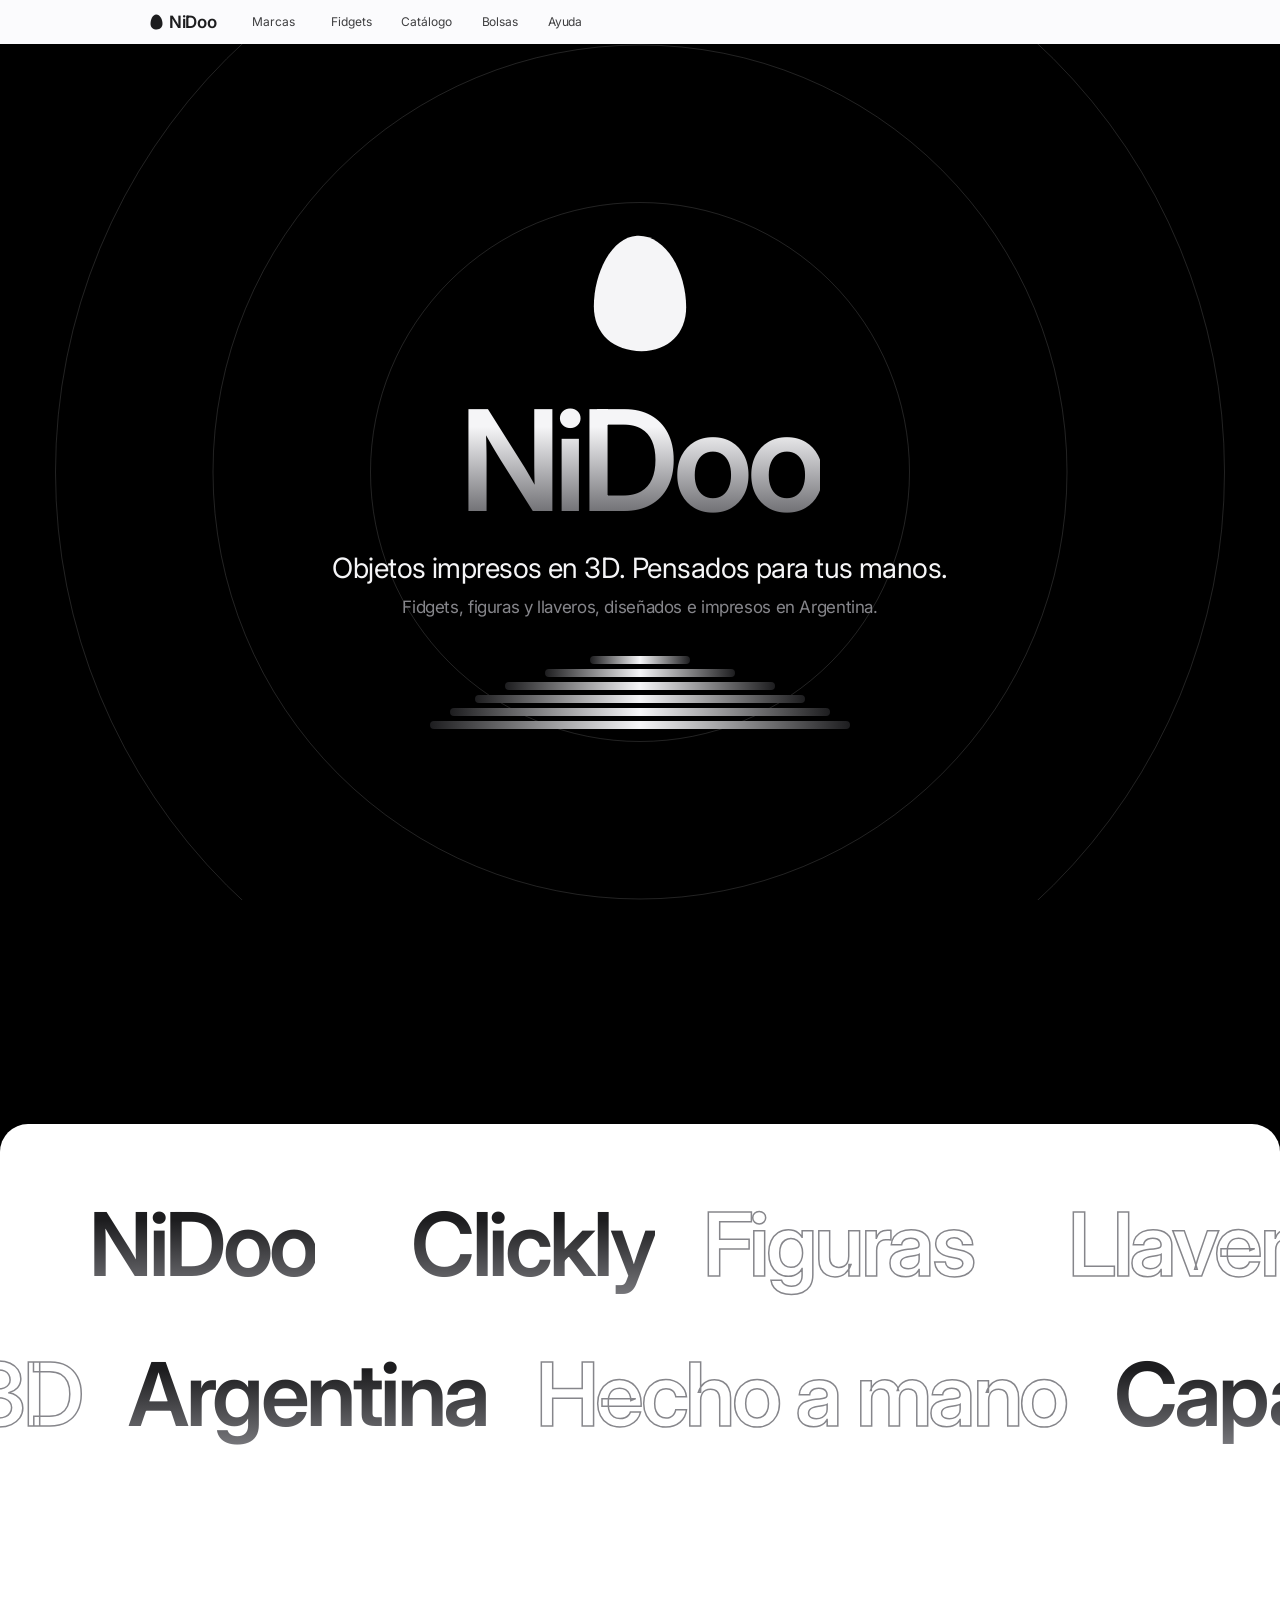
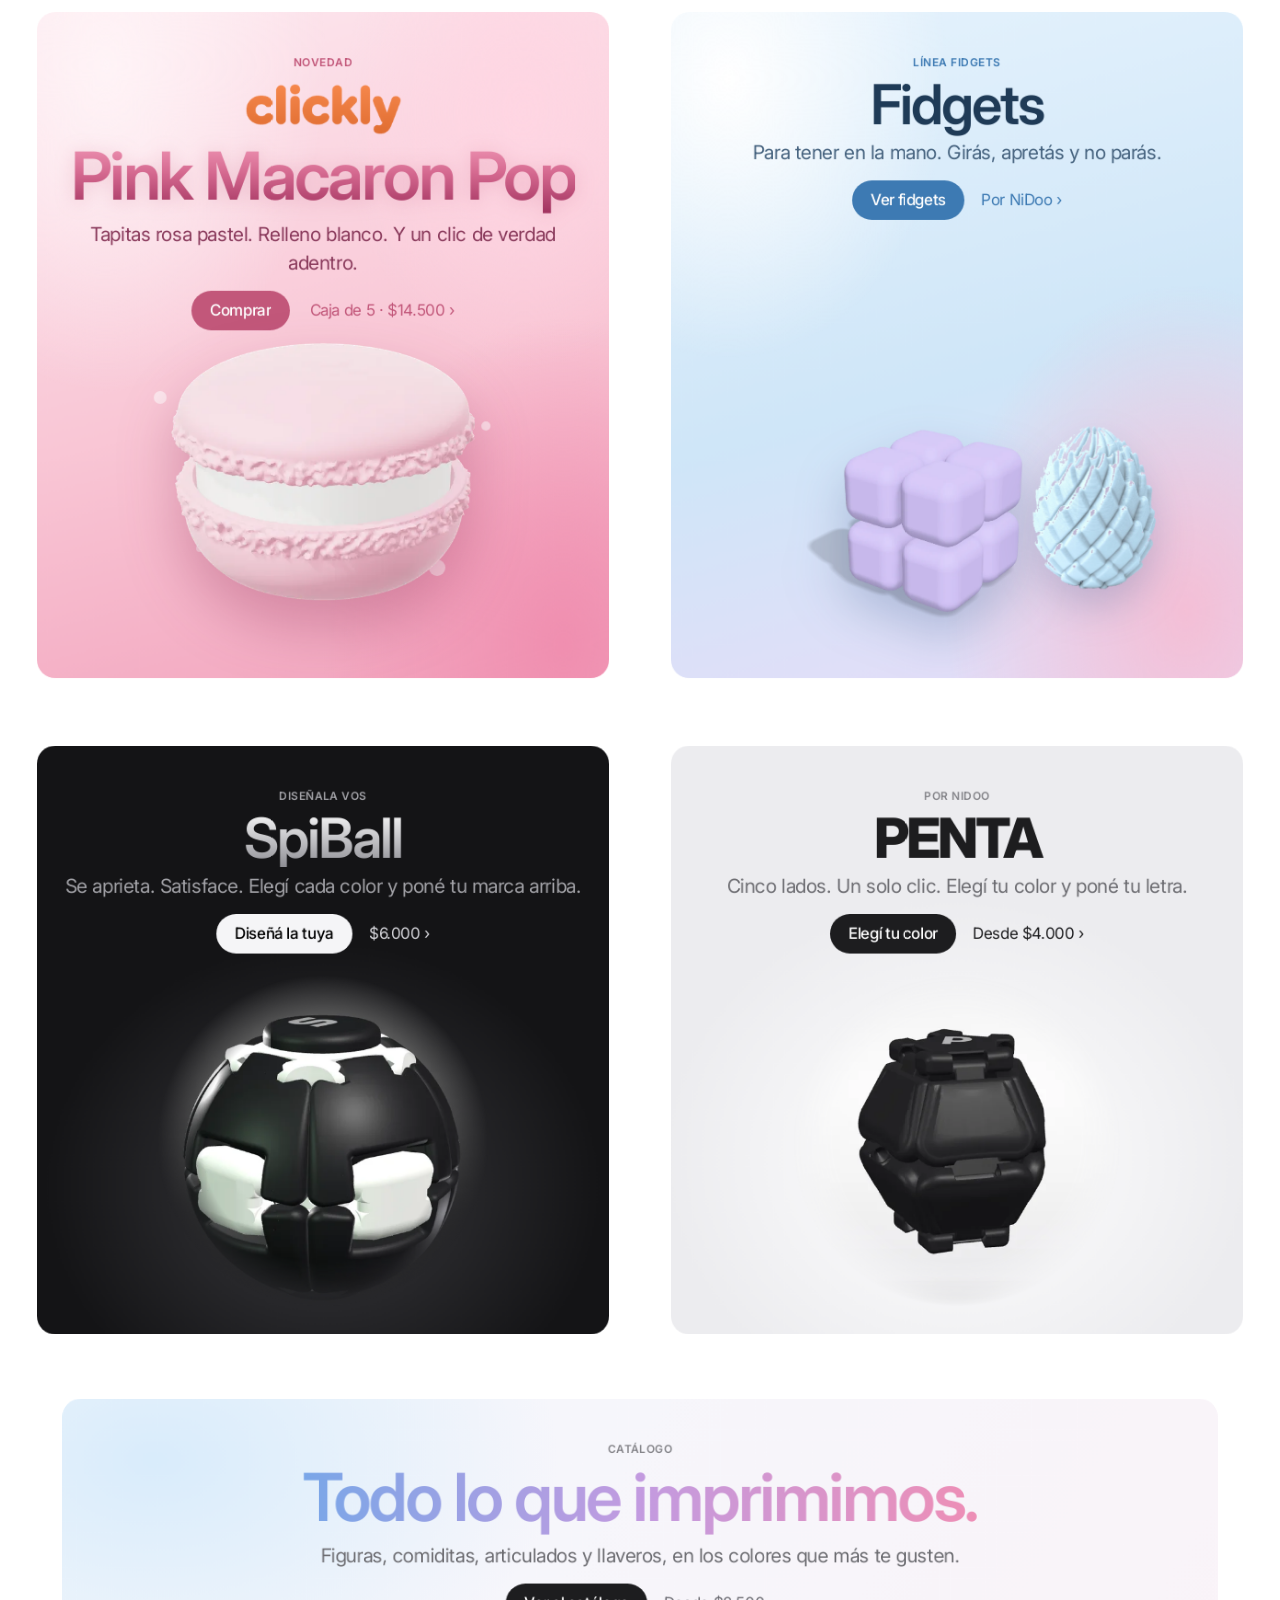
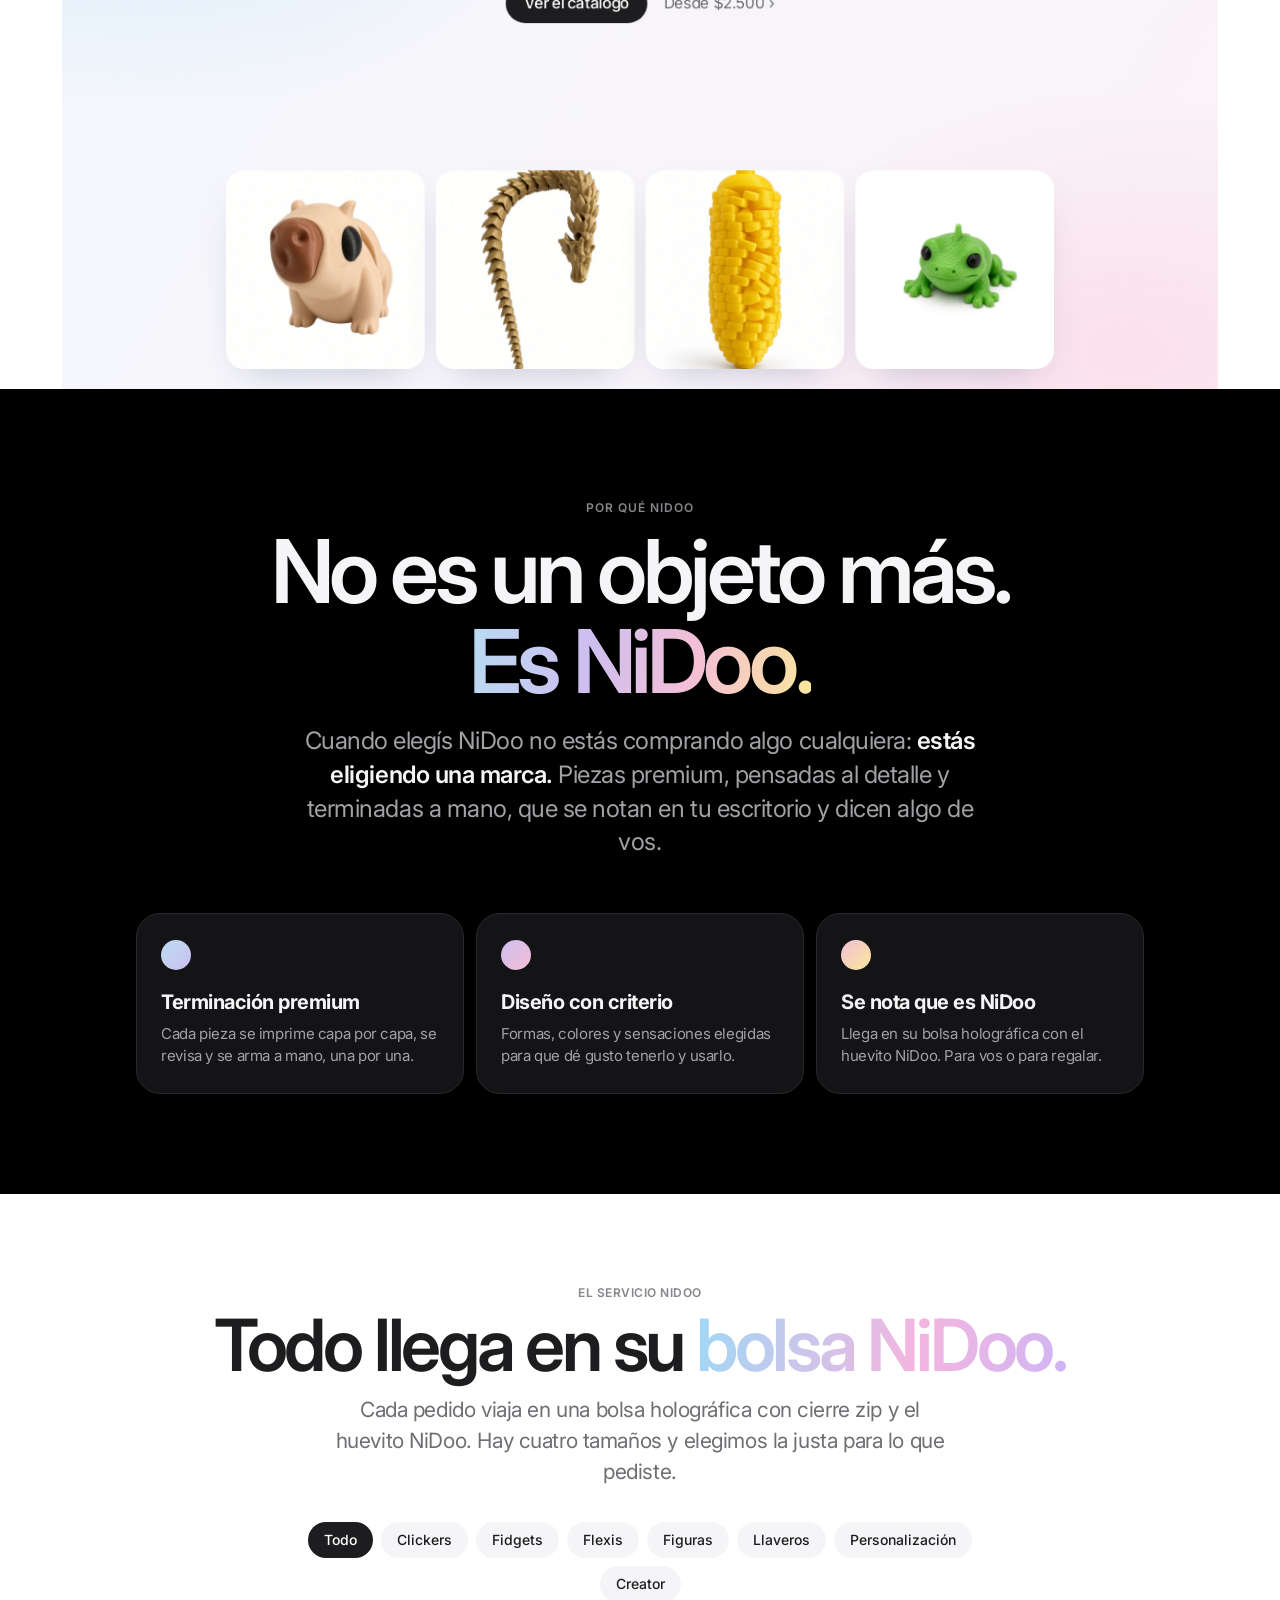
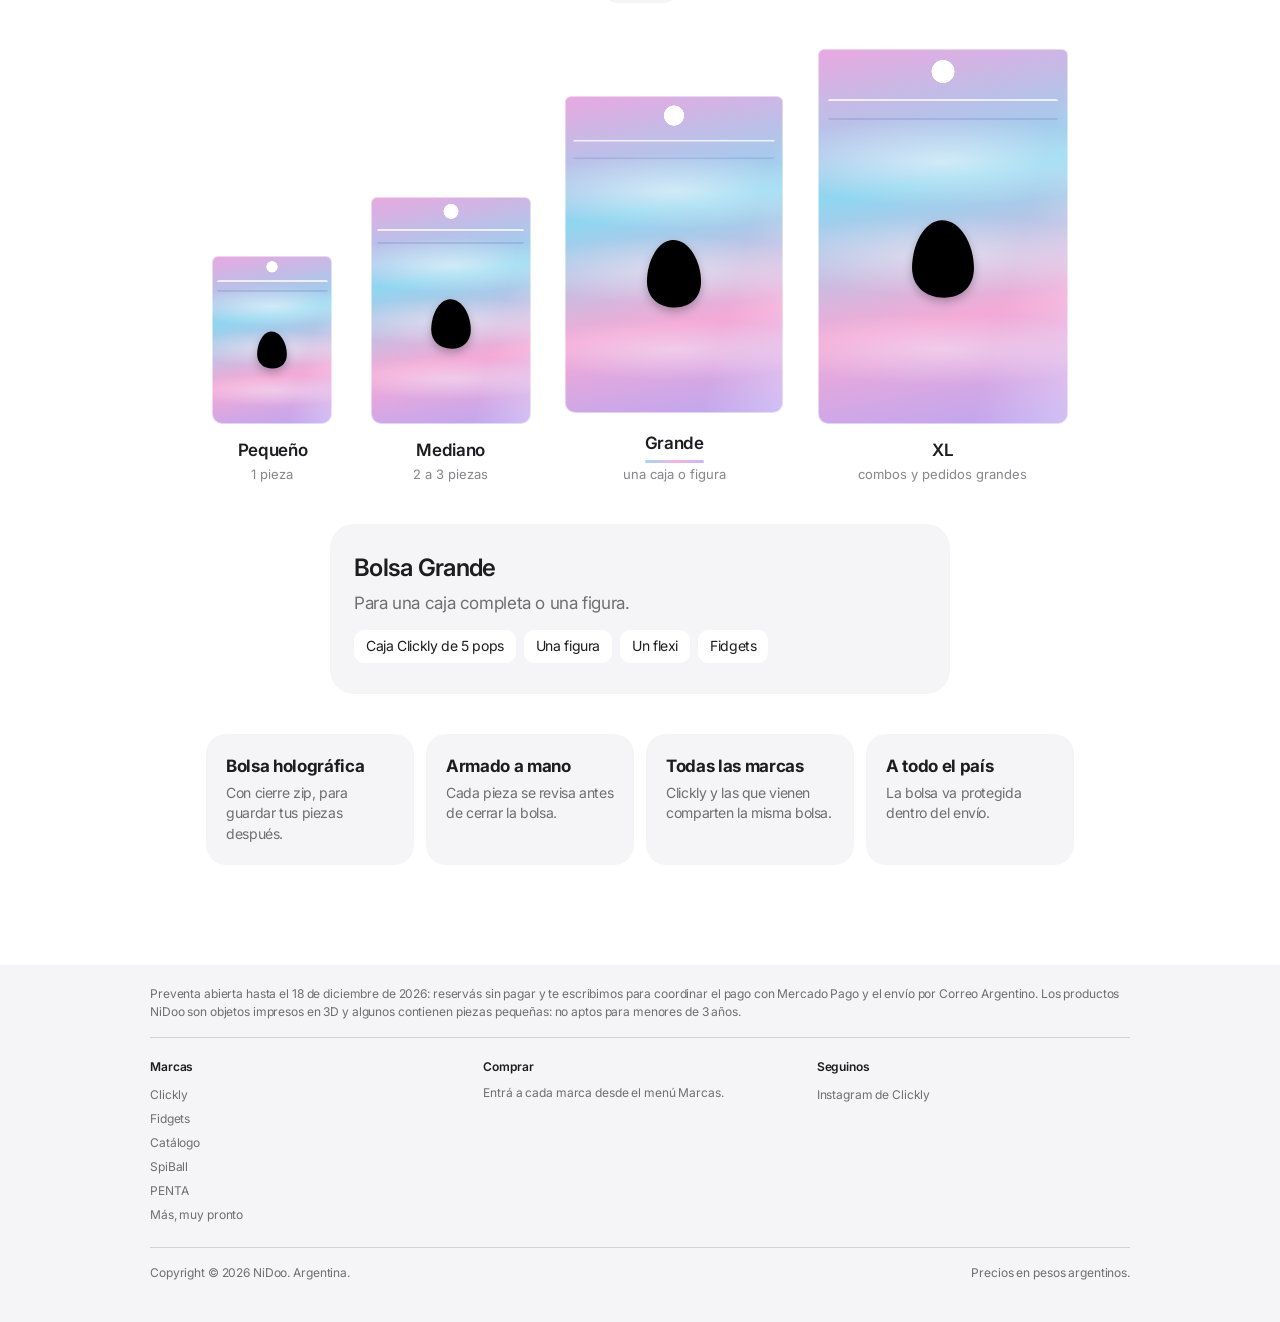
==== index.html @ 0052024e "Inicio: saca la Donut Loop (discontinuada) de la publicidad de Fidgets; ahora Infinity Q y Sensorial" ====
<!doctype html>
<html lang="es-AR">
<head>
<meta charset="utf-8">
<meta name="viewport" content="width=device-width,initial-scale=1,viewport-fit=cover">
<link rel="icon" href="/favicon.svg" type="image/svg+xml">
<link rel="icon" href="/favicon.ico" sizes="32x32">
<link rel="apple-touch-icon" href="/apple-touch-icon.png">
<title>NiDoo</title>
<meta name="claude:viewport-fit-sides" content="cover">
<meta name="description" content="NiDoo: fidgets, figuras y llaveros impresos en 3D en Argentina. Conocé Clickly y sus pops.">
<link rel="preconnect" href="https://fonts.googleapis.com">
<link rel="preconnect" href="https://fonts.gstatic.com" crossorigin>
<link rel="stylesheet" href="https://fonts.googleapis.com/css2?family=Inter:wght@400;500;600;700&display=swap">
<style>
/* Layout: apple.com home. Translucent global nav, full-width promo units stacked (one product each), then a two-column grid of smaller promos, then footer. */
:root{
  --bg:#ffffff; --bg2:#f5f5f7; --fg:#1d1d1f; --fg2:#6e6e73; --fg3:#86868b; --line:#d2d2d7;
  --cta:#0071e3; --ctafg:#ffffff; --link:#0066cc; --nav:rgba(251,251,253,.8); --navfg:#1d1d1f; --sheet:#ffffff;
  --dark:#000000; --darkfg:#f5f5f7; --darkfg2:#86868b; --darklink:#2997ff;
  --sf:-apple-system,BlinkMacSystemFont,"SF Pro Display","SF Pro Text","Helvetica Neue",Inter,"Segoe UI",Roboto,Arial,sans-serif;
  --ease:cubic-bezier(.2,.8,.2,1);
}
@media (prefers-color-scheme:dark){:root:not([data-theme="light"]){--bg:#000000;--bg2:#161617;--fg:#f5f5f7;--fg2:#a1a1a6;--fg3:#86868b;--line:#424245;--link:#2997ff;--nav:rgba(22,22,23,.8);--navfg:#f5f5f7;--sheet:#1d1d1f;--dark:#101012;color-scheme:dark}}
:root[data-theme="dark"]{--bg:#000000;--bg2:#161617;--fg:#f5f5f7;--fg2:#a1a1a6;--fg3:#86868b;--line:#424245;--link:#2997ff;--nav:rgba(22,22,23,.8);--navfg:#f5f5f7;--sheet:#1d1d1f;--dark:#101012;color-scheme:dark}
*{box-sizing:border-box}
body{background:var(--bg);color:var(--fg);font-family:var(--sf);font-size:17px;line-height:1.47;letter-spacing:-.022em;-webkit-font-smoothing:antialiased}
body::before{content:"";position:fixed;inset:0 0 auto;height:env(safe-area-inset-top,0px);z-index:60;background:var(--nav)}
a{color:var(--link);text-decoration:none}
button{font:inherit;color:inherit;background:none;border:0;cursor:pointer}
:focus-visible{outline:2px solid var(--link);outline-offset:2px;border-radius:6px}
h1,h2,h3,p{margin:0}h2,h3{text-wrap:balance}
.wrap{max-width:1024px;margin:0 auto;padding-left:max(22px,env(safe-area-inset-left,0px));padding-right:max(22px,env(safe-area-inset-right,0px))}

/* nav */
.gn{position:sticky;top:env(safe-area-inset-top,0px);z-index:50;background:var(--nav);backdrop-filter:saturate(180%) blur(20px);-webkit-backdrop-filter:saturate(180%) blur(20px)}
.gn .wrap{height:44px;display:flex;align-items:center;gap:30px;font-size:12px;letter-spacing:-.01em}
.gn a,.gn button{color:var(--navfg);opacity:.85;transition:opacity .2s}
.gn a:hover,.gn button:hover{opacity:1}
.logo{display:flex;align-items:center;gap:6px;font-weight:600;font-size:17px!important;letter-spacing:-.02em;opacity:1!important}
.logo svg{width:13px;height:16px}
.sp{flex:1}
.marcas{position:relative}
.menu{position:absolute;left:-20px;top:32px;min-width:180px;background:var(--sheet);border-radius:14px;padding:10px;box-shadow:0 12px 40px rgba(0,0,0,.18);transform-origin:20px 0;transform:scale(.96);opacity:0;visibility:hidden;transition:transform .25s var(--ease),opacity .2s,visibility 0s .25s}
.marcas.open .menu{transform:none;opacity:1;visibility:visible;transition:transform .25s var(--ease),opacity .2s}
.menu .mh{font-size:12px;color:var(--fg3);padding:6px 10px}
.menu a,.menu span{display:block;padding:8px 10px;border-radius:8px;font-size:14px;font-weight:500;color:var(--fg)!important;opacity:1!important}
.menu a:hover{background:var(--bg2)}
.menu span{color:var(--fg3)!important;font-size:12px}

/* ---------- escenas ---------- */
.b{display:inline-flex;align-items:center;min-height:36px;padding:0 20px;border-radius:980px;font-size:17px;letter-spacing:-.02em;background:var(--cta);color:#fff;border:1px solid var(--cta);transition:transform .12s ease-out,background .2s}
.b:hover{background:#0077ed}.b.o{background:transparent;color:#2997ff;border-color:#2997ff}.b.o:hover{background:#2997ff;color:#fff}
.b:active,.b.press{transform:scale(.97)}
.ctas{display:flex;gap:14px;justify-content:center;flex-wrap:wrap;margin-top:20px}
.eyebrow{font-size:14px;font-weight:600;letter-spacing:-.01em}

/* 1 · NiDoo: hero fijo que queda debajo mientras la escena siguiente lo tapa */
.hero{position:relative;height:150vh;background:#000}
.hero .st{position:sticky;top:44px;height:calc(100vh - 44px);display:flex;flex-direction:column;align-items:center;justify-content:center;text-align:center;color:#f5f5f7;overflow:hidden;will-change:transform}
.hero .egg{width:clamp(70px,9vw,100px);aspect-ratio:26/32;color:#f5f5f7;animation:drop 1.1s cubic-bezier(.3,1.4,.5,1) both}
.hero .egg svg{width:100%;height:100%}
@keyframes drop{0%{transform:translateY(-60vh) rotate(-30deg)}60%{transform:translateY(0) scale(1.08,.9)}80%{transform:scale(.97,1.03)}100%{transform:none}}
.hero h1{font-size:clamp(64px,12vw,140px);font-weight:600;letter-spacing:-.045em;line-height:1;margin-top:18px}
.hero h1 span{display:inline-block;animation:up .9s var(--ease) both}
@keyframes up{from{transform:translateY(40%);filter:blur(8px)}to{transform:none;filter:none}}
.hero .sub{font-size:clamp(20px,2.6vw,28px);letter-spacing:-.02em;margin-top:10px;animation:up 1s .35s var(--ease) both}
.hero .sub2{color:#86868b;margin-top:6px;animation:up 1s .5s var(--ease) both}
.hero .ctas{animation:up 1s .65s var(--ease) both}
.hero .ring{position:absolute;left:50%;top:50%;border:1px solid rgba(245,245,247,.14);border-radius:50%;translate:-50% -50%;pointer-events:none}
.plate{display:flex;flex-direction:column-reverse;align-items:center;gap:5px;margin-top:36px}
.plate i{display:block;height:8px;border-radius:4px;background:linear-gradient(90deg,#1d1d1f,#f5f5f7 50%,#1d1d1f);animation:lay .5s var(--ease) both}
@keyframes lay{from{transform:scaleX(0)}to{transform:none}}
.hero .shade{position:absolute;inset:0;background:#000;opacity:0;pointer-events:none}

/* 3 · cinta de marcas */
.strip{position:relative;z-index:3;background:var(--bg);overflow:hidden;padding-block:56px 40px;margin-top:-30vh;border-radius:28px 28px 0 0;box-shadow:0 -30px 60px rgba(0,0,0,.35)}
.strip .row{display:flex;gap:48px;white-space:nowrap;font-size:clamp(40px,7vw,88px);font-weight:600;letter-spacing:-.04em;will-change:transform}
.strip .row span{color:var(--fg)}.strip .row{padding-bottom:.08em}.strip .row span.dim{color:transparent;-webkit-text-stroke:1.5px var(--fg3)}
.strip .row.r2{margin-top:8px}
.strip .row .egg{display:inline-block;width:.5em;aspect-ratio:26/32;vertical-align:baseline;color:var(--fg)}
.strip .row .egg svg{width:100%;height:100%}

/* 4 · grilla con aparición y tilt */
.grid{position:relative;z-index:3;background:var(--bg);display:grid;grid-template-columns:repeat(2,minmax(0,1fr));gap:12px;padding:12px}
@media (max-width:734px){.grid{grid-template-columns:1fr}}
.tile{position:relative;overflow:hidden;text-align:center;background:var(--bg2);color:var(--fg);padding:46px 24px;min-height:clamp(400px,42vw,520px);display:flex;flex-direction:column;align-items:center;border-radius:20px;transform-style:preserve-3d;will-change:transform;transition:box-shadow .3s}
.tile:hover{box-shadow:0 30px 60px -20px rgba(0,0,0,.25)}
.tile.dark{background:#000;color:#f5f5f7}
.tile h3{font-size:clamp(32px,4vw,44px);line-height:1.08;letter-spacing:-.035em;font-weight:600;margin-top:4px}
.tile .sub{font-size:clamp(17px,2vw,21px);letter-spacing:-.02em;margin-top:6px;color:var(--fg2)}
.tile.dark .sub{color:#a1a1a6}
.tile .eyebrow{font-size:12px;text-transform:uppercase;letter-spacing:.04em;color:var(--fg3)}
.tile .eggs{position:relative;flex:1;width:100%;min-height:180px}
.tile .eggs svg{position:absolute;left:50%;bottom:10%;width:80px;height:100px;translate:-50% 0;color:var(--fg);opacity:.14;animation:bob 3.2s ease-in-out infinite}
.tile.dark .eggs svg{color:#f5f5f7;opacity:.2}
.tile .eggs svg:nth-child(2){left:30%;width:46px;height:58px;animation-delay:-.8s;opacity:.08}
.tile .eggs svg:nth-child(3){left:70%;width:56px;height:70px;animation-delay:-1.6s;opacity:.1}
@keyframes bob{0%,100%{transform:translateY(0) rotate(-3deg)}50%{transform:translateY(-14px) rotate(3deg)}}
.tile .big{margin-top:auto;font-size:clamp(90px,12vw,150px);font-weight:700;letter-spacing:-.05em;line-height:1;background:linear-gradient(180deg,#f5f5f7,#4a4a4f);-webkit-background-clip:text;background-clip:text;color:transparent}
.tile .big small{display:block;font-size:17px;letter-spacing:-.01em;-webkit-text-fill-color:#86868b;font-weight:400;margin-top:8px}
.tile .tag{display:inline-block;margin-top:auto;font-size:12px;font-weight:600;padding:5px 12px;border-radius:980px;background:var(--fg);color:var(--bg)}
.tile .steps{margin-top:auto;display:flex;gap:10px;justify-content:center;flex-wrap:wrap}
.tile .steps span{font-size:14px;padding:8px 14px;border-radius:12px;background:var(--bg);color:var(--fg);animation:float 4s ease-in-out infinite}
.tile .steps span:nth-child(2){animation-delay:-1.3s}.tile .steps span:nth-child(3){animation-delay:-2.6s}
@keyframes float{0%,100%{transform:translateY(0)}50%{transform:translateY(-8px)}}
.foot{position:relative;z-index:3}

@media (prefers-reduced-motion:reduce){
  .hero{height:auto}.hero .st{position:relative;top:0;height:auto;padding-block:80px}
  
  *{animation:none!important}
}
/* degradado de los títulos importantes */
.g-d,.g-l,.g-b{-webkit-background-clip:text;background-clip:text;-webkit-text-fill-color:transparent;color:transparent;padding-bottom:.06em}
.g-d{background-image:linear-gradient(180deg,#f5f5f7 25%,#4a4a4f 100%)}
.g-b{background-image:linear-gradient(180deg,#ffffff 30%,#6f8fd6 100%)}
.g-l{background-image:linear-gradient(180deg,#1d1d1f 30%,#8e8e93 100%)}
@media (prefers-color-scheme:dark){:root:not([data-theme="light"]) .strip .g-l,:root:not([data-theme="light"]) .tile:not(.dark) .g-l{background-image:linear-gradient(180deg,#f5f5f7 25%,#4a4a4f 100%)}}
:root[data-theme="dark"] .strip .g-l,:root[data-theme="dark"] .tile:not(.dark) .g-l{background-image:linear-gradient(180deg,#f5f5f7 25%,#4a4a4f 100%)}
/* footer */
footer{background:var(--bg2);color:var(--fg2);font-size:12px;padding-block:20px 40px;letter-spacing:-.01em}
footer .note{padding-bottom:16px;border-bottom:1px solid var(--line);line-height:1.5}
footer .cols{display:grid;grid-template-columns:repeat(auto-fit,minmax(min(100%,160px),1fr));gap:20px;padding-block:20px;border-bottom:1px solid var(--line)}
footer h4{margin:0 0 8px;font-size:12px;color:var(--fg);font-weight:600}
footer a{color:var(--fg2);display:block;line-height:2}
footer a:hover{text-decoration:underline}
footer .legal{margin-top:16px;display:flex;justify-content:space-between;gap:12px;flex-wrap:wrap}
@media (prefers-reduced-motion:reduce){*{transition:none!important}.art img,.art2 img{transform:none!important}}
@media (prefers-reduced-transparency:reduce){.gn{background:var(--bg);backdrop-filter:none}}
.tile.nov{grid-column:1/-1;min-height:clamp(560px,58vw,720px);color:#5a2440;text-decoration:none;background:radial-gradient(55% 70% at 12% 8%,#fff4f7 0%,transparent 70%),radial-gradient(60% 70% at 92% 95%,#f08fb0 0%,transparent 70%),radial-gradient(45% 55% at 85% 15%,#ffd6e3 0%,transparent 70%),linear-gradient(165deg,#fde8ef 0%,#f9c6d5 55%,#f2a3bd 100%)}
.tile.nov .eyebrow{color:#c2577a;font-weight:600}
.tile.nov .clogo{width:clamp(120px,14vw,170px);aspect-ratio:480/156;margin:14px auto 2px;background:linear-gradient(180deg,#f6884c,#e06d32);-webkit-mask:var(--clk) center/contain no-repeat;mask:var(--clk) center/contain no-repeat;filter:drop-shadow(0 2px 6px rgba(194,87,122,.35))}
.tile.nov h3{font-size:clamp(40px,6vw,72px);background-image:linear-gradient(180deg,#f29ab8 0%,#d4688f 45%,#9e2f5c 100%);-webkit-background-clip:text;background-clip:text;-webkit-text-fill-color:transparent;color:transparent;filter:drop-shadow(0 2px 10px rgba(194,87,122,.25));padding-bottom:.06em}
.tile.nov .sub{color:#8a3a5c}
.tile.nov .cta{display:flex;gap:22px;justify-content:center;align-items:center;margin-top:14px;font-size:17px}
.tile.nov .cta b{background:#c2577a;color:#fff;padding:9px 20px;border-radius:980px;font-weight:500}
.tile.nov .cta span{color:#c2577a}
.tile.nov .mac{position:relative;flex:1;width:100%;min-height:clamp(240px,26vw,340px)}
.tile.nov .mac img{position:absolute;left:50%;bottom:4%;width:clamp(220px,26vw,330px);translate:-50% 0;animation:macf 5s ease-in-out infinite;filter:drop-shadow(0 30px 30px rgba(140,40,80,.3))}
.tile.nov .mac i{position:absolute;border-radius:50%;background:#fff;opacity:.55;animation:bob 4s ease-in-out infinite}
@keyframes macf{0%,100%{transform:translateY(0) rotate(-4deg)}50%{transform:translateY(-22px) rotate(4deg)}}
@media (prefers-reduced-motion:reduce){.tile.nov .mac img,.tile.nov .mac i{animation:none}}

/* figuras y llaveros: foto de producto limpia */
.tile .shot{position:relative;flex:1;width:100%;min-height:240px;margin-top:30px;margin-bottom:6px}
.tile .shot img{position:absolute;left:50%;bottom:0;height:100%;max-height:360px;width:auto;translate:-50% 0;object-fit:contain;transition:transform .6s var(--ease)}
.tile:hover .shot img{transform:translateY(-6px) scale(1.02)}
/* 5 · bolsas NiDoo */
.bags{position:relative;z-index:3;background:var(--bg);padding:90px 0 100px;text-align:center;overflow:hidden}
.bags .eyebrow{font-size:12px;text-transform:uppercase;letter-spacing:.04em;color:var(--fg3)}
.bags h2{font-size:clamp(40px,6vw,72px);font-weight:600;letter-spacing:-.045em;line-height:1.05;margin-top:6px}
.bags h2 .holo{background:linear-gradient(100deg,#9fd8f6,#f3b5e0 30%,#c9b6f7 55%,#8fe3e8 80%,#f6c1dc);background-size:200% 100%;-webkit-background-clip:text;background-clip:text;-webkit-text-fill-color:transparent;color:transparent;animation:holo 6s linear infinite}
.bags .lead{font-size:clamp(17px,2vw,21px);color:var(--fg2);max-width:620px;margin:12px auto 0;letter-spacing:-.02em}
.bchips{display:flex;flex-wrap:wrap;gap:8px;justify-content:center;margin:34px auto 0;max-width:760px;padding:0 16px}
.bchips button{font-size:14px;font-weight:500;padding:8px 16px;border-radius:980px;background:var(--bg2);color:var(--fg);transition:background .2s,color .2s,transform .15s}
.bchips button:active{transform:scale(.96)}
.bchips button[aria-pressed="true"]{background:var(--fg);color:var(--bg)}
.brow{display:flex;align-items:flex-end;justify-content:center;gap:clamp(10px,3vw,40px);margin:46px auto 0;padding:0 16px;max-width:1000px}
.bag{--w:150px;--h:200px;position:relative;display:flex;flex-direction:column;align-items:center;gap:14px;cursor:pointer;transition:opacity .35s,filter .35s,transform .35s var(--ease);background:none;border:0;padding:0;color:var(--fg)}
.bag .sh{position:relative;width:var(--w);height:var(--h);border-radius:6px 6px 10px 10px;
 background:
  radial-gradient(120% 20% at 50% 30%,rgba(255,255,255,.55),transparent 60%),
  radial-gradient(120% 18% at 50% 55%,rgba(255,255,255,.45),transparent 60%),
  radial-gradient(120% 16% at 50% 80%,rgba(255,255,255,.4),transparent 60%),
  linear-gradient(170deg,#e9a8e0 0%,#8fd6f0 14%,#f4a9d6 27%,#b8a6f2 39%,#6fd3e3 52%,#f0b3e2 64%,#9dc4f7 77%,#f7a8cf 90%,#8ee3ea 100%);
 background-size:100% 100%,100% 100%,100% 100%,260% 260%;
 animation:holo2 7s ease-in-out infinite;
 -webkit-mask:radial-gradient(circle at 50% calc(var(--w)*.09),transparent calc(var(--w)*.045),#000 calc(var(--w)*.045 + .5px));mask:radial-gradient(circle at 50% calc(var(--w)*.09),transparent calc(var(--w)*.045),#000 calc(var(--w)*.045 + .5px));
 box-shadow:inset 0 0 0 1px rgba(255,255,255,.5);filter:drop-shadow(0 18px 22px rgba(120,90,160,.22))}
.bag .sh::before{content:"";position:absolute;left:4%;right:4%;top:calc(var(--w)*.2);height:calc(var(--w)*.07);border-top:2px solid rgba(255,255,255,.75);border-bottom:2px solid rgba(110,120,180,.25);border-radius:2px}
.bag .sh::after{content:"";position:absolute;inset:0;border-radius:inherit;background:linear-gradient(105deg,transparent 35%,rgba(255,255,255,.65) 48%,transparent 60%);background-size:250% 100%;animation:sheen 4.5s ease-in-out infinite;mix-blend-mode:soft-light}
.bag .sh svg{position:absolute;left:50%;top:56%;width:calc(var(--w)*.27);height:calc(var(--w)*.33);translate:-50% -50%;color:#000;filter:drop-shadow(0 4px 4px rgba(0,0,0,.25))}
.bag b{font-size:17px;font-weight:600;letter-spacing:-.02em}
.bag small{font-size:13px;color:var(--fg3);margin-top:-12px}
.bag.s{--w:clamp(44px,13vw,120px);--h:calc(var(--w)*1.4)}
.bag.m{--w:clamp(58px,17vw,160px);--h:calc(var(--w)*1.42)}
.bag.l{--w:clamp(76px,22vw,210px);--h:calc(var(--w)*1.45)}
.bag.xl{--w:clamp(92px,26vw,250px);--h:calc(var(--w)*1.5)}
.bag:hover .sh{transform:translateY(-6px) rotate(-1.5deg)}.bag .sh{transition:transform .35s var(--ease)}
.bag.off{opacity:.25;filter:grayscale(.7)}
.bag.sel .sh{transform:translateY(-10px) scale(1.04)}
.bag.sel b::after{content:"";display:block;height:3px;border-radius:2px;margin-top:4px;background:linear-gradient(90deg,#9fd8f6,#f3b5e0,#c9b6f7)}
.binfo{max-width:620px;margin:40px auto 0;padding:26px 24px;border-radius:24px;background:var(--bg2);text-align:left;min-height:170px}
.binfo h3{font-size:24px;font-weight:600;letter-spacing:-.03em}
.binfo p{color:var(--fg2);margin-top:6px}
.binfo ul{list-style:none;margin:14px 0 0;padding:0;display:flex;flex-wrap:wrap;gap:8px}
.binfo li{font-size:14px;padding:6px 12px;border-radius:10px;background:var(--bg);color:var(--fg)}
.bincl{display:grid;grid-template-columns:repeat(auto-fit,minmax(min(100%,180px),1fr));gap:12px;max-width:900px;margin:40px auto 0;padding:0 16px;text-align:left}
.bincl div{padding:20px;border-radius:20px;background:var(--bg2)}
.bincl b{display:block;font-size:17px;letter-spacing:-.02em}
.bincl span{display:block;font-size:14px;color:var(--fg2);margin-top:4px}
@keyframes holo{to{background-position:200% 0}}
@keyframes holo2{0%,100%{background-position:0 0,0 0,0 0,0% 50%}50%{background-position:0 0,0 0,0 0,100% 50%}}
@keyframes sheen{0%{background-position:150% 0}60%,100%{background-position:-60% 0}}
@media (max-width:600px){.brow{gap:8px;padding:0 10px}.bag b{font-size:13px}.bag small{display:none}}
@media (prefers-reduced-motion:reduce){.bag .sh,.bag .sh::after,.bags h2 .holo{animation:none}}

/* premium: NiDoo es una marca */
.prem{position:relative;z-index:3;background:#000;color:#f5f5f7;text-align:center;padding:110px 0 100px;overflow:hidden}
.prem .wrap{max-width:1040px;margin:0 auto;padding-left:max(16px,env(safe-area-inset-left,0px));padding-right:max(16px,env(safe-area-inset-right,0px))}
.prem .pe{font-size:12px;text-transform:uppercase;letter-spacing:.08em;color:#86868b;font-weight:600}
.prem h2{font-size:clamp(42px,7vw,88px);font-weight:600;letter-spacing:-.05em;line-height:1.02;margin:10px 0 0;text-wrap:balance}
.prem h2 span{background:linear-gradient(100deg,#b9dcf2,#cdbff0 35%,#f4bfd6 65%,#f9e79a);-webkit-background-clip:text;background-clip:text;-webkit-text-fill-color:transparent;color:transparent}
.prem .pl{font-size:clamp(18px,2.2vw,24px);color:#a1a1a6;max-width:680px;margin:18px auto 0;letter-spacing:-.02em;line-height:1.4}
.prem .pl b{color:#f5f5f7;font-weight:600}
.prem .pg{display:grid;grid-template-columns:repeat(3,minmax(0,1fr));gap:12px;margin-top:54px;text-align:left}
@media (max-width:734px){.prem .pg{grid-template-columns:1fr}.prem{padding:80px 0 70px}}
.prem .pc{background:#141416;border:1px solid #2a2a2e;border-radius:24px;padding:26px 24px}
.prem .pc b{display:block;font-size:20px;letter-spacing:-.025em;color:#f5f5f7}
.prem .pc span{display:block;font-size:15px;color:#a1a1a6;margin-top:6px;line-height:1.45}
.prem .pc i{display:block;width:30px;height:30px;border-radius:50%;margin-bottom:18px}

/* Publicidades de las marcas: Clickly y Fidgets, SpiBall y PENTA, Catálogo grande */
.grid .tile.nov{grid-column:auto;min-height:clamp(480px,50vw,640px)}
.tile.ad{text-decoration:none;min-height:clamp(480px,50vw,640px)}
.tile.ad:hover{text-decoration:none}
.tile.ad .eyebrow{font-weight:600}
.tile.ad h3{font-size:clamp(36px,5vw,60px)}
.tile.ad .cta{display:flex;gap:18px;justify-content:center;align-items:center;flex-wrap:wrap;margin-top:14px;font-size:17px;position:relative;z-index:2}
.tile.ad .cta b{padding:9px 20px;border-radius:980px;font-weight:500}
.tile.ad .art{position:relative;flex:1;width:100%;min-height:clamp(220px,24vw,320px)}
.tile.ad .art img{position:absolute;left:50%;bottom:2%;translate:-50% 0;width:clamp(200px,24vw,300px)}
.tile.fid{color:#1f3b57;background:radial-gradient(60% 70% at 90% 90%,#f4bfd6 0%,transparent 70%),radial-gradient(55% 60% at 10% 10%,#ffffff 0%,transparent 70%),linear-gradient(165deg,#e6f3fd 0%,#cfe6f8 55%,#e7dcf8 100%)}
.tile.fid .eyebrow,.tile.fid .cta span{color:#3d7ab3}.tile.fid .sub{color:#46637f}.tile.fid .cta b{background:#3d7ab3;color:#fff}
.tile.fid .art .a1{width:clamp(180px,20vw,260px);left:42%;animation:macf 5s ease-in-out infinite;filter:drop-shadow(0 26px 26px rgba(60,90,140,.28))}
.tile.fid .art .a2{width:clamp(100px,11vw,150px);left:76%;bottom:10%;animation:macf 6s -2s ease-in-out infinite;filter:drop-shadow(0 20px 20px rgba(60,90,140,.25))}
.tile.spb{background:radial-gradient(70% 60% at 50% 75%,#3a3a3e 0%,#141416 70%);color:#f5f5f7}
.tile.spb .eyebrow{color:#a1a1a6}.tile.spb .sub{color:#a1a1a6}.tile.spb .cta b{background:#f5f5f7;color:#000}.tile.spb .cta span{color:#d6d6db}
.tile.spb h3{background:linear-gradient(180deg,#ffffff,#8e8e94);-webkit-background-clip:text;background-clip:text;color:transparent}
.tile.pnt{background:radial-gradient(70% 60% at 50% 70%,#ffffff 0%,#ececef 75%);color:#1d1d1f}
.tile.pnt h3{font-weight:800;letter-spacing:-.05em}.tile.pnt .cta b{background:#1d1d1f;color:#fff}.tile.pnt .cta span{color:#1d1d1f}
.tile.ad .art img.blend{-webkit-mask-image:radial-gradient(circle at 50% 50%,#000 52%,transparent 71%);mask-image:radial-gradient(circle at 50% 50%,#000 52%,transparent 71%);width:clamp(240px,28vw,360px);bottom:-4%}
.tile.cat{grid-column:1/-1;min-height:clamp(520px,52vw,680px);background:radial-gradient(50% 60% at 8% 10%,#d9ecfb 0%,transparent 70%),radial-gradient(50% 60% at 92% 90%,#fbe0ec 0%,transparent 70%),linear-gradient(120deg,#f4f8fd,#fbf3f8);color:#1d1d1f}
.tile.cat h3{font-size:clamp(40px,6vw,72px);background:linear-gradient(90deg,#7aa7e8,#c39be0 50%,#ee8fb6);-webkit-background-clip:text;background-clip:text;color:transparent;padding-bottom:.06em}
.tile.cat .cta b{background:#1d1d1f;color:#fff}.tile.cat .cta span{color:#6b6b72}
.tile.cat .row4{margin-top:auto;padding-top:30px;display:grid;grid-template-columns:repeat(4,minmax(0,1fr));gap:12px;width:100%;max-width:900px}
.tile.cat .row4 img{width:100%;aspect-ratio:1;object-fit:cover;border-radius:20px;background:#fff;box-shadow:0 18px 40px -22px rgba(60,70,120,.35)}
@media (max-width:734px){
  .grid{grid-template-columns:repeat(2,minmax(0,1fr))!important;gap:8px;padding:8px}
  .grid .tile.nov,.tile.ad{min-height:380px;padding:26px 12px 14px;border-radius:18px}
  .grid .tile.nov h3,.tile.ad h3{font-size:26px}
  .grid .tile.nov .clogo{width:90px}
  .grid .tile .sub{font-size:14px}
  .grid .tile .eyebrow{font-size:10px}
  .grid .tile.nov .cta,.tile.ad .cta{flex-direction:column;gap:6px;font-size:13px;margin-top:10px}
  .grid .tile.nov .cta b,.tile.ad .cta b{padding:7px 14px}
  .grid .tile.nov .mac{min-height:140px}.grid .tile.nov .mac img{width:130px}
  .tile.ad .art{min-height:140px}.tile.ad .art img.blend{width:160px}
  .tile.fid .art .a1{width:120px}.tile.fid .art .a2{width:64px}
  .tile.cat{min-height:0;padding:30px 16px 18px}.tile.cat h3{font-size:32px}
  .tile.cat .row4{gap:6px;padding-top:20px}.tile.cat .row4 img{border-radius:12px}
}
</style>

<style>html{color-scheme:light dark}body{margin:0}img{max-width:100%}[hidden]{display:none!important}</style>
</head>
<body>
<svg width="0" height="0" style="position:absolute" aria-hidden="true"><defs>
<symbol id="egg" viewBox="0 0 26 32"><path fill="currentColor" d="M12.2 1C5.6 1.4 1 10.6 1 19.4 1 26.6 6.2 31 13.4 31 20.5 31 25 26.3 25 19.6 25 10.1 19.5.6 12.2 1Z"/></symbol>
</defs></svg>

<nav class="gn" aria-label="NiDoo">
  <div class="wrap">
    <a class="logo" href="./" aria-label="NiDoo, inicio"><svg aria-hidden="true"><use href="#egg"/></svg>NiDoo</a>
    <div class="marcas" id="marcas">
      <button id="marcasBtn" aria-expanded="false" aria-haspopup="true">Marcas</button>
      <div class="menu" role="menu">
                <a href="clickly/" role="menuitem">Clickly</a>
        <a href="spiball/" role="menuitem">SpiBall</a>
        <a href="penta/" role="menuitem">PENTA</a>
        <a href="fidgets/" role="menuitem">Fidgets</a>
        <span>Más marcas, muy pronto</span>
      </div>
    </div>
    <a href="fidgets/">Fidgets</a>
    <a href="catalogo/">Catálogo</a>
    <a href="#bolsas">Bolsas</a>
    <a href="#ayuda">Ayuda</a>
    <span class="sp"></span>
  </div>
</nav>

<main>
  <!-- 1 · NiDoo -->
  <section class="hero" id="hero">
    <div class="st" id="heroSt">
      <div class="ring" style="width:60vmin;height:60vmin"></div><div class="ring" style="width:95vmin;height:95vmin"></div><div class="ring" style="width:130vmin;height:130vmin"></div>
      <div class="egg" aria-hidden="true"><svg><use href="#egg"/></svg></div>
      <h1><span class="g-d">NiDoo</span></h1>
      <p class="sub">Objetos impresos en 3D. Pensados para tus manos.</p>
      <p class="sub2">Fidgets, figuras y llaveros, diseñados e impresos en Argentina.</p>
      
      <div class="plate" aria-hidden="true"><i style="width:min(52vw,420px);animation-delay:.9s"></i><i style="width:min(47vw,380px);animation-delay:1s"></i><i style="width:min(41vw,330px);animation-delay:1.1s"></i><i style="width:min(33vw,270px);animation-delay:1.2s"></i><i style="width:min(24vw,190px);animation-delay:1.3s"></i><i style="width:min(13vw,100px);animation-delay:1.4s"></i></div>
      <div class="shade" id="heroShade"></div>
    </div>
  </section>

  <!-- 3 · cinta -->
  <div class="strip" aria-hidden="true">
    <div class="row" id="r1"><span class="g-l">NiDoo</span><span class="egg"><svg><use href="#egg"/></svg></span><span class="g-l">Clickly</span><span class="dim">Figuras</span><span class="egg"><svg><use href="#egg"/></svg></span><span class="dim">Llaveros</span><span class="g-l">NiDoo</span><span class="egg"><svg><use href="#egg"/></svg></span><span class="g-l">Clickly</span><span class="dim">Figuras</span><span class="dim">Llaveros</span></div>
    <div class="row r2" id="r2"><span class="dim">Impreso en 3D</span><span class="g-l">Argentina</span><span class="dim">Hecho a mano</span><span class="g-l">Capa por capa</span><span class="dim">Impreso en 3D</span><span class="g-l">Argentina</span></div>
  </div>

  <!-- 4 · grilla -->
  <div class="grid" id="grid">
    <a class="tile nov" href="clickly/" data-tilt style="--clk:url([data-uri])" aria-label="Novedad: Pink Macaron Pop de Clickly">
      <div class="eyebrow">Novedad</div><div class="clogo" aria-hidden="true"></div><h3>Pink Macaron Pop</h3><p class="sub">Tapitas rosa pastel. Relleno blanco. Y un clic de verdad adentro.</p>
      <div class="cta"><b>Comprar</b><span>Caja de 5 · $14.500 ›</span></div>
      <div class="mac" aria-hidden="true"><i style="left:18%;top:20%;width:14px;height:14px"></i><i style="left:80%;top:30%;width:10px;height:10px;animation-delay:-1s"></i><i style="left:70%;top:75%;width:18px;height:18px;animation-delay:-2s"></i><i style="left:26%;top:70%;width:8px;height:8px;animation-delay:-3s"></i><img src="[data-uri]" alt=""></div>
    </a>
    <a class="tile ad fid" href="fidgets/" data-tilt aria-label="Línea Fidgets">
      <div class="eyebrow">Línea Fidgets</div><h3>Fidgets</h3><p class="sub">Para tener en la mano. Girás, apretás y no parás.</p>
      <div class="cta"><b>Ver fidgets</b><span>Por NiDoo ›</span></div>
      <div class="art"><img src="fidgets/infinity-lavanda.webp" alt="" loading="lazy" class="a1"><img src="fidgets/egg-celeste.webp" alt="" loading="lazy" class="a2"></div>
    </a>
    <a class="tile ad spb" href="spiball/" data-tilt aria-label="SpiBall">
      <div class="eyebrow">Diseñala vos</div><h3>SpiBall</h3><p class="sub">Se aprieta. Satisface. Elegí cada color y poné tu marca arriba.</p>
      <div class="cta"><b>Diseñá la tuya</b><span>$6.000 ›</span></div>
      <div class="art"><img src="media/marca-spiball.webp" alt="" loading="lazy" class="blend"></div>
    </a>
    <a class="tile ad pnt" href="penta/" data-tilt aria-label="PENTA">
      <div class="eyebrow">Por NiDoo</div><h3>PENTA</h3><p class="sub">Cinco lados. Un solo clic. Elegí tu color y poné tu letra.</p>
      <div class="cta"><b>Elegí tu color</b><span>Desde $4.000 ›</span></div>
      <div class="art"><img src="media/marca-penta.webp" alt="" loading="lazy" class="blend"></div>
    </a>
    <a class="tile ad cat" href="catalogo/" data-tilt aria-label="Catálogo NiDoo">
      <div class="eyebrow">Catálogo</div><h3>Todo lo que imprimimos.</h3><p class="sub">Figuras, comiditas, articulados y llaveros, en los colores que más te gusten.</p>
      <div class="cta"><b>Ver el catálogo</b><span>Desde $2.500 ›</span></div>
      <div class="row4"><img src="catalogo/img/capibara.webp" alt="" loading="lazy"><img src="catalogo/img/dragon.webp" alt="" loading="lazy"><img src="catalogo/img/choclo.webp" alt="" loading="lazy"><img src="catalogo/img/rana.webp" alt="" loading="lazy"></div>
    </a>
  </div>

  <!-- 4b · NiDoo es una marca -->
  <section class="prem" aria-labelledby="premT">
    <div class="wrap">
      <div class="pe">Por qué NiDoo</div>
      <h2 id="premT">No es un objeto más.<br><span>Es NiDoo.</span></h2>
      <p class="pl">Cuando elegís NiDoo no estás comprando algo cualquiera: <b>estás eligiendo una marca.</b> Piezas premium, pensadas al detalle y terminadas a mano, que se notan en tu escritorio y dicen algo de vos.</p>
      <div class="pg">
        <div class="pc"><i style="background:linear-gradient(135deg,#b9dcf2,#cdbff0)"></i><b>Terminación premium</b><span>Cada pieza se imprime capa por capa, se revisa y se arma a mano, una por una.</span></div>
        <div class="pc"><i style="background:linear-gradient(135deg,#cdbff0,#f4bfd6)"></i><b>Diseño con criterio</b><span>Formas, colores y sensaciones elegidas para que dé gusto tenerlo y usarlo.</span></div>
        <div class="pc"><i style="background:linear-gradient(135deg,#f4bfd6,#f9e79a)"></i><b>Se nota que es NiDoo</b><span>Llega en su bolsa holográfica con el huevito NiDoo. Para vos o para regalar.</span></div>
      </div>
    </div>
  </section>

  <!-- 5 · bolsas NiDoo -->
  <section class="bags" id="bolsas" aria-labelledby="bolsasT">
    <div class="eyebrow">El servicio NiDoo</div>
    <h2 id="bolsasT">Todo llega en su <span class="holo">bolsa NiDoo.</span></h2>
    <p class="lead">Cada pedido viaja en una bolsa holográfica con cierre zip y el huevito NiDoo. Hay cuatro tamaños y elegimos la justa para lo que pediste.</p>
    <div class="bchips" role="group" aria-label="¿Qué vas a pedir?">
      <button aria-pressed="true" data-c="all">Todo</button><button aria-pressed="false" data-c="clicker">Clickers</button><button aria-pressed="false" data-c="fidget">Fidgets</button><button aria-pressed="false" data-c="flexi">Flexis</button><button aria-pressed="false" data-c="figura">Figuras</button><button aria-pressed="false" data-c="llavero">Llaveros</button><button aria-pressed="false" data-c="perso">Personalización</button><button aria-pressed="false" data-c="creator">Creator</button>
    </div>
    <div class="brow">
      <button class="bag s" data-b="s" data-c="clicker llavero perso"><span class="sh"><svg><use href="#egg"/></svg></span><b>Pequeño</b><small>1 pieza</small></button>
      <button class="bag m" data-b="m" data-c="clicker fidget flexi llavero perso"><span class="sh"><svg><use href="#egg"/></svg></span><b>Mediano</b><small>2 a 3 piezas</small></button>
      <button class="bag l" data-b="l" data-c="clicker fidget flexi figura perso"><span class="sh"><svg><use href="#egg"/></svg></span><b>Grande</b><small>una caja o figura</small></button>
      <button class="bag xl" data-b="xl" data-c="clicker flexi figura perso creator"><span class="sh"><svg><use href="#egg"/></svg></span><b>XL</b><small>combos y pedidos grandes</small></button>
    </div>
    <div class="binfo" id="binfo" aria-live="polite"></div>
    <div class="bincl">
      <div><b>Bolsa holográfica</b><span>Con cierre zip, para guardar tus piezas después.</span></div>
      <div><b>Armado a mano</b><span>Cada pieza se revisa antes de cerrar la bolsa.</span></div>
      <div><b>Todas las marcas</b><span>Clickly y las que vienen comparten la misma bolsa.</span></div>
      <div><b>A todo el país</b><span>La bolsa va protegida dentro del envío.</span></div>
    </div>
  </section>
</main>


<footer id="ayuda" class="foot">
  <div class="wrap">
    <p class="note">Preventa abierta hasta el 18 de diciembre de 2026: reservás sin pagar y te escribimos para coordinar el pago con Mercado Pago y el envío por Correo Argentino. Los productos NiDoo son objetos impresos en 3D y algunos contienen piezas pequeñas: no aptos para menores de 3 años.</p>
    <div class="cols">
      <div><h4>Marcas</h4><span style="display:block;line-height:2">Clickly</span><a href="fidgets/">Fidgets</a><a href="catalogo/">Catálogo</a><a href="spiball/">SpiBall</a><a href="penta/">PENTA</a><span style="display:block;line-height:2">Más, muy pronto</span></div>
      <div><h4>Comprar</h4><span style="display:block;line-height:1.6">Entrá a cada marca desde el menú Marcas.</span></div>
      <div><h4>Seguinos</h4><a href="https://www.instagram.com/clickly_oficial/" target="_blank" rel="noopener">Instagram de Clickly</a></div>
    </div>
    <div class="legal"><span>Copyright © 2026 NiDoo. Argentina.</span><span>Precios en pesos argentinos.</span></div>
  </div>
</footer>

<script>
try{history.scrollRestoration='manual'}catch(e){}
(function(){const go=()=>{const h=location.hash.slice(1),el=h&&document.getElementById(h);if(el)el.scrollIntoView();else scrollTo(0,0)};go();addEventListener('DOMContentLoaded',go);addEventListener('load',()=>setTimeout(go,0))})();
</script>
<script>
const IMG={"base": "[data-uri]", "medialuna": "[data-uri]", "alfajor": "[data-uri]", "mate": "[data-uri]", "heart": "[data-uri]", "pancake": "[data-uri]", "macaron": "[data-uri]"};
document.querySelectorAll('img[data-img]').forEach(i=>i.src=IMG[i.dataset.img]);
const $=s=>document.querySelector(s);
const mk=$('#marcas'),mb=$('#marcasBtn');
const close=()=>{mk.classList.remove('open');mb.setAttribute('aria-expanded','false')};
mb.addEventListener('click',e=>{e.stopPropagation();const o=!mk.classList.contains('open');mk.classList.toggle('open',o);mb.setAttribute('aria-expanded',o)});
document.addEventListener('click',e=>{if(!mk.contains(e.target))close()});
document.addEventListener('keydown',e=>{if(e.key==='Escape')close()});
document.addEventListener('pointerdown',e=>{const b=e.target.closest('.b');if(!b)return;b.classList.add('press');const up=()=>{b.classList.remove('press');removeEventListener('pointerup',up);removeEventListener('pointercancel',up)};addEventListener('pointerup',up);addEventListener('pointercancel',up)});

const RM=matchMedia('(prefers-reduced-motion: reduce)').matches;
const cl=x=>Math.max(0,Math.min(1,x)), ease=x=>x*x*(3-2*x);
const prog=el=>{const r=el.getBoundingClientRect();return cl(-r.top/(r.height-innerHeight))};

/* escenas con scroll */
const hero=$('#hero'),heroSt=$('#heroSt'),shade=$('#heroShade'),r1=$('#r1'),r2=$('#r2');
let tick=false;
function frame(){tick=false;if(RM)return;const vh=innerHeight;
  // hero: se achica y oscurece mientras la cinta lo tapa
  const hp=prog(hero);heroSt.style.transform=`scale(${1-hp*.12}) translateY(${hp*-40}px)`;shade.style.opacity=(hp*.7).toFixed(3);
  // cinta
  const sr=r1.parentElement.getBoundingClientRect();const sp=(vh-sr.top)/(vh+sr.height);r1.style.transform=`translateX(${-sp*40}%)`;r2.style.transform=`translateX(${-30+sp*30}%)`;
  // grilla: cada tarjeta sube y crece al entrar
  document.querySelectorAll('[data-tilt]').forEach(t=>{if(t.matches(':hover'))return;const r=t.getBoundingClientRect();const e=cl((vh-r.top)/(vh*.6));t.style.transform=`translateY(${(1-ease(e))*60}px) scale(${.92+ease(e)*.08})`});
}
addEventListener('scroll',()=>{if(!tick){tick=true;requestAnimationFrame(frame)}},{passive:true});addEventListener('resize',frame);frame();

/* tilt al pasar el mouse */
document.querySelectorAll('[data-tilt]').forEach(t=>{
  t.addEventListener('pointermove',e=>{if(RM||e.pointerType!=='mouse')return;const r=t.getBoundingClientRect(),x=(e.clientX-r.left)/r.width-.5,y=(e.clientY-r.top)/r.height-.5;t.style.transform=`perspective(900px) rotateY(${x*8}deg) rotateX(${-y*8}deg) scale(1.015)`});
  t.addEventListener('pointerleave',()=>{t.style.transform='';frame()})});
</script>


<script>/* visitas anónimas (sin datos personales): un id al azar por navegador; los dispositivos del dueño no cuentan */
(function(){try{if(localStorage.getItem('nidoo.yo')==='1')return;var k='nidoo.vid',id=localStorage.getItem(k),nw=0;if(!id){id=Math.random().toString(36).slice(2,10)+Date.now().toString(36);localStorage.setItem(k,id);nw=1}
var pg=/clickly/.test(location.pathname)?'clickly':'nidoo',sk='nidoo.v.'+pg;if(sessionStorage.getItem(sk))return;sessionStorage.setItem(sk,'1');
var q=new URLSearchParams(location.search),r=q.get('utm_source')||(q.get('fbclid')?'instagram':''),ref='';try{ref=document.referrer?new URL(document.referrer).hostname:''}catch(e){}
if(!r)r=ref===location.hostname?'interno':ref;if(!r&&/Instagram|FBAN|FBAV/.test(navigator.userAgent))r='instagram';
new Image().src='https://script.google.com/macros/s/AKfycbytXWgqCYSoKk4d-IXCPy8l8VOAkVaSji5PFaJ2E286vdpWDoWcHg7TQ9ALT4pyhkw/exec?a=v&id='+id+'&p='+pg+'&r='+encodeURIComponent(r)+'&m='+(/Mobi|Android|iPhone/i.test(navigator.userAgent)?1:0)+'&n='+nw+'&t='+Date.now()}catch(e){}})();
/* bolsas NiDoo */
(function(){
const INFO={
 s:{t:'Bolsa Pequeña',d:'Para una sola pieza chica.',i:['1 pop Clickly','1 llavero','Un detalle personalizado']},
 m:{t:'Bolsa Mediana',d:'Para un par de piezas o un fidget.',i:['2 o 3 pops Clickly','Un fidget','Un flexi chico','Llaveros']},
 l:{t:'Bolsa Grande',d:'Para una caja completa o una figura.',i:['Caja Clickly de 5 pops','Una figura','Un flexi','Fidgets']},
 xl:{t:'Bolsa XL',d:'Para combos, varias cajas y pedidos especiales.',i:['Varias cajas Clickly','Figuras y flexis grandes','Pedidos personalizados','Kits Creator']}};
const CN={all:'',clicker:'Clickers',fidget:'Fidgets',flexi:'Flexis',figura:'Figuras',llavero:'Llaveros',perso:'Personalización',creator:'Creator'};
const bags=[...document.querySelectorAll('.bag')],chips=[...document.querySelectorAll('.bchips button')],box=document.getElementById('binfo');
let cat='all',sel='l';
function show(){
 bags.forEach(b=>{const ok=cat==='all'||b.dataset.c.split(' ').includes(cat);b.classList.toggle('off',!ok);b.classList.toggle('sel',b.dataset.b===sel)});
 const f=INFO[sel];const fits=cat==='all'||document.querySelector('.bag[data-b="'+sel+'"]').dataset.c.split(' ').includes(cat);
 box.innerHTML='<h3>'+f.t+'</h3><p>'+(cat==='all'?f.d:(fits?CN[cat]+': entra en esta bolsa. ':CN[cat]+': para esto usamos otra bolsa. ')+f.d)+'</p><ul>'+f.i.map(x=>'<li>'+x+'</li>').join('')+'</ul>';
}
bags.forEach(b=>b.addEventListener('click',()=>{sel=b.dataset.b;show()}));
chips.forEach(c=>c.addEventListener('click',()=>{cat=c.dataset.c;chips.forEach(x=>x.setAttribute('aria-pressed',x===c));
 if(cat!=='all'){const first=bags.find(b=>b.dataset.c.split(' ').includes(cat));if(first&&!first.dataset.c.split(' ').includes(cat)===false&&!bags.find(b=>b.dataset.b===sel).dataset.c.split(' ').includes(cat))sel=first.dataset.b}show()}));
show();
})();
</script>
</body>
</html>
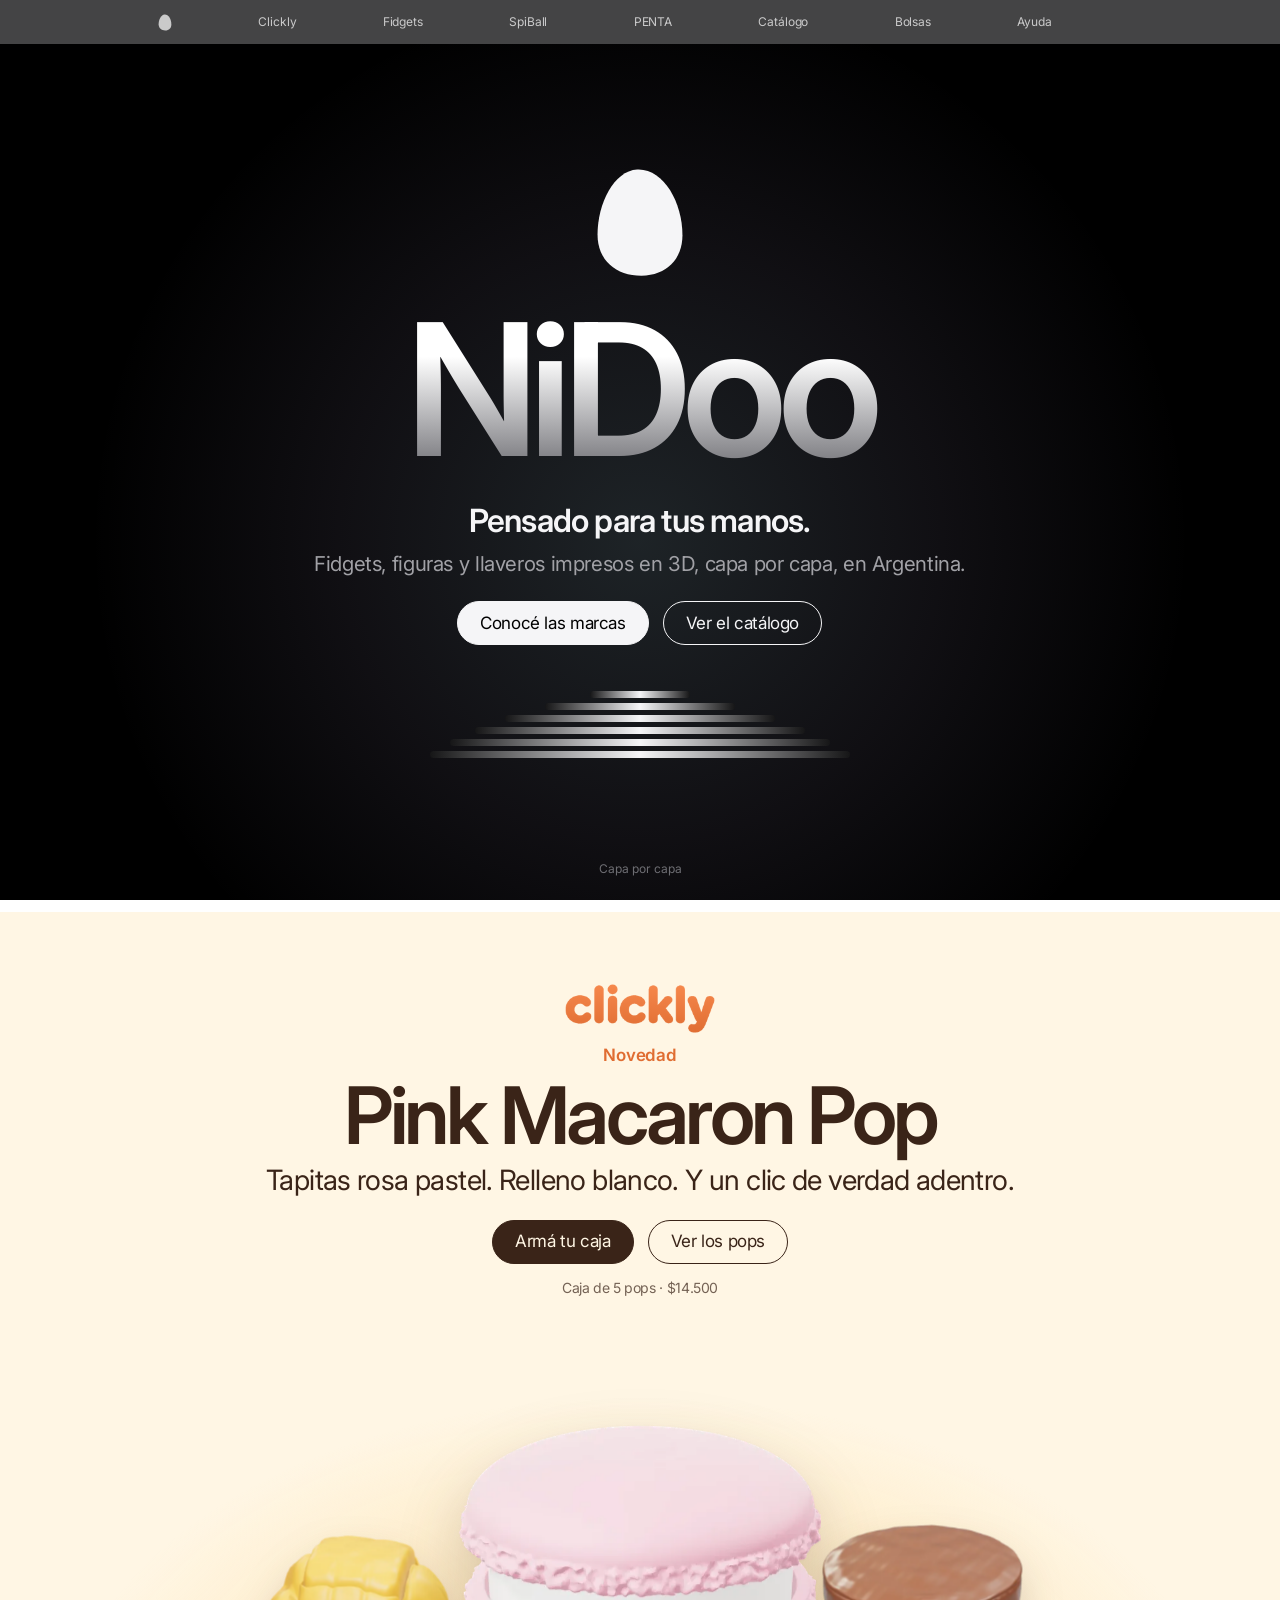
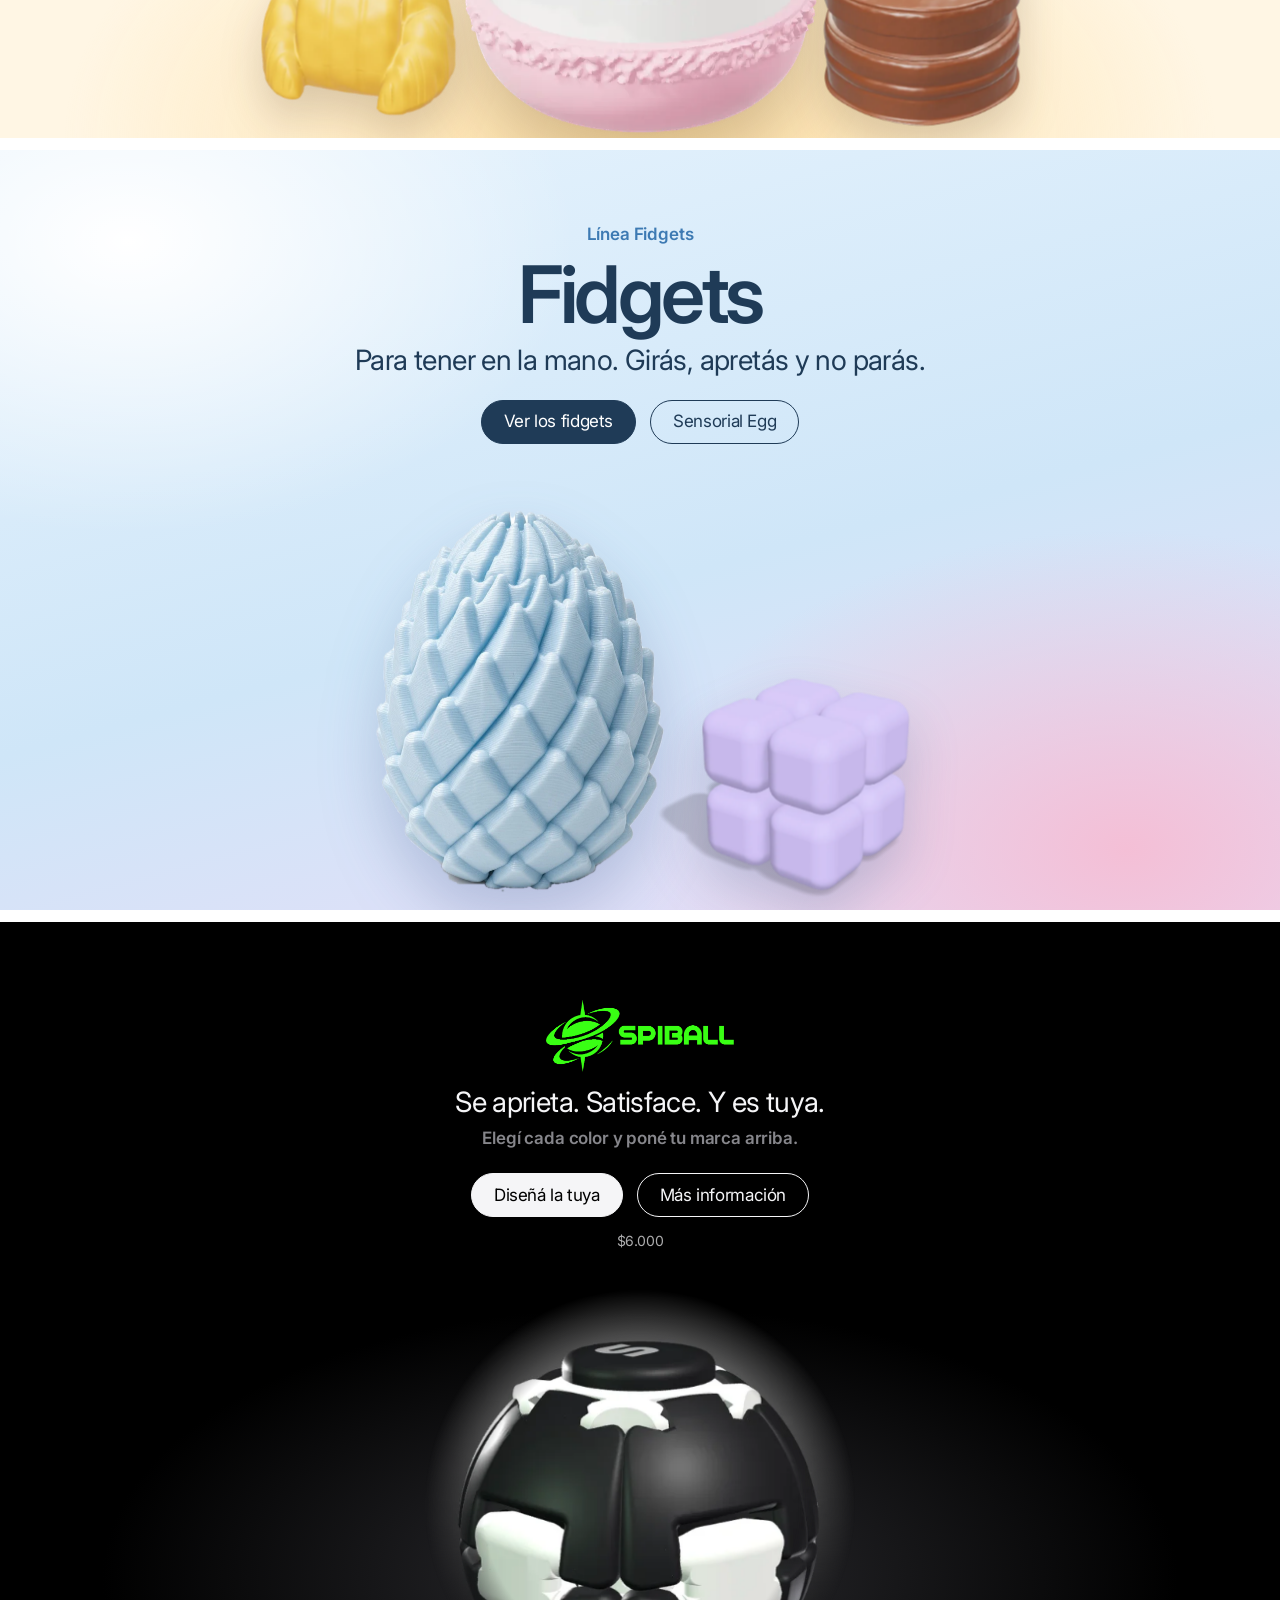
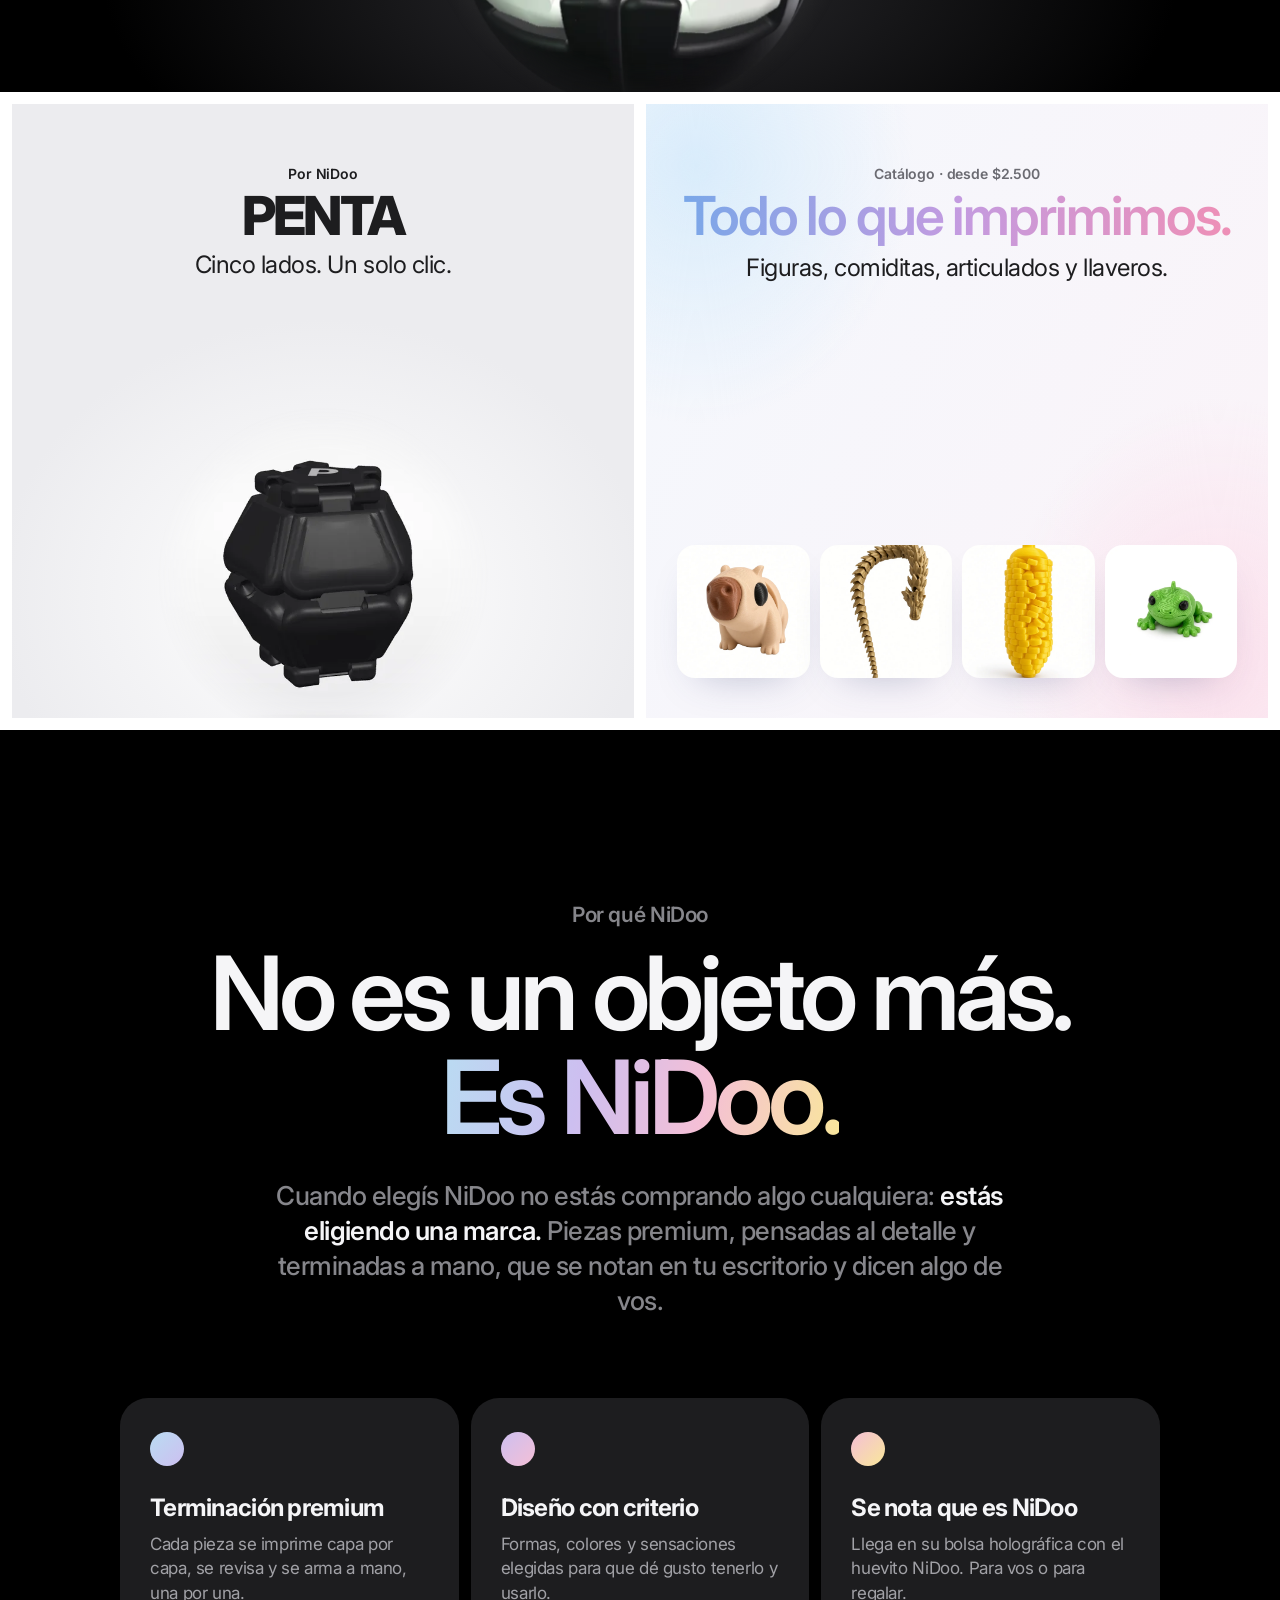
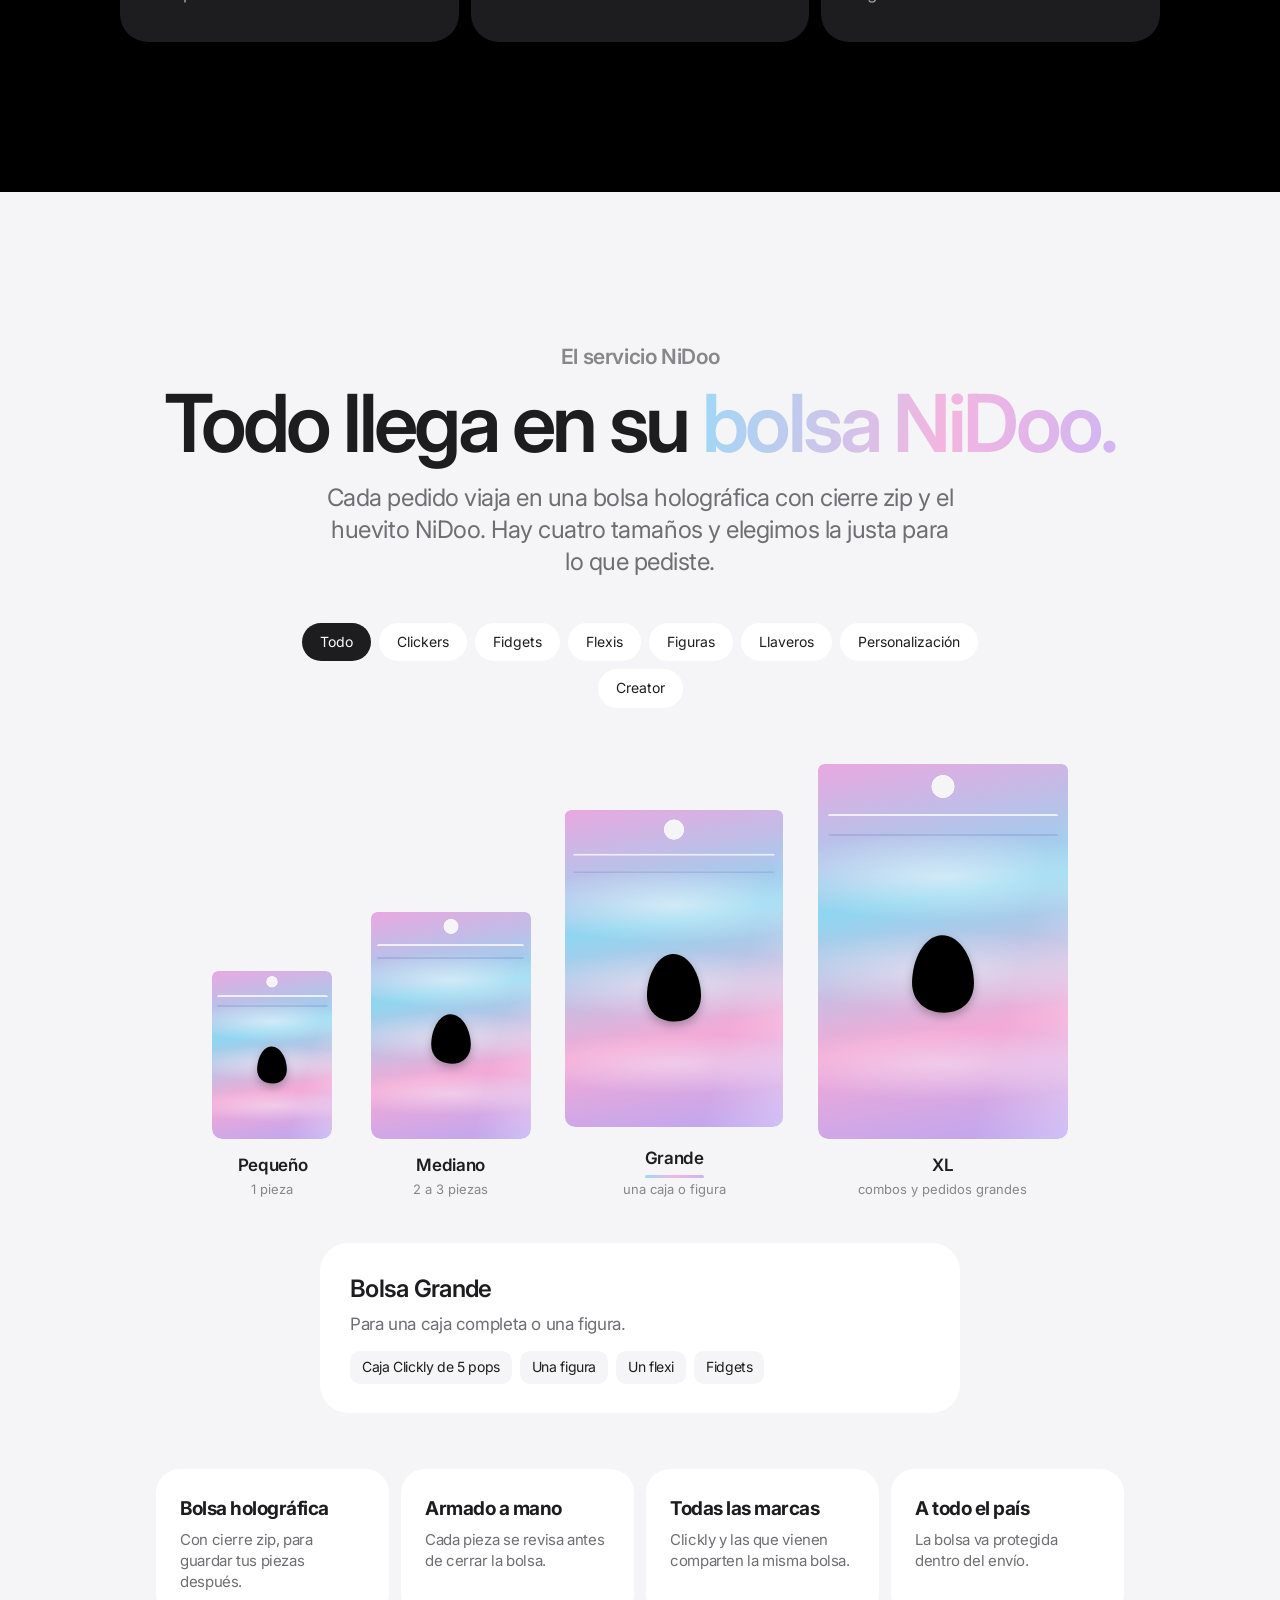
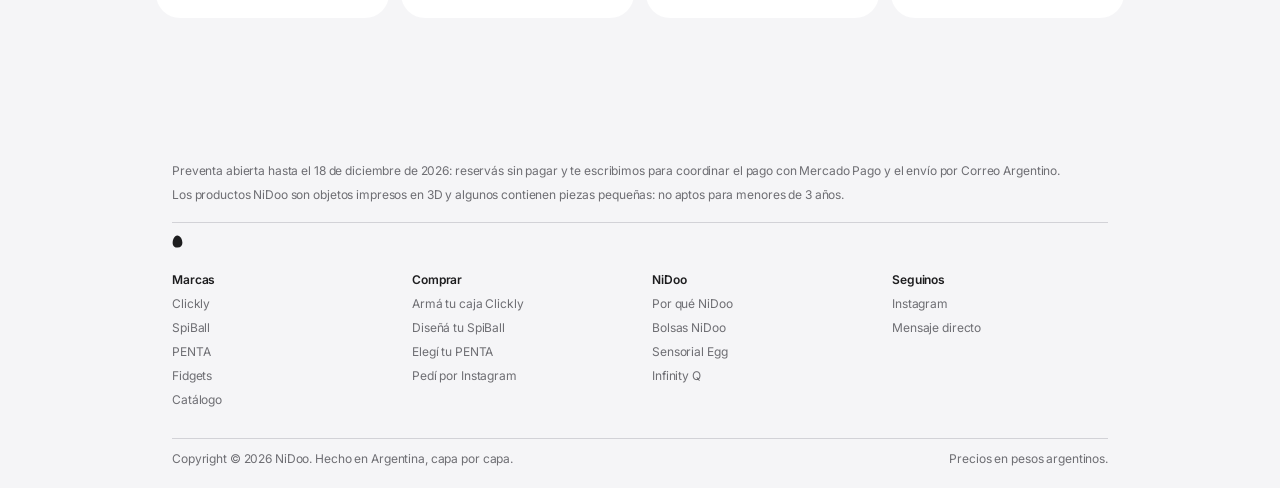
==== commit 5dde1ca3: "Web estilo Apple: nav global, footer tipo apple.com y nuevo inicio - Nav global translúcida en todas" ====
--- a/index.html
+++ b/index.html
@@ -1,5 +1,5 @@
 <!doctype html>
-<html lang="es-AR">
+<html lang="es-AR" data-gn="dark" data-ft="light" data-gn-sticky>
 <head>
 <meta charset="utf-8">
 <meta name="viewport" content="width=device-width,initial-scale=1,viewport-fit=cover">
@@ -7,353 +7,274 @@
 <link rel="icon" href="/favicon.ico" sizes="32x32">
 <link rel="apple-touch-icon" href="/apple-touch-icon.png">
 <title>NiDoo</title>
-<meta name="claude:viewport-fit-sides" content="cover">
-<meta name="description" content="NiDoo: fidgets, figuras y llaveros impresos en 3D en Argentina. Conocé Clickly y sus pops.">
+<meta name="description" content="NiDoo: fidgets, figuras y llaveros impresos en 3D en Argentina. Conocé Clickly, SpiBall, PENTA y todo el catálogo.">
+<meta name="theme-color" content="#000000">
 <link rel="preconnect" href="https://fonts.googleapis.com">
 <link rel="preconnect" href="https://fonts.gstatic.com" crossorigin>
 <link rel="stylesheet" href="https://fonts.googleapis.com/css2?family=Inter:wght@400;500;600;700&display=swap">
+<link rel="stylesheet" href="/apple/ac.css">
 <style>
-/* Layout: apple.com home. Translucent global nav, full-width promo units stacked (one product each), then a two-column grid of smaller promos, then footer. */
-:root{
-  --bg:#ffffff; --bg2:#f5f5f7; --fg:#1d1d1f; --fg2:#6e6e73; --fg3:#86868b; --line:#d2d2d7;
-  --cta:#0071e3; --ctafg:#ffffff; --link:#0066cc; --nav:rgba(251,251,253,.8); --navfg:#1d1d1f; --sheet:#ffffff;
-  --dark:#000000; --darkfg:#f5f5f7; --darkfg2:#86868b; --darklink:#2997ff;
-  --sf:-apple-system,BlinkMacSystemFont,"SF Pro Display","SF Pro Text","Helvetica Neue",Inter,"Segoe UI",Roboto,Arial,sans-serif;
-  --ease:cubic-bezier(.2,.8,.2,1);
-}
-@media (prefers-color-scheme:dark){:root:not([data-theme="light"]){--bg:#000000;--bg2:#161617;--fg:#f5f5f7;--fg2:#a1a1a6;--fg3:#86868b;--line:#424245;--link:#2997ff;--nav:rgba(22,22,23,.8);--navfg:#f5f5f7;--sheet:#1d1d1f;--dark:#101012;color-scheme:dark}}
-:root[data-theme="dark"]{--bg:#000000;--bg2:#161617;--fg:#f5f5f7;--fg2:#a1a1a6;--fg3:#86868b;--line:#424245;--link:#2997ff;--nav:rgba(22,22,23,.8);--navfg:#f5f5f7;--sheet:#1d1d1f;--dark:#101012;color-scheme:dark}
+/* Inicio NiDoo, armado como apple.com: hero a pantalla completa, una marca por bloque a todo el ancho,
+   grilla de dos, y abajo la historia de la marca y las bolsas. Cada bloque usa los colores de su marca. */
+:root{--bg:#fff;--bg2:#f5f5f7;--fg:#1d1d1f;--fg2:#6e6e73;--fg3:#86868b;--line:#d2d2d7;--sky:#3d7ab3;--sf:var(--ac-sf);--ease:cubic-bezier(.16,1,.3,1)}
 *{box-sizing:border-box}
-body{background:var(--bg);color:var(--fg);font-family:var(--sf);font-size:17px;line-height:1.47;letter-spacing:-.022em;-webkit-font-smoothing:antialiased}
-body::before{content:"";position:fixed;inset:0 0 auto;height:env(safe-area-inset-top,0px);z-index:60;background:var(--nav)}
-a{color:var(--link);text-decoration:none}
-button{font:inherit;color:inherit;background:none;border:0;cursor:pointer}
-:focus-visible{outline:2px solid var(--link);outline-offset:2px;border-radius:6px}
-h1,h2,h3,p{margin:0}h2,h3{text-wrap:balance}
-.wrap{max-width:1024px;margin:0 auto;padding-left:max(22px,env(safe-area-inset-left,0px));padding-right:max(22px,env(safe-area-inset-right,0px))}
-
-/* nav */
-.gn{position:sticky;top:env(safe-area-inset-top,0px);z-index:50;background:var(--nav);backdrop-filter:saturate(180%) blur(20px);-webkit-backdrop-filter:saturate(180%) blur(20px)}
-.gn .wrap{height:44px;display:flex;align-items:center;gap:30px;font-size:12px;letter-spacing:-.01em}
-.gn a,.gn button{color:var(--navfg);opacity:.85;transition:opacity .2s}
-.gn a:hover,.gn button:hover{opacity:1}
-.logo{display:flex;align-items:center;gap:6px;font-weight:600;font-size:17px!important;letter-spacing:-.02em;opacity:1!important}
-.logo svg{width:13px;height:16px}
-.sp{flex:1}
-.marcas{position:relative}
-.menu{position:absolute;left:-20px;top:32px;min-width:180px;background:var(--sheet);border-radius:14px;padding:10px;box-shadow:0 12px 40px rgba(0,0,0,.18);transform-origin:20px 0;transform:scale(.96);opacity:0;visibility:hidden;transition:transform .25s var(--ease),opacity .2s,visibility 0s .25s}
-.marcas.open .menu{transform:none;opacity:1;visibility:visible;transition:transform .25s var(--ease),opacity .2s}
-.menu .mh{font-size:12px;color:var(--fg3);padding:6px 10px}
-.menu a,.menu span{display:block;padding:8px 10px;border-radius:8px;font-size:14px;font-weight:500;color:var(--fg)!important;opacity:1!important}
-.menu a:hover{background:var(--bg2)}
-.menu span{color:var(--fg3)!important;font-size:12px}
-
-/* ---------- escenas ---------- */
-.b{display:inline-flex;align-items:center;min-height:36px;padding:0 20px;border-radius:980px;font-size:17px;letter-spacing:-.02em;background:var(--cta);color:#fff;border:1px solid var(--cta);transition:transform .12s ease-out,background .2s}
-.b:hover{background:#0077ed}.b.o{background:transparent;color:#2997ff;border-color:#2997ff}.b.o:hover{background:#2997ff;color:#fff}
-.b:active,.b.press{transform:scale(.97)}
-.ctas{display:flex;gap:14px;justify-content:center;flex-wrap:wrap;margin-top:20px}
-.eyebrow{font-size:14px;font-weight:600;letter-spacing:-.01em}
-
-/* 1 · NiDoo: hero fijo que queda debajo mientras la escena siguiente lo tapa */
-.hero{position:relative;height:150vh;background:#000}
-.hero .st{position:sticky;top:44px;height:calc(100vh - 44px);display:flex;flex-direction:column;align-items:center;justify-content:center;text-align:center;color:#f5f5f7;overflow:hidden;will-change:transform}
-.hero .egg{width:clamp(70px,9vw,100px);aspect-ratio:26/32;color:#f5f5f7;animation:drop 1.1s cubic-bezier(.3,1.4,.5,1) both}
-.hero .egg svg{width:100%;height:100%}
-@keyframes drop{0%{transform:translateY(-60vh) rotate(-30deg)}60%{transform:translateY(0) scale(1.08,.9)}80%{transform:scale(.97,1.03)}100%{transform:none}}
-.hero h1{font-size:clamp(64px,12vw,140px);font-weight:600;letter-spacing:-.045em;line-height:1;margin-top:18px}
-.hero h1 span{display:inline-block;animation:up .9s var(--ease) both}
-@keyframes up{from{transform:translateY(40%);filter:blur(8px)}to{transform:none;filter:none}}
-.hero .sub{font-size:clamp(20px,2.6vw,28px);letter-spacing:-.02em;margin-top:10px;animation:up 1s .35s var(--ease) both}
-.hero .sub2{color:#86868b;margin-top:6px;animation:up 1s .5s var(--ease) both}
-.hero .ctas{animation:up 1s .65s var(--ease) both}
-.hero .ring{position:absolute;left:50%;top:50%;border:1px solid rgba(245,245,247,.14);border-radius:50%;translate:-50% -50%;pointer-events:none}
-.plate{display:flex;flex-direction:column-reverse;align-items:center;gap:5px;margin-top:36px}
-.plate i{display:block;height:8px;border-radius:4px;background:linear-gradient(90deg,#1d1d1f,#f5f5f7 50%,#1d1d1f);animation:lay .5s var(--ease) both}
+html{color-scheme:light}
+body{margin:0;background:var(--bg);color:var(--fg);font:400 17px/1.47 var(--sf);letter-spacing:-.022em;-webkit-font-smoothing:antialiased;overflow-x:clip}
+img{max-width:100%;display:block}
+a{color:inherit;text-decoration:none}
+button{font:inherit;color:inherit;background:none;border:0;cursor:pointer;-webkit-tap-highlight-color:transparent}
+h1,h2,h3,p{margin:0}h1,h2,h3{text-wrap:balance}
+:focus-visible{outline:2px solid #0071e3;outline-offset:3px;border-radius:8px}
+[hidden]{display:none!important}
+
+/* botones tipo apple: uno lleno y uno con borde, del color de cada marca */
+.ctas{display:flex;gap:14px;justify-content:center;flex-wrap:wrap;margin-top:22px}
+.btn{--c:#1d1d1f;--t:#fff;display:inline-flex;align-items:center;justify-content:center;min-height:44px;padding:0 22px;border-radius:980px;font-size:17px;font-weight:400;letter-spacing:-.022em;background:var(--c);color:var(--t);border:1px solid var(--c);transition:transform .15s ease-out,background .2s,color .2s}
+.btn.o{background:transparent;color:var(--c)}
+.btn:hover{filter:brightness(1.08)}.btn.o:hover{background:var(--c);color:var(--t);filter:none}
+.btn:active{transform:scale(.97)}
+.lnk{display:inline-flex;align-items:center;min-height:44px;font-size:17px;color:var(--c,#0066cc)}
+.lnk:hover{text-decoration:underline}
+
+/* 1 · hero NiDoo (grande y primero, sin quedar fijo) */
+.hero{position:relative;min-height:calc(100svh - 44px);background:#000;color:#f5f5f7;display:grid;place-items:center;text-align:center;overflow:hidden;padding:60px 22px 80px}
+.hero .in{position:relative;z-index:1;will-change:transform,opacity}
+.hero .egg{width:clamp(64px,8vw,92px);aspect-ratio:26/32;margin:0 auto;color:#f5f5f7;animation:drop 1.1s cubic-bezier(.3,1.4,.5,1) both}
+.hero .egg svg{width:100%;height:100%;display:block}
+@keyframes drop{0%{transform:translateY(-50vh) rotate(-30deg)}60%{transform:translateY(0) scale(1.08,.9)}80%{transform:scale(.97,1.03)}100%{transform:none}}
+.hero h1{font-size:clamp(76px,15vw,184px);font-weight:600;letter-spacing:-.05em;line-height:.98;margin-top:20px;padding-bottom:.06em;background:linear-gradient(180deg,#fff 30%,#5a5a60 100%);-webkit-background-clip:text;background-clip:text;color:transparent;animation:up 1.1s .1s var(--ease) both}
+.hero .sub{font-size:clamp(22px,2.8vw,32px);font-weight:600;letter-spacing:-.025em;line-height:1.15;margin-top:12px;animation:up 1.1s .3s var(--ease) both}
+.hero .sub2{font-size:clamp(17px,1.6vw,21px);color:#a1a1a6;margin-top:10px;animation:up 1.1s .42s var(--ease) both}
+.hero .ctas{animation:up 1.1s .55s var(--ease) both}
+.hero .btn{--c:#f5f5f7;--t:#000}
+@keyframes up{from{opacity:0;transform:translateY(30px)}to{opacity:1;transform:none}}
+.plate{display:flex;flex-direction:column-reverse;align-items:center;gap:5px;margin-top:46px}
+.plate i{display:block;height:7px;border-radius:4px;background:linear-gradient(90deg,#161617,#f5f5f7 50%,#161617);animation:lay .6s var(--ease) both}
 @keyframes lay{from{transform:scaleX(0)}to{transform:none}}
-.hero .shade{position:absolute;inset:0;background:#000;opacity:0;pointer-events:none}
-
-/* 3 · cinta de marcas */
-.strip{position:relative;z-index:3;background:var(--bg);overflow:hidden;padding-block:56px 40px;margin-top:-30vh;border-radius:28px 28px 0 0;box-shadow:0 -30px 60px rgba(0,0,0,.35)}
-.strip .row{display:flex;gap:48px;white-space:nowrap;font-size:clamp(40px,7vw,88px);font-weight:600;letter-spacing:-.04em;will-change:transform}
-.strip .row span{color:var(--fg)}.strip .row{padding-bottom:.08em}.strip .row span.dim{color:transparent;-webkit-text-stroke:1.5px var(--fg3)}
-.strip .row.r2{margin-top:8px}
-.strip .row .egg{display:inline-block;width:.5em;aspect-ratio:26/32;vertical-align:baseline;color:var(--fg)}
-.strip .row .egg svg{width:100%;height:100%}
-
-/* 4 · grilla con aparición y tilt */
-.grid{position:relative;z-index:3;background:var(--bg);display:grid;grid-template-columns:repeat(2,minmax(0,1fr));gap:12px;padding:12px}
-@media (max-width:734px){.grid{grid-template-columns:1fr}}
-.tile{position:relative;overflow:hidden;text-align:center;background:var(--bg2);color:var(--fg);padding:46px 24px;min-height:clamp(400px,42vw,520px);display:flex;flex-direction:column;align-items:center;border-radius:20px;transform-style:preserve-3d;will-change:transform;transition:box-shadow .3s}
-.tile:hover{box-shadow:0 30px 60px -20px rgba(0,0,0,.25)}
-.tile.dark{background:#000;color:#f5f5f7}
-.tile h3{font-size:clamp(32px,4vw,44px);line-height:1.08;letter-spacing:-.035em;font-weight:600;margin-top:4px}
-.tile .sub{font-size:clamp(17px,2vw,21px);letter-spacing:-.02em;margin-top:6px;color:var(--fg2)}
-.tile.dark .sub{color:#a1a1a6}
-.tile .eyebrow{font-size:12px;text-transform:uppercase;letter-spacing:.04em;color:var(--fg3)}
-.tile .eggs{position:relative;flex:1;width:100%;min-height:180px}
-.tile .eggs svg{position:absolute;left:50%;bottom:10%;width:80px;height:100px;translate:-50% 0;color:var(--fg);opacity:.14;animation:bob 3.2s ease-in-out infinite}
-.tile.dark .eggs svg{color:#f5f5f7;opacity:.2}
-.tile .eggs svg:nth-child(2){left:30%;width:46px;height:58px;animation-delay:-.8s;opacity:.08}
-.tile .eggs svg:nth-child(3){left:70%;width:56px;height:70px;animation-delay:-1.6s;opacity:.1}
-@keyframes bob{0%,100%{transform:translateY(0) rotate(-3deg)}50%{transform:translateY(-14px) rotate(3deg)}}
-.tile .big{margin-top:auto;font-size:clamp(90px,12vw,150px);font-weight:700;letter-spacing:-.05em;line-height:1;background:linear-gradient(180deg,#f5f5f7,#4a4a4f);-webkit-background-clip:text;background-clip:text;color:transparent}
-.tile .big small{display:block;font-size:17px;letter-spacing:-.01em;-webkit-text-fill-color:#86868b;font-weight:400;margin-top:8px}
-.tile .tag{display:inline-block;margin-top:auto;font-size:12px;font-weight:600;padding:5px 12px;border-radius:980px;background:var(--fg);color:var(--bg)}
-.tile .steps{margin-top:auto;display:flex;gap:10px;justify-content:center;flex-wrap:wrap}
-.tile .steps span{font-size:14px;padding:8px 14px;border-radius:12px;background:var(--bg);color:var(--fg);animation:float 4s ease-in-out infinite}
-.tile .steps span:nth-child(2){animation-delay:-1.3s}.tile .steps span:nth-child(3){animation-delay:-2.6s}
-@keyframes float{0%,100%{transform:translateY(0)}50%{transform:translateY(-8px)}}
-.foot{position:relative;z-index:3}
-
-@media (prefers-reduced-motion:reduce){
-  .hero{height:auto}.hero .st{position:relative;top:0;height:auto;padding-block:80px}
-  
-  *{animation:none!important}
-}
-/* degradado de los títulos importantes */
-.g-d,.g-l,.g-b{-webkit-background-clip:text;background-clip:text;-webkit-text-fill-color:transparent;color:transparent;padding-bottom:.06em}
-.g-d{background-image:linear-gradient(180deg,#f5f5f7 25%,#4a4a4f 100%)}
-.g-b{background-image:linear-gradient(180deg,#ffffff 30%,#6f8fd6 100%)}
-.g-l{background-image:linear-gradient(180deg,#1d1d1f 30%,#8e8e93 100%)}
-@media (prefers-color-scheme:dark){:root:not([data-theme="light"]) .strip .g-l,:root:not([data-theme="light"]) .tile:not(.dark) .g-l{background-image:linear-gradient(180deg,#f5f5f7 25%,#4a4a4f 100%)}}
-:root[data-theme="dark"] .strip .g-l,:root[data-theme="dark"] .tile:not(.dark) .g-l{background-image:linear-gradient(180deg,#f5f5f7 25%,#4a4a4f 100%)}
-/* footer */
-footer{background:var(--bg2);color:var(--fg2);font-size:12px;padding-block:20px 40px;letter-spacing:-.01em}
-footer .note{padding-bottom:16px;border-bottom:1px solid var(--line);line-height:1.5}
-footer .cols{display:grid;grid-template-columns:repeat(auto-fit,minmax(min(100%,160px),1fr));gap:20px;padding-block:20px;border-bottom:1px solid var(--line)}
-footer h4{margin:0 0 8px;font-size:12px;color:var(--fg);font-weight:600}
-footer a{color:var(--fg2);display:block;line-height:2}
-footer a:hover{text-decoration:underline}
-footer .legal{margin-top:16px;display:flex;justify-content:space-between;gap:12px;flex-wrap:wrap}
-@media (prefers-reduced-motion:reduce){*{transition:none!important}.art img,.art2 img{transform:none!important}}
-@media (prefers-reduced-transparency:reduce){.gn{background:var(--bg);backdrop-filter:none}}
-.tile.nov{grid-column:1/-1;min-height:clamp(560px,58vw,720px);color:#5a2440;text-decoration:none;background:radial-gradient(55% 70% at 12% 8%,#fff4f7 0%,transparent 70%),radial-gradient(60% 70% at 92% 95%,#f08fb0 0%,transparent 70%),radial-gradient(45% 55% at 85% 15%,#ffd6e3 0%,transparent 70%),linear-gradient(165deg,#fde8ef 0%,#f9c6d5 55%,#f2a3bd 100%)}
-.tile.nov .eyebrow{color:#c2577a;font-weight:600}
-.tile.nov .clogo{width:clamp(120px,14vw,170px);aspect-ratio:480/156;margin:14px auto 2px;background:linear-gradient(180deg,#f6884c,#e06d32);-webkit-mask:var(--clk) center/contain no-repeat;mask:var(--clk) center/contain no-repeat;filter:drop-shadow(0 2px 6px rgba(194,87,122,.35))}
-.tile.nov h3{font-size:clamp(40px,6vw,72px);background-image:linear-gradient(180deg,#f29ab8 0%,#d4688f 45%,#9e2f5c 100%);-webkit-background-clip:text;background-clip:text;-webkit-text-fill-color:transparent;color:transparent;filter:drop-shadow(0 2px 10px rgba(194,87,122,.25));padding-bottom:.06em}
-.tile.nov .sub{color:#8a3a5c}
-.tile.nov .cta{display:flex;gap:22px;justify-content:center;align-items:center;margin-top:14px;font-size:17px}
-.tile.nov .cta b{background:#c2577a;color:#fff;padding:9px 20px;border-radius:980px;font-weight:500}
-.tile.nov .cta span{color:#c2577a}
-.tile.nov .mac{position:relative;flex:1;width:100%;min-height:clamp(240px,26vw,340px)}
-.tile.nov .mac img{position:absolute;left:50%;bottom:4%;width:clamp(220px,26vw,330px);translate:-50% 0;animation:macf 5s ease-in-out infinite;filter:drop-shadow(0 30px 30px rgba(140,40,80,.3))}
-.tile.nov .mac i{position:absolute;border-radius:50%;background:#fff;opacity:.55;animation:bob 4s ease-in-out infinite}
-@keyframes macf{0%,100%{transform:translateY(0) rotate(-4deg)}50%{transform:translateY(-22px) rotate(4deg)}}
-@media (prefers-reduced-motion:reduce){.tile.nov .mac img,.tile.nov .mac i{animation:none}}
-
-/* figuras y llaveros: foto de producto limpia */
-.tile .shot{position:relative;flex:1;width:100%;min-height:240px;margin-top:30px;margin-bottom:6px}
-.tile .shot img{position:absolute;left:50%;bottom:0;height:100%;max-height:360px;width:auto;translate:-50% 0;object-fit:contain;transition:transform .6s var(--ease)}
-.tile:hover .shot img{transform:translateY(-6px) scale(1.02)}
+.hero .glow{position:absolute;left:50%;top:58%;width:min(120vw,1100px);aspect-ratio:1;translate:-50% -50%;border-radius:50%;background:radial-gradient(closest-side,rgba(185,220,242,.16),rgba(205,191,240,.08) 55%,transparent);pointer-events:none}
+.hero .cue{position:absolute;left:50%;bottom:22px;translate:-50% 0;font-size:12px;color:#6e6e73;letter-spacing:0;animation:up 1s 1.4s both}
+
+/* 2 · bloques a todo el ancho, uno por marca */
+.stack{display:grid;gap:12px;padding:12px 0 0;background:var(--bg)}
+.promo{position:relative;display:flex;flex-direction:column;align-items:center;text-align:center;overflow:hidden;min-height:min(760px,92svh);padding:clamp(52px,6vw,72px) 22px 0}
+.promo .ey{font-size:clamp(14px,1.4vw,17px);font-weight:600;letter-spacing:-.01em}
+.promo h2{font-size:clamp(44px,6.2vw,80px);font-weight:600;letter-spacing:-.045em;line-height:1.04;margin-top:6px}
+.promo .sub{font-size:clamp(21px,2.4vw,28px);letter-spacing:-.022em;line-height:1.2;margin-top:8px;max-width:760px}
+.promo .price{font-size:14px;margin-top:14px;opacity:.7}
+.promo .art{position:relative;flex:1;width:100%;max-width:1200px;min-height:clamp(260px,34vw,420px);margin-top:20px}
+.promo .art img{position:absolute;left:50%;bottom:0;translate:-50% 0;will-change:transform}
+
+.p-clk{background:radial-gradient(60% 55% at 50% 100%,#FEDFA2 0%,transparent 75%),#FFF6E4;color:#3A2418}
+.p-clk .logo{width:clamp(110px,12vw,150px);aspect-ratio:480/156;background:linear-gradient(180deg,#F6884C,#E06D32);-webkit-mask:url(/media/clickly-logo.png) center/contain no-repeat;mask:url(/media/clickly-logo.png) center/contain no-repeat}
+.p-clk .ey{color:#E06D32;margin-top:10px}
+.p-clk .btn{--c:#3A2418;--t:#FFF6E4}
+.p-clk .art .m{width:clamp(250px,30vw,400px);bottom:-3%;z-index:2;filter:drop-shadow(0 30px 34px rgba(58,36,24,.22))}
+.p-clk .art .l,.p-clk .art .r{width:clamp(130px,17vw,230px);bottom:6%;filter:drop-shadow(0 22px 22px rgba(58,36,24,.18))}
+.p-clk .art .l{left:calc(50% - clamp(170px,22vw,300px))}.p-clk .art .r{left:calc(50% + clamp(170px,22vw,300px))}
+
+.p-fid{background:radial-gradient(55% 60% at 88% 92%,#f4bfd6 0%,transparent 70%),radial-gradient(50% 55% at 10% 12%,#fff 0%,transparent 70%),linear-gradient(165deg,#e6f3fd 0%,#cfe6f8 55%,#e7dcf8 100%);color:#1f3b57}
+.p-fid .ey{color:#3d7ab3}
+.p-fid .btn{--c:#1f3b57;--t:#fff}
+.p-fid .art .a1{width:clamp(200px,24vw,320px);left:40%;bottom:4%;filter:drop-shadow(0 30px 30px rgba(60,90,140,.26))}
+.p-fid .art .a2{width:clamp(170px,22vw,290px);left:62%;bottom:2%;filter:drop-shadow(0 26px 26px rgba(60,90,140,.24))}
+
+.p-spb{background:radial-gradient(60% 50% at 50% 85%,#2c2c30 0%,#000 70%);color:#f5f5f7}
+.p-spb .wm{height:clamp(44px,6vw,72px);width:auto;margin-top:6px}
+.p-spb .ey{color:#86868b}
+.p-spb .btn{--c:#f5f5f7;--t:#000}
+.p-spb .art img{width:clamp(280px,34vw,440px);bottom:-6%;-webkit-mask-image:radial-gradient(circle at 50% 50%,#000 52%,transparent 71%);mask-image:radial-gradient(circle at 50% 50%,#000 52%,transparent 71%)}
+
+/* 3 · grilla de dos */
+.grid{display:grid;grid-template-columns:repeat(2,minmax(0,1fr));gap:12px;padding:12px}
+.tile{position:relative;display:flex;flex-direction:column;align-items:center;text-align:center;overflow:hidden;min-height:clamp(500px,48vw,620px);padding:clamp(44px,5vw,60px) 22px 0}
+.tile h2{font-size:clamp(36px,4.2vw,56px);font-weight:600;letter-spacing:-.04em;line-height:1.05;margin-top:4px}
+.tile .sub{font-size:clamp(19px,1.9vw,24px);letter-spacing:-.02em;line-height:1.2;margin-top:6px;max-width:520px}
+.tile .ey{font-size:14px;font-weight:600;letter-spacing:-.01em}
+.tile .ctas{margin-top:18px}
+.tile .btn{min-height:36px;font-size:15px;padding:0 18px}
+.tile .art{position:relative;flex:1;width:100%;min-height:220px;margin-top:16px}
+.tile .art img{position:absolute;left:50%;bottom:0;translate:-50% 0}
+.t-pnt{background:radial-gradient(70% 60% at 50% 80%,#fff 0%,#ececef 75%);color:#1d1d1f}
+.t-pnt h2{font-weight:800;letter-spacing:-.055em}
+.t-pnt .btn{--c:#1d1d1f;--t:#fff}
+.t-pnt .art img{width:clamp(240px,26vw,340px);bottom:-6%;-webkit-mask-image:radial-gradient(circle at 50% 50%,#000 52%,transparent 71%);mask-image:radial-gradient(circle at 50% 50%,#000 52%,transparent 71%)}
+.t-cat{background:radial-gradient(50% 60% at 8% 10%,#d9ecfb 0%,transparent 70%),radial-gradient(50% 60% at 92% 90%,#fbe0ec 0%,transparent 70%),linear-gradient(120deg,#f4f8fd,#fbf3f8);color:#1d1d1f}
+.t-cat h2{background:linear-gradient(90deg,#7aa7e8,#c39be0 50%,#ee8fb6);-webkit-background-clip:text;background-clip:text;color:transparent;padding-bottom:.06em}
+.t-cat .ey{color:#6b6b72}
+.t-cat .btn{--c:#1d1d1f;--t:#fff}
+.t-cat .row{display:grid;grid-template-columns:repeat(4,minmax(0,1fr));gap:10px;width:min(100%,560px);margin:auto auto 40px;padding-top:28px}
+.t-cat .row img{width:100%;aspect-ratio:1;object-fit:cover;border-radius:18px;background:#fff;box-shadow:0 18px 40px -22px rgba(60,70,120,.35)}
+
+/* 4 · por qué NiDoo */
+.prem{background:#000;color:#f5f5f7;text-align:center;padding:clamp(110px,14vw,170px) 22px clamp(100px,12vw,150px)}
+.prem .w{max-width:1040px;margin:0 auto}
+.prem .ey{font-size:clamp(17px,1.8vw,21px);font-weight:600;color:#86868b}
+.prem h2{font-size:clamp(48px,8vw,104px);font-weight:600;letter-spacing:-.05em;line-height:1.02;margin-top:10px}
+.prem h2 span{background:linear-gradient(100deg,#b9dcf2,#cdbff0 35%,#f4bfd6 65%,#f9e79a);-webkit-background-clip:text;background-clip:text;color:transparent}
+.prem .lead{font-size:clamp(19px,2.2vw,26px);color:#86868b;max-width:740px;margin:28px auto 0;letter-spacing:-.02em;line-height:1.35;font-weight:500}
+.prem .lead b{color:#f5f5f7;font-weight:600}
+.prem .pg{display:grid;grid-template-columns:repeat(3,minmax(0,1fr));gap:12px;margin-top:80px;text-align:left}
+.prem .pc{background:#1d1d1f;border-radius:28px;padding:34px 30px 36px}
+.prem .pc i{display:block;width:34px;height:34px;border-radius:50%;margin-bottom:28px}
+.prem .pc b{display:block;font-size:24px;letter-spacing:-.03em;line-height:1.15}
+.prem .pc span{display:block;font-size:17px;color:#a1a1a6;margin-top:10px;line-height:1.45}
+
 /* 5 · bolsas NiDoo */
-.bags{position:relative;z-index:3;background:var(--bg);padding:90px 0 100px;text-align:center;overflow:hidden}
-.bags .eyebrow{font-size:12px;text-transform:uppercase;letter-spacing:.04em;color:var(--fg3)}
-.bags h2{font-size:clamp(40px,6vw,72px);font-weight:600;letter-spacing:-.045em;line-height:1.05;margin-top:6px}
-.bags h2 .holo{background:linear-gradient(100deg,#9fd8f6,#f3b5e0 30%,#c9b6f7 55%,#8fe3e8 80%,#f6c1dc);background-size:200% 100%;-webkit-background-clip:text;background-clip:text;-webkit-text-fill-color:transparent;color:transparent;animation:holo 6s linear infinite}
-.bags .lead{font-size:clamp(17px,2vw,21px);color:var(--fg2);max-width:620px;margin:12px auto 0;letter-spacing:-.02em}
-.bchips{display:flex;flex-wrap:wrap;gap:8px;justify-content:center;margin:34px auto 0;max-width:760px;padding:0 16px}
-.bchips button{font-size:14px;font-weight:500;padding:8px 16px;border-radius:980px;background:var(--bg2);color:var(--fg);transition:background .2s,color .2s,transform .15s}
+.bags{background:var(--bg2);text-align:center;padding:clamp(100px,12vw,150px) 0 clamp(90px,10vw,130px);overflow:hidden}
+.bags .ey{font-size:clamp(17px,1.8vw,21px);font-weight:600;color:var(--fg3)}
+.bags h2{font-size:clamp(44px,6.5vw,80px);font-weight:600;letter-spacing:-.045em;line-height:1.04;margin-top:8px;padding:0 22px}
+.holo{background:linear-gradient(100deg,#9fd8f6,#f3b5e0 30%,#c9b6f7 55%,#8fe3e8 80%,#f6c1dc);background-size:200% 100%;-webkit-background-clip:text;background-clip:text;color:transparent;animation:holo 6s linear infinite}
+.bags .lead{font-size:clamp(19px,2vw,24px);color:var(--fg2);max-width:680px;margin:18px auto 0;letter-spacing:-.02em;line-height:1.35;padding:0 22px}
+.bchips{display:flex;flex-wrap:wrap;gap:8px;justify-content:center;margin:44px auto 0;max-width:760px;padding:0 16px}
+.bchips button{font-size:14px;padding:9px 18px;border-radius:980px;background:#fff;color:var(--fg);transition:background .2s,color .2s,transform .15s}
 .bchips button:active{transform:scale(.96)}
-.bchips button[aria-pressed="true"]{background:var(--fg);color:var(--bg)}
-.brow{display:flex;align-items:flex-end;justify-content:center;gap:clamp(10px,3vw,40px);margin:46px auto 0;padding:0 16px;max-width:1000px}
-.bag{--w:150px;--h:200px;position:relative;display:flex;flex-direction:column;align-items:center;gap:14px;cursor:pointer;transition:opacity .35s,filter .35s,transform .35s var(--ease);background:none;border:0;padding:0;color:var(--fg)}
+.bchips button[aria-pressed="true"]{background:var(--fg);color:#fff}
+.brow{display:flex;align-items:flex-end;justify-content:center;gap:clamp(10px,3vw,44px);margin:56px auto 0;padding:0 16px;max-width:1000px}
+.bag{--w:150px;--h:200px;position:relative;display:flex;flex-direction:column;align-items:center;gap:14px;transition:opacity .35s,filter .35s;padding:0;color:var(--fg)}
 .bag .sh{position:relative;width:var(--w);height:var(--h);border-radius:6px 6px 10px 10px;
- background:
-  radial-gradient(120% 20% at 50% 30%,rgba(255,255,255,.55),transparent 60%),
-  radial-gradient(120% 18% at 50% 55%,rgba(255,255,255,.45),transparent 60%),
-  radial-gradient(120% 16% at 50% 80%,rgba(255,255,255,.4),transparent 60%),
-  linear-gradient(170deg,#e9a8e0 0%,#8fd6f0 14%,#f4a9d6 27%,#b8a6f2 39%,#6fd3e3 52%,#f0b3e2 64%,#9dc4f7 77%,#f7a8cf 90%,#8ee3ea 100%);
- background-size:100% 100%,100% 100%,100% 100%,260% 260%;
- animation:holo2 7s ease-in-out infinite;
+ background:radial-gradient(120% 20% at 50% 30%,rgba(255,255,255,.55),transparent 60%),radial-gradient(120% 18% at 50% 55%,rgba(255,255,255,.45),transparent 60%),radial-gradient(120% 16% at 50% 80%,rgba(255,255,255,.4),transparent 60%),linear-gradient(170deg,#e9a8e0 0%,#8fd6f0 14%,#f4a9d6 27%,#b8a6f2 39%,#6fd3e3 52%,#f0b3e2 64%,#9dc4f7 77%,#f7a8cf 90%,#8ee3ea 100%);
+ background-size:100% 100%,100% 100%,100% 100%,260% 260%;animation:holo2 7s ease-in-out infinite;
  -webkit-mask:radial-gradient(circle at 50% calc(var(--w)*.09),transparent calc(var(--w)*.045),#000 calc(var(--w)*.045 + .5px));mask:radial-gradient(circle at 50% calc(var(--w)*.09),transparent calc(var(--w)*.045),#000 calc(var(--w)*.045 + .5px));
- box-shadow:inset 0 0 0 1px rgba(255,255,255,.5);filter:drop-shadow(0 18px 22px rgba(120,90,160,.22))}
+ filter:drop-shadow(0 18px 22px rgba(120,90,160,.22));transition:transform .5s var(--ease)}
 .bag .sh::before{content:"";position:absolute;left:4%;right:4%;top:calc(var(--w)*.2);height:calc(var(--w)*.07);border-top:2px solid rgba(255,255,255,.75);border-bottom:2px solid rgba(110,120,180,.25);border-radius:2px}
 .bag .sh::after{content:"";position:absolute;inset:0;border-radius:inherit;background:linear-gradient(105deg,transparent 35%,rgba(255,255,255,.65) 48%,transparent 60%);background-size:250% 100%;animation:sheen 4.5s ease-in-out infinite;mix-blend-mode:soft-light}
 .bag .sh svg{position:absolute;left:50%;top:56%;width:calc(var(--w)*.27);height:calc(var(--w)*.33);translate:-50% -50%;color:#000;filter:drop-shadow(0 4px 4px rgba(0,0,0,.25))}
 .bag b{font-size:17px;font-weight:600;letter-spacing:-.02em}
 .bag small{font-size:13px;color:var(--fg3);margin-top:-12px}
-.bag.s{--w:clamp(44px,13vw,120px);--h:calc(var(--w)*1.4)}
-.bag.m{--w:clamp(58px,17vw,160px);--h:calc(var(--w)*1.42)}
-.bag.l{--w:clamp(76px,22vw,210px);--h:calc(var(--w)*1.45)}
-.bag.xl{--w:clamp(92px,26vw,250px);--h:calc(var(--w)*1.5)}
-.bag:hover .sh{transform:translateY(-6px) rotate(-1.5deg)}.bag .sh{transition:transform .35s var(--ease)}
+.bag.s{--w:clamp(44px,13vw,120px);--h:calc(var(--w)*1.4)}.bag.m{--w:clamp(58px,17vw,160px);--h:calc(var(--w)*1.42)}
+.bag.l{--w:clamp(76px,22vw,210px);--h:calc(var(--w)*1.45)}.bag.xl{--w:clamp(92px,26vw,250px);--h:calc(var(--w)*1.5)}
+.bag:hover .sh{transform:translateY(-6px)}
 .bag.off{opacity:.25;filter:grayscale(.7)}
-.bag.sel .sh{transform:translateY(-10px) scale(1.04)}
+.bag.sel .sh{transform:translateY(-12px) scale(1.04)}
 .bag.sel b::after{content:"";display:block;height:3px;border-radius:2px;margin-top:4px;background:linear-gradient(90deg,#9fd8f6,#f3b5e0,#c9b6f7)}
-.binfo{max-width:620px;margin:40px auto 0;padding:26px 24px;border-radius:24px;background:var(--bg2);text-align:left;min-height:170px}
+.binfo{max-width:640px;margin:44px auto 0;padding:28px 30px;border-radius:28px;background:#fff;text-align:left;min-height:170px;width:calc(100% - 32px)}
 .binfo h3{font-size:24px;font-weight:600;letter-spacing:-.03em}
 .binfo p{color:var(--fg2);margin-top:6px}
 .binfo ul{list-style:none;margin:14px 0 0;padding:0;display:flex;flex-wrap:wrap;gap:8px}
-.binfo li{font-size:14px;padding:6px 12px;border-radius:10px;background:var(--bg);color:var(--fg)}
-.bincl{display:grid;grid-template-columns:repeat(auto-fit,minmax(min(100%,180px),1fr));gap:12px;max-width:900px;margin:40px auto 0;padding:0 16px;text-align:left}
-.bincl div{padding:20px;border-radius:20px;background:var(--bg2)}
-.bincl b{display:block;font-size:17px;letter-spacing:-.02em}
-.bincl span{display:block;font-size:14px;color:var(--fg2);margin-top:4px}
+.binfo li{font-size:14px;padding:6px 12px;border-radius:10px;background:var(--bg2)}
+.bincl{display:grid;grid-template-columns:repeat(4,minmax(0,1fr));gap:12px;max-width:1000px;margin:56px auto 0;padding:0 16px;text-align:left}
+.bincl div{padding:26px 24px;border-radius:24px;background:#fff}
+.bincl b{display:block;font-size:19px;letter-spacing:-.025em}
+.bincl span{display:block;font-size:15px;color:var(--fg2);margin-top:6px;line-height:1.4}
 @keyframes holo{to{background-position:200% 0}}
 @keyframes holo2{0%,100%{background-position:0 0,0 0,0 0,0% 50%}50%{background-position:0 0,0 0,0 0,100% 50%}}
 @keyframes sheen{0%{background-position:150% 0}60%,100%{background-position:-60% 0}}
-@media (max-width:600px){.brow{gap:8px;padding:0 10px}.bag b{font-size:13px}.bag small{display:none}}
-@media (prefers-reduced-motion:reduce){.bag .sh,.bag .sh::after,.bags h2 .holo{animation:none}}
-
-/* premium: NiDoo es una marca */
-.prem{position:relative;z-index:3;background:#000;color:#f5f5f7;text-align:center;padding:110px 0 100px;overflow:hidden}
-.prem .wrap{max-width:1040px;margin:0 auto;padding-left:max(16px,env(safe-area-inset-left,0px));padding-right:max(16px,env(safe-area-inset-right,0px))}
-.prem .pe{font-size:12px;text-transform:uppercase;letter-spacing:.08em;color:#86868b;font-weight:600}
-.prem h2{font-size:clamp(42px,7vw,88px);font-weight:600;letter-spacing:-.05em;line-height:1.02;margin:10px 0 0;text-wrap:balance}
-.prem h2 span{background:linear-gradient(100deg,#b9dcf2,#cdbff0 35%,#f4bfd6 65%,#f9e79a);-webkit-background-clip:text;background-clip:text;-webkit-text-fill-color:transparent;color:transparent}
-.prem .pl{font-size:clamp(18px,2.2vw,24px);color:#a1a1a6;max-width:680px;margin:18px auto 0;letter-spacing:-.02em;line-height:1.4}
-.prem .pl b{color:#f5f5f7;font-weight:600}
-.prem .pg{display:grid;grid-template-columns:repeat(3,minmax(0,1fr));gap:12px;margin-top:54px;text-align:left}
-@media (max-width:734px){.prem .pg{grid-template-columns:1fr}.prem{padding:80px 0 70px}}
-.prem .pc{background:#141416;border:1px solid #2a2a2e;border-radius:24px;padding:26px 24px}
-.prem .pc b{display:block;font-size:20px;letter-spacing:-.025em;color:#f5f5f7}
-.prem .pc span{display:block;font-size:15px;color:#a1a1a6;margin-top:6px;line-height:1.45}
-.prem .pc i{display:block;width:30px;height:30px;border-radius:50%;margin-bottom:18px}
-
-/* Publicidades de las marcas: Clickly y Fidgets, SpiBall y PENTA, Catálogo grande */
-.grid .tile.nov{grid-column:auto;min-height:clamp(480px,50vw,640px)}
-.tile.ad{text-decoration:none;min-height:clamp(480px,50vw,640px)}
-.tile.ad:hover{text-decoration:none}
-.tile.ad .eyebrow{font-weight:600}
-.tile.ad h3{font-size:clamp(36px,5vw,60px)}
-.tile.ad .cta{display:flex;gap:18px;justify-content:center;align-items:center;flex-wrap:wrap;margin-top:14px;font-size:17px;position:relative;z-index:2}
-.tile.ad .cta b{padding:9px 20px;border-radius:980px;font-weight:500}
-.tile.ad .art{position:relative;flex:1;width:100%;min-height:clamp(220px,24vw,320px)}
-.tile.ad .art img{position:absolute;left:50%;bottom:2%;translate:-50% 0;width:clamp(200px,24vw,300px)}
-.tile.fid{color:#1f3b57;background:radial-gradient(60% 70% at 90% 90%,#f4bfd6 0%,transparent 70%),radial-gradient(55% 60% at 10% 10%,#ffffff 0%,transparent 70%),linear-gradient(165deg,#e6f3fd 0%,#cfe6f8 55%,#e7dcf8 100%)}
-.tile.fid .eyebrow,.tile.fid .cta span{color:#3d7ab3}.tile.fid .sub{color:#46637f}.tile.fid .cta b{background:#3d7ab3;color:#fff}
-.tile.fid .art .a1{width:clamp(180px,20vw,260px);left:42%;animation:macf 5s ease-in-out infinite;filter:drop-shadow(0 26px 26px rgba(60,90,140,.28))}
-.tile.fid .art .a2{width:clamp(100px,11vw,150px);left:76%;bottom:10%;animation:macf 6s -2s ease-in-out infinite;filter:drop-shadow(0 20px 20px rgba(60,90,140,.25))}
-.tile.spb{background:radial-gradient(70% 60% at 50% 75%,#3a3a3e 0%,#141416 70%);color:#f5f5f7}
-.tile.spb .eyebrow{color:#a1a1a6}.tile.spb .sub{color:#a1a1a6}.tile.spb .cta b{background:#f5f5f7;color:#000}.tile.spb .cta span{color:#d6d6db}
-.tile.spb h3{background:linear-gradient(180deg,#ffffff,#8e8e94);-webkit-background-clip:text;background-clip:text;color:transparent}
-.tile.pnt{background:radial-gradient(70% 60% at 50% 70%,#ffffff 0%,#ececef 75%);color:#1d1d1f}
-.tile.pnt h3{font-weight:800;letter-spacing:-.05em}.tile.pnt .cta b{background:#1d1d1f;color:#fff}.tile.pnt .cta span{color:#1d1d1f}
-.tile.ad .art img.blend{-webkit-mask-image:radial-gradient(circle at 50% 50%,#000 52%,transparent 71%);mask-image:radial-gradient(circle at 50% 50%,#000 52%,transparent 71%);width:clamp(240px,28vw,360px);bottom:-4%}
-.tile.cat{grid-column:1/-1;min-height:clamp(520px,52vw,680px);background:radial-gradient(50% 60% at 8% 10%,#d9ecfb 0%,transparent 70%),radial-gradient(50% 60% at 92% 90%,#fbe0ec 0%,transparent 70%),linear-gradient(120deg,#f4f8fd,#fbf3f8);color:#1d1d1f}
-.tile.cat h3{font-size:clamp(40px,6vw,72px);background:linear-gradient(90deg,#7aa7e8,#c39be0 50%,#ee8fb6);-webkit-background-clip:text;background-clip:text;color:transparent;padding-bottom:.06em}
-.tile.cat .cta b{background:#1d1d1f;color:#fff}.tile.cat .cta span{color:#6b6b72}
-.tile.cat .row4{margin-top:auto;padding-top:30px;display:grid;grid-template-columns:repeat(4,minmax(0,1fr));gap:12px;width:100%;max-width:900px}
-.tile.cat .row4 img{width:100%;aspect-ratio:1;object-fit:cover;border-radius:20px;background:#fff;box-shadow:0 18px 40px -22px rgba(60,70,120,.35)}
-@media (max-width:734px){
-  .grid{grid-template-columns:repeat(2,minmax(0,1fr))!important;gap:8px;padding:8px}
-  .grid .tile.nov,.tile.ad{min-height:380px;padding:26px 12px 14px;border-radius:18px}
-  .grid .tile.nov h3,.tile.ad h3{font-size:26px}
-  .grid .tile.nov .clogo{width:90px}
-  .grid .tile .sub{font-size:14px}
-  .grid .tile .eyebrow{font-size:10px}
-  .grid .tile.nov .cta,.tile.ad .cta{flex-direction:column;gap:6px;font-size:13px;margin-top:10px}
-  .grid .tile.nov .cta b,.tile.ad .cta b{padding:7px 14px}
-  .grid .tile.nov .mac{min-height:140px}.grid .tile.nov .mac img{width:130px}
-  .tile.ad .art{min-height:140px}.tile.ad .art img.blend{width:160px}
-  .tile.fid .art .a1{width:120px}.tile.fid .art .a2{width:64px}
-  .tile.cat{min-height:0;padding:30px 16px 18px}.tile.cat h3{font-size:32px}
-  .tile.cat .row4{gap:6px;padding-top:20px}.tile.cat .row4 img{border-radius:12px}
+
+@media (max-width:833px){
+  .grid{grid-template-columns:1fr}
+  .prem .pg{grid-template-columns:1fr;margin-top:56px}
+  .bincl{grid-template-columns:repeat(2,minmax(0,1fr))}
 }
+@media (max-width:600px){
+  .promo{min-height:640px;padding-top:50px}
+  .promo .art{min-height:300px}
+  .p-clk .art .m{width:230px}.p-clk .art .l,.p-clk .art .r{width:96px;bottom:14%}
+  .p-clk .art .l{left:calc(50% - 118px)}.p-clk .art .r{left:calc(50% + 118px)}
+  .p-fid .art .a1{width:190px;left:36%}.p-fid .art .a2{width:160px;left:68%}
+  .p-spb .art img{width:300px}
+  .tile{min-height:0;padding-bottom:0}.tile .art{min-height:250px}.t-cat .row{gap:6px;margin-bottom:24px}.t-cat .row img{border-radius:12px}
+  .btn{min-height:40px;padding:0 18px;font-size:16px}
+  .brow{gap:8px;padding:0 10px}.bag b{font-size:13px}.bag small{display:none}
+  .bincl{grid-template-columns:1fr}
+  .ctas{gap:10px}
+}
+@media (prefers-reduced-motion:reduce){*{animation:none!important}.promo .art img{transform:none!important}}
 </style>
-
-<style>html{color-scheme:light dark}body{margin:0}img{max-width:100%}[hidden]{display:none!important}</style>
 </head>
 <body>
 <svg width="0" height="0" style="position:absolute" aria-hidden="true"><defs>
 <symbol id="egg" viewBox="0 0 26 32"><path fill="currentColor" d="M12.2 1C5.6 1.4 1 10.6 1 19.4 1 26.6 6.2 31 13.4 31 20.5 31 25 26.3 25 19.6 25 10.1 19.5.6 12.2 1Z"/></symbol>
 </defs></svg>
 
-<nav class="gn" aria-label="NiDoo">
-  <div class="wrap">
-    <a class="logo" href="./" aria-label="NiDoo, inicio"><svg aria-hidden="true"><use href="#egg"/></svg>NiDoo</a>
-    <div class="marcas" id="marcas">
-      <button id="marcasBtn" aria-expanded="false" aria-haspopup="true">Marcas</button>
-      <div class="menu" role="menu">
-                <a href="clickly/" role="menuitem">Clickly</a>
-        <a href="spiball/" role="menuitem">SpiBall</a>
-        <a href="penta/" role="menuitem">PENTA</a>
-        <a href="fidgets/" role="menuitem">Fidgets</a>
-        <span>Más marcas, muy pronto</span>
-      </div>
-    </div>
-    <a href="fidgets/">Fidgets</a>
-    <a href="catalogo/">Catálogo</a>
-    <a href="#bolsas">Bolsas</a>
-    <a href="#ayuda">Ayuda</a>
-    <span class="sp"></span>
-  </div>
-</nav>
+<nav id="ac-gn"></nav>
 
 <main>
   <!-- 1 · NiDoo -->
   <section class="hero" id="hero">
-    <div class="st" id="heroSt">
-      <div class="ring" style="width:60vmin;height:60vmin"></div><div class="ring" style="width:95vmin;height:95vmin"></div><div class="ring" style="width:130vmin;height:130vmin"></div>
+    <div class="glow" aria-hidden="true"></div>
+    <div class="in" id="heroIn">
       <div class="egg" aria-hidden="true"><svg><use href="#egg"/></svg></div>
-      <h1><span class="g-d">NiDoo</span></h1>
-      <p class="sub">Objetos impresos en 3D. Pensados para tus manos.</p>
-      <p class="sub2">Fidgets, figuras y llaveros, diseñados e impresos en Argentina.</p>
-      
+      <h1>NiDoo</h1>
+      <p class="sub">Pensado para tus manos.</p>
+      <p class="sub2">Fidgets, figuras y llaveros impresos en 3D, capa por capa, en Argentina.</p>
+      <div class="ctas"><a class="btn" href="#marcas">Conocé las marcas</a><a class="btn o" href="/catalogo/">Ver el catálogo</a></div>
       <div class="plate" aria-hidden="true"><i style="width:min(52vw,420px);animation-delay:.9s"></i><i style="width:min(47vw,380px);animation-delay:1s"></i><i style="width:min(41vw,330px);animation-delay:1.1s"></i><i style="width:min(33vw,270px);animation-delay:1.2s"></i><i style="width:min(24vw,190px);animation-delay:1.3s"></i><i style="width:min(13vw,100px);animation-delay:1.4s"></i></div>
-      <div class="shade" id="heroShade"></div>
-    </div>
+    </div>
+    <span class="cue" aria-hidden="true">Capa por capa</span>
   </section>
 
-  <!-- 3 · cinta -->
-  <div class="strip" aria-hidden="true">
-    <div class="row" id="r1"><span class="g-l">NiDoo</span><span class="egg"><svg><use href="#egg"/></svg></span><span class="g-l">Clickly</span><span class="dim">Figuras</span><span class="egg"><svg><use href="#egg"/></svg></span><span class="dim">Llaveros</span><span class="g-l">NiDoo</span><span class="egg"><svg><use href="#egg"/></svg></span><span class="g-l">Clickly</span><span class="dim">Figuras</span><span class="dim">Llaveros</span></div>
-    <div class="row r2" id="r2"><span class="dim">Impreso en 3D</span><span class="g-l">Argentina</span><span class="dim">Hecho a mano</span><span class="g-l">Capa por capa</span><span class="dim">Impreso en 3D</span><span class="g-l">Argentina</span></div>
+  <!-- 2 · una marca por bloque -->
+  <div class="stack" id="marcas">
+    <section class="promo p-clk" aria-labelledby="pClk">
+      <div class="logo" role="img" aria-label="Clickly" data-r></div>
+      <p class="ey" data-r="d1">Novedad</p>
+      <h2 id="pClk" data-r="d1">Pink Macaron Pop</h2>
+      <p class="sub" data-r="d2">Tapitas rosa pastel. Relleno blanco. Y un clic de verdad adentro.</p>
+      <div class="ctas" data-r="d3"><a class="btn" href="/clickly/">Armá tu caja</a><a class="btn o" href="/clickly/#pops">Ver los pops</a></div>
+      <p class="price" data-r="d3">Caja de 5 pops · $14.500</p>
+      <div class="art" aria-hidden="true"><img class="l" src="/clickly/img/medialuna.webp" alt="" data-z><img class="m" src="/clickly/img/macaron.webp" alt="" data-z><img class="r" src="/clickly/img/alfajor.webp" alt="" data-z></div>
+    </section>
+
+    <section class="promo p-fid" aria-labelledby="pFid">
+      <p class="ey" data-r>Línea Fidgets</p>
+      <h2 id="pFid" data-r="d1">Fidgets</h2>
+      <p class="sub" data-r="d2">Para tener en la mano. Girás, apretás y no parás.</p>
+      <div class="ctas" data-r="d3"><a class="btn" href="/fidgets/">Ver los fidgets</a><a class="btn o" href="/fidgets/sensorial-egg/">Sensorial Egg</a></div>
+      <div class="art" aria-hidden="true"><img class="a1" src="/fidgets/sensorial-egg.webp" alt="" loading="lazy" data-z><img class="a2" src="/fidgets/infinity-lavanda.webp" alt="" loading="lazy" data-z></div>
+    </section>
+
+    <section class="promo p-spb" aria-labelledby="pSpb">
+      <h2 id="pSpb" class="sr" style="position:absolute;width:1px;height:1px;overflow:hidden;clip:rect(0 0 0 0)">SpiBall</h2>
+      <img class="wm" src="/spiball/logo-full.png" alt="SpiBall" data-r>
+      <p class="sub" data-r="d1" style="margin-top:14px">Se aprieta. Satisface. Y es tuya.</p>
+      <p class="ey" data-r="d2" style="margin-top:6px">Elegí cada color y poné tu marca arriba.</p>
+      <div class="ctas" data-r="d3"><a class="btn" href="/spiball/#disena">Diseñá la tuya</a><a class="btn o" href="/spiball/">Más información</a></div>
+      <p class="price" data-r="d3">$6.000</p>
+      <div class="art" aria-hidden="true"><img src="/media/marca-spiball.webp" alt="" loading="lazy" data-z></div>
+    </section>
   </div>
 
-  <!-- 4 · grilla -->
-  <div class="grid" id="grid">
-    <a class="tile nov" href="clickly/" data-tilt style="--clk:url([data-uri])" aria-label="Novedad: Pink Macaron Pop de Clickly">
-      <div class="eyebrow">Novedad</div><div class="clogo" aria-hidden="true"></div><h3>Pink Macaron Pop</h3><p class="sub">Tapitas rosa pastel. Relleno blanco. Y un clic de verdad adentro.</p>
-      <div class="cta"><b>Comprar</b><span>Caja de 5 · $14.500 ›</span></div>
-      <div class="mac" aria-hidden="true"><i style="left:18%;top:20%;width:14px;height:14px"></i><i style="left:80%;top:30%;width:10px;height:10px;animation-delay:-1s"></i><i style="left:70%;top:75%;width:18px;height:18px;animation-delay:-2s"></i><i style="left:26%;top:70%;width:8px;height:8px;animation-delay:-3s"></i><img src="[data-uri]" alt=""></div>
-    </a>
-    <a class="tile ad fid" href="fidgets/" data-tilt aria-label="Línea Fidgets">
-      <div class="eyebrow">Línea Fidgets</div><h3>Fidgets</h3><p class="sub">Para tener en la mano. Girás, apretás y no parás.</p>
-      <div class="cta"><b>Ver fidgets</b><span>Por NiDoo ›</span></div>
-      <div class="art"><img src="fidgets/infinity-lavanda.webp" alt="" loading="lazy" class="a1"><img src="fidgets/egg-celeste.webp" alt="" loading="lazy" class="a2"></div>
-    </a>
-    <a class="tile ad spb" href="spiball/" data-tilt aria-label="SpiBall">
-      <div class="eyebrow">Diseñala vos</div><h3>SpiBall</h3><p class="sub">Se aprieta. Satisface. Elegí cada color y poné tu marca arriba.</p>
-      <div class="cta"><b>Diseñá la tuya</b><span>$6.000 ›</span></div>
-      <div class="art"><img src="media/marca-spiball.webp" alt="" loading="lazy" class="blend"></div>
-    </a>
-    <a class="tile ad pnt" href="penta/" data-tilt aria-label="PENTA">
-      <div class="eyebrow">Por NiDoo</div><h3>PENTA</h3><p class="sub">Cinco lados. Un solo clic. Elegí tu color y poné tu letra.</p>
-      <div class="cta"><b>Elegí tu color</b><span>Desde $4.000 ›</span></div>
-      <div class="art"><img src="media/marca-penta.webp" alt="" loading="lazy" class="blend"></div>
-    </a>
-    <a class="tile ad cat" href="catalogo/" data-tilt aria-label="Catálogo NiDoo">
-      <div class="eyebrow">Catálogo</div><h3>Todo lo que imprimimos.</h3><p class="sub">Figuras, comiditas, articulados y llaveros, en los colores que más te gusten.</p>
-      <div class="cta"><b>Ver el catálogo</b><span>Desde $2.500 ›</span></div>
-      <div class="row4"><img src="catalogo/img/capibara.webp" alt="" loading="lazy"><img src="catalogo/img/dragon.webp" alt="" loading="lazy"><img src="catalogo/img/choclo.webp" alt="" loading="lazy"><img src="catalogo/img/rana.webp" alt="" loading="lazy"></div>
-    </a>
+  <!-- 3 · grilla -->
+  <div class="grid">
+    <section class="tile t-pnt" aria-labelledby="tPnt">
+      <p class="ey" data-r>Por NiDoo</p>
+      <h2 id="tPnt" data-r="d1">PENTA</h2>
+      <p class="sub" data-r="d2">Cinco lados. Un solo clic.</p>
+      <div class="ctas" data-r="d3"><a class="btn" href="/penta/#disena">Elegí tu color</a><a class="btn o" href="/penta/">Más información</a></div>
+      <div class="art" aria-hidden="true"><img src="/media/marca-penta.webp" alt="" loading="lazy" data-z></div>
+    </section>
+    <section class="tile t-cat" aria-labelledby="tCat">
+      <p class="ey" data-r>Catálogo · desde $2.500</p>
+      <h2 id="tCat" data-r="d1">Todo lo que imprimimos.</h2>
+      <p class="sub" data-r="d2">Figuras, comiditas, articulados y llaveros.</p>
+      <div class="ctas" data-r="d3"><a class="btn" href="/catalogo/">Ver el catálogo</a></div>
+      <div class="row" aria-hidden="true"><img src="/catalogo/img/capibara.webp" alt="" loading="lazy" data-r><img src="/catalogo/img/dragon.webp" alt="" loading="lazy" data-r="d1"><img src="/catalogo/img/choclo.webp" alt="" loading="lazy" data-r="d2"><img src="/catalogo/img/rana.webp" alt="" loading="lazy" data-r="d3"></div>
+    </section>
   </div>
 
-  <!-- 4b · NiDoo es una marca -->
-  <section class="prem" aria-labelledby="premT">
-    <div class="wrap">
-      <div class="pe">Por qué NiDoo</div>
-      <h2 id="premT">No es un objeto más.<br><span>Es NiDoo.</span></h2>
-      <p class="pl">Cuando elegís NiDoo no estás comprando algo cualquiera: <b>estás eligiendo una marca.</b> Piezas premium, pensadas al detalle y terminadas a mano, que se notan en tu escritorio y dicen algo de vos.</p>
+  <!-- 4 · por qué NiDoo -->
+  <section class="prem" id="por-que" aria-labelledby="premT">
+    <div class="w">
+      <p class="ey" data-r>Por qué NiDoo</p>
+      <h2 id="premT" data-r="d1">No es un objeto más.<br><span>Es NiDoo.</span></h2>
+      <p class="lead" data-r="d2">Cuando elegís NiDoo no estás comprando algo cualquiera: <b>estás eligiendo una marca.</b> Piezas premium, pensadas al detalle y terminadas a mano, que se notan en tu escritorio y dicen algo de vos.</p>
       <div class="pg">
-        <div class="pc"><i style="background:linear-gradient(135deg,#b9dcf2,#cdbff0)"></i><b>Terminación premium</b><span>Cada pieza se imprime capa por capa, se revisa y se arma a mano, una por una.</span></div>
-        <div class="pc"><i style="background:linear-gradient(135deg,#cdbff0,#f4bfd6)"></i><b>Diseño con criterio</b><span>Formas, colores y sensaciones elegidas para que dé gusto tenerlo y usarlo.</span></div>
-        <div class="pc"><i style="background:linear-gradient(135deg,#f4bfd6,#f9e79a)"></i><b>Se nota que es NiDoo</b><span>Llega en su bolsa holográfica con el huevito NiDoo. Para vos o para regalar.</span></div>
+        <div class="pc" data-r><i style="background:linear-gradient(135deg,#b9dcf2,#cdbff0)"></i><b>Terminación premium</b><span>Cada pieza se imprime capa por capa, se revisa y se arma a mano, una por una.</span></div>
+        <div class="pc" data-r="d1"><i style="background:linear-gradient(135deg,#cdbff0,#f4bfd6)"></i><b>Diseño con criterio</b><span>Formas, colores y sensaciones elegidas para que dé gusto tenerlo y usarlo.</span></div>
+        <div class="pc" data-r="d2"><i style="background:linear-gradient(135deg,#f4bfd6,#f9e79a)"></i><b>Se nota que es NiDoo</b><span>Llega en su bolsa holográfica con el huevito NiDoo. Para vos o para regalar.</span></div>
       </div>
     </div>
   </section>
 
   <!-- 5 · bolsas NiDoo -->
   <section class="bags" id="bolsas" aria-labelledby="bolsasT">
-    <div class="eyebrow">El servicio NiDoo</div>
-    <h2 id="bolsasT">Todo llega en su <span class="holo">bolsa NiDoo.</span></h2>
-    <p class="lead">Cada pedido viaja en una bolsa holográfica con cierre zip y el huevito NiDoo. Hay cuatro tamaños y elegimos la justa para lo que pediste.</p>
-    <div class="bchips" role="group" aria-label="¿Qué vas a pedir?">
+    <p class="ey" data-r>El servicio NiDoo</p>
+    <h2 id="bolsasT" data-r="d1">Todo llega en su <span class="holo">bolsa NiDoo.</span></h2>
+    <p class="lead" data-r="d2">Cada pedido viaja en una bolsa holográfica con cierre zip y el huevito NiDoo. Hay cuatro tamaños y elegimos la justa para lo que pediste.</p>
+    <div class="bchips" role="group" aria-label="¿Qué vas a pedir?" data-r="d3">
       <button aria-pressed="true" data-c="all">Todo</button><button aria-pressed="false" data-c="clicker">Clickers</button><button aria-pressed="false" data-c="fidget">Fidgets</button><button aria-pressed="false" data-c="flexi">Flexis</button><button aria-pressed="false" data-c="figura">Figuras</button><button aria-pressed="false" data-c="llavero">Llaveros</button><button aria-pressed="false" data-c="perso">Personalización</button><button aria-pressed="false" data-c="creator">Creator</button>
     </div>
-    <div class="brow">
+    <div class="brow" data-r>
       <button class="bag s" data-b="s" data-c="clicker llavero perso"><span class="sh"><svg><use href="#egg"/></svg></span><b>Pequeño</b><small>1 pieza</small></button>
       <button class="bag m" data-b="m" data-c="clicker fidget flexi llavero perso"><span class="sh"><svg><use href="#egg"/></svg></span><b>Mediano</b><small>2 a 3 piezas</small></button>
       <button class="bag l" data-b="l" data-c="clicker fidget flexi figura perso"><span class="sh"><svg><use href="#egg"/></svg></span><b>Grande</b><small>una caja o figura</small></button>
@@ -361,66 +282,33 @@
     </div>
     <div class="binfo" id="binfo" aria-live="polite"></div>
     <div class="bincl">
-      <div><b>Bolsa holográfica</b><span>Con cierre zip, para guardar tus piezas después.</span></div>
-      <div><b>Armado a mano</b><span>Cada pieza se revisa antes de cerrar la bolsa.</span></div>
-      <div><b>Todas las marcas</b><span>Clickly y las que vienen comparten la misma bolsa.</span></div>
-      <div><b>A todo el país</b><span>La bolsa va protegida dentro del envío.</span></div>
+      <div data-r><b>Bolsa holográfica</b><span>Con cierre zip, para guardar tus piezas después.</span></div>
+      <div data-r="d1"><b>Armado a mano</b><span>Cada pieza se revisa antes de cerrar la bolsa.</span></div>
+      <div data-r="d2"><b>Todas las marcas</b><span>Clickly y las que vienen comparten la misma bolsa.</span></div>
+      <div data-r="d3"><b>A todo el país</b><span>La bolsa va protegida dentro del envío.</span></div>
     </div>
   </section>
 </main>
 
-
-<footer id="ayuda" class="foot">
-  <div class="wrap">
-    <p class="note">Preventa abierta hasta el 18 de diciembre de 2026: reservás sin pagar y te escribimos para coordinar el pago con Mercado Pago y el envío por Correo Argentino. Los productos NiDoo son objetos impresos en 3D y algunos contienen piezas pequeñas: no aptos para menores de 3 años.</p>
-    <div class="cols">
-      <div><h4>Marcas</h4><span style="display:block;line-height:2">Clickly</span><a href="fidgets/">Fidgets</a><a href="catalogo/">Catálogo</a><a href="spiball/">SpiBall</a><a href="penta/">PENTA</a><span style="display:block;line-height:2">Más, muy pronto</span></div>
-      <div><h4>Comprar</h4><span style="display:block;line-height:1.6">Entrá a cada marca desde el menú Marcas.</span></div>
-      <div><h4>Seguinos</h4><a href="https://www.instagram.com/clickly_oficial/" target="_blank" rel="noopener">Instagram de Clickly</a></div>
-    </div>
-    <div class="legal"><span>Copyright © 2026 NiDoo. Argentina.</span><span>Precios en pesos argentinos.</span></div>
-  </div>
-</footer>
+<footer id="ac-ft" data-note="<p>Preventa abierta hasta el 18 de diciembre de 2026: reservás sin pagar y te escribimos para coordinar el pago con Mercado Pago y el envío por Correo Argentino.</p><p>Los productos NiDoo son objetos impresos en 3D y algunos contienen piezas pequeñas: no aptos para menores de 3 años.</p>"></footer>
+<script src="/apple/ac.js"></script>
 
 <script>
 try{history.scrollRestoration='manual'}catch(e){}
 (function(){const go=()=>{const h=location.hash.slice(1),el=h&&document.getElementById(h);if(el)el.scrollIntoView();else scrollTo(0,0)};go();addEventListener('DOMContentLoaded',go);addEventListener('load',()=>setTimeout(go,0))})();
-</script>
-<script>
-const IMG={"base": "[data-uri]", "medialuna": "[data-uri]", "alfajor": "[data-uri]", "mate": "[data-uri]", "heart": "[data-uri]", "pancake": "[data-uri]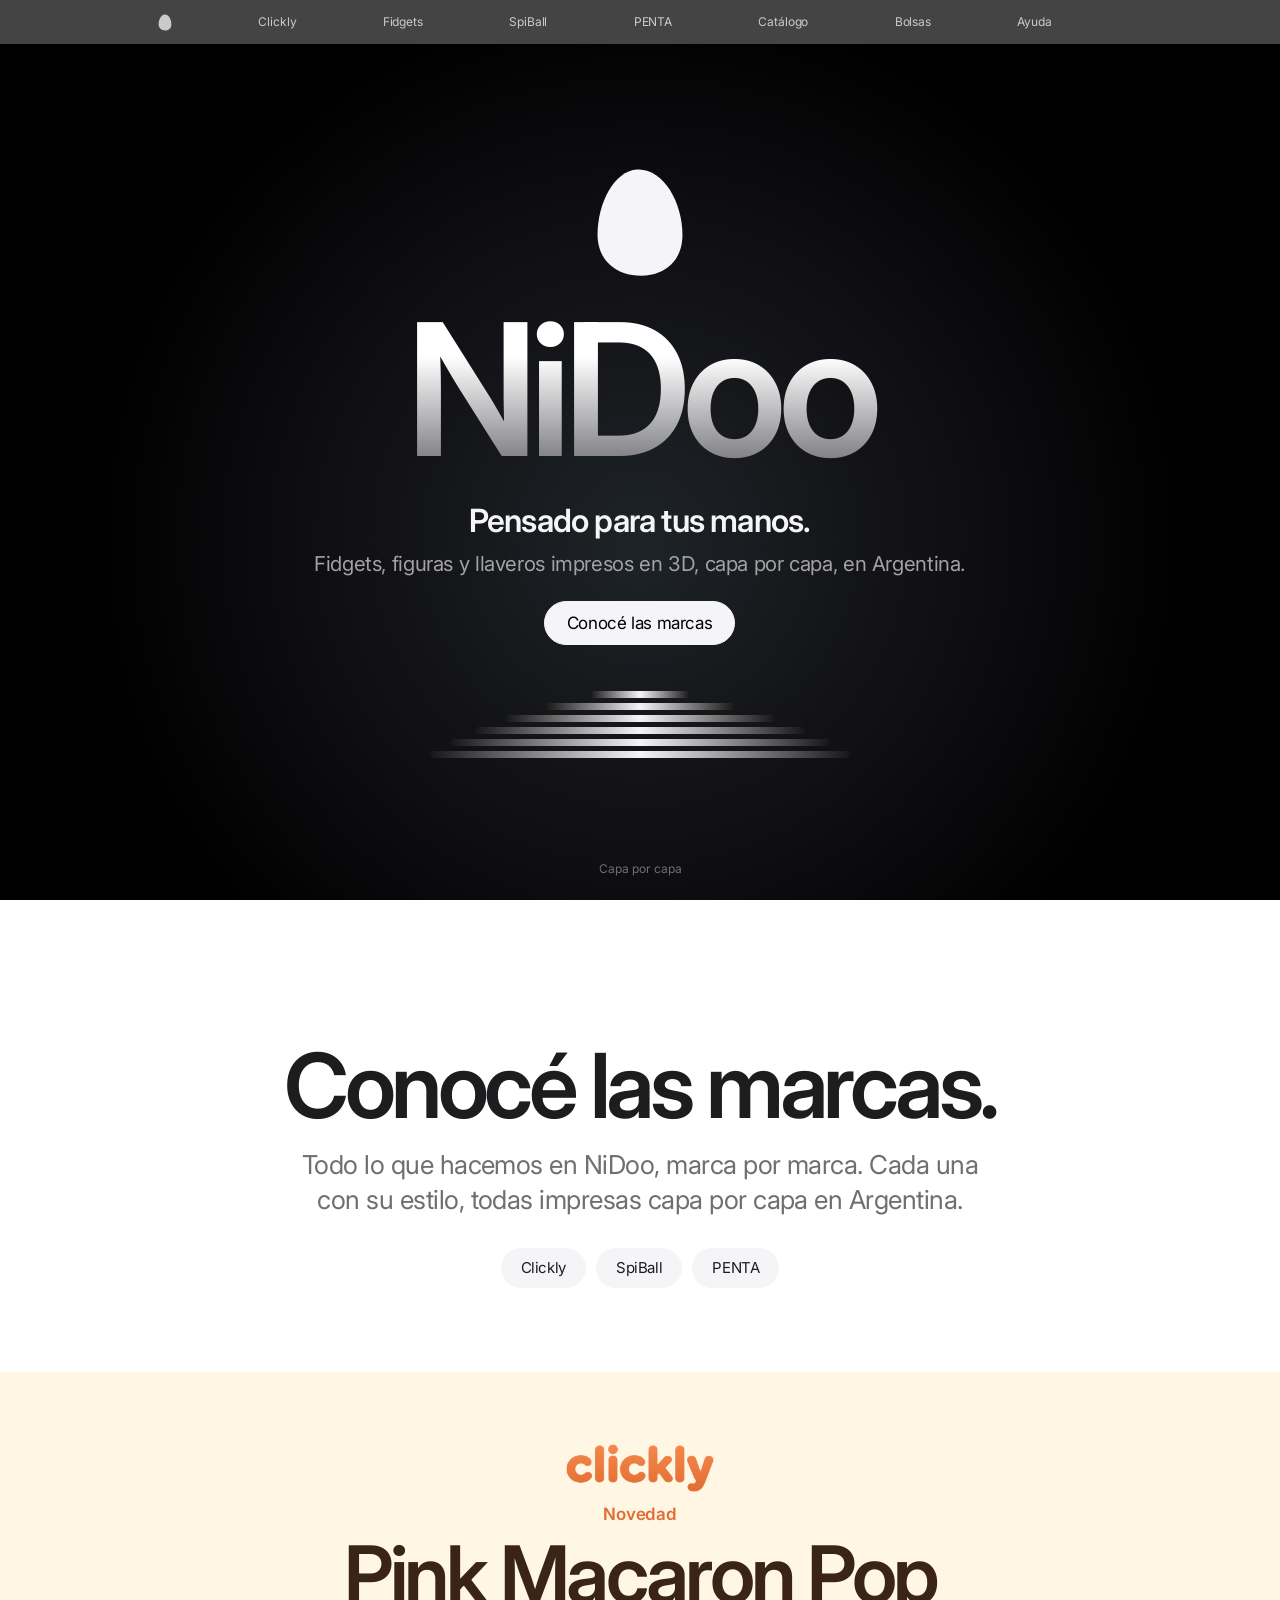
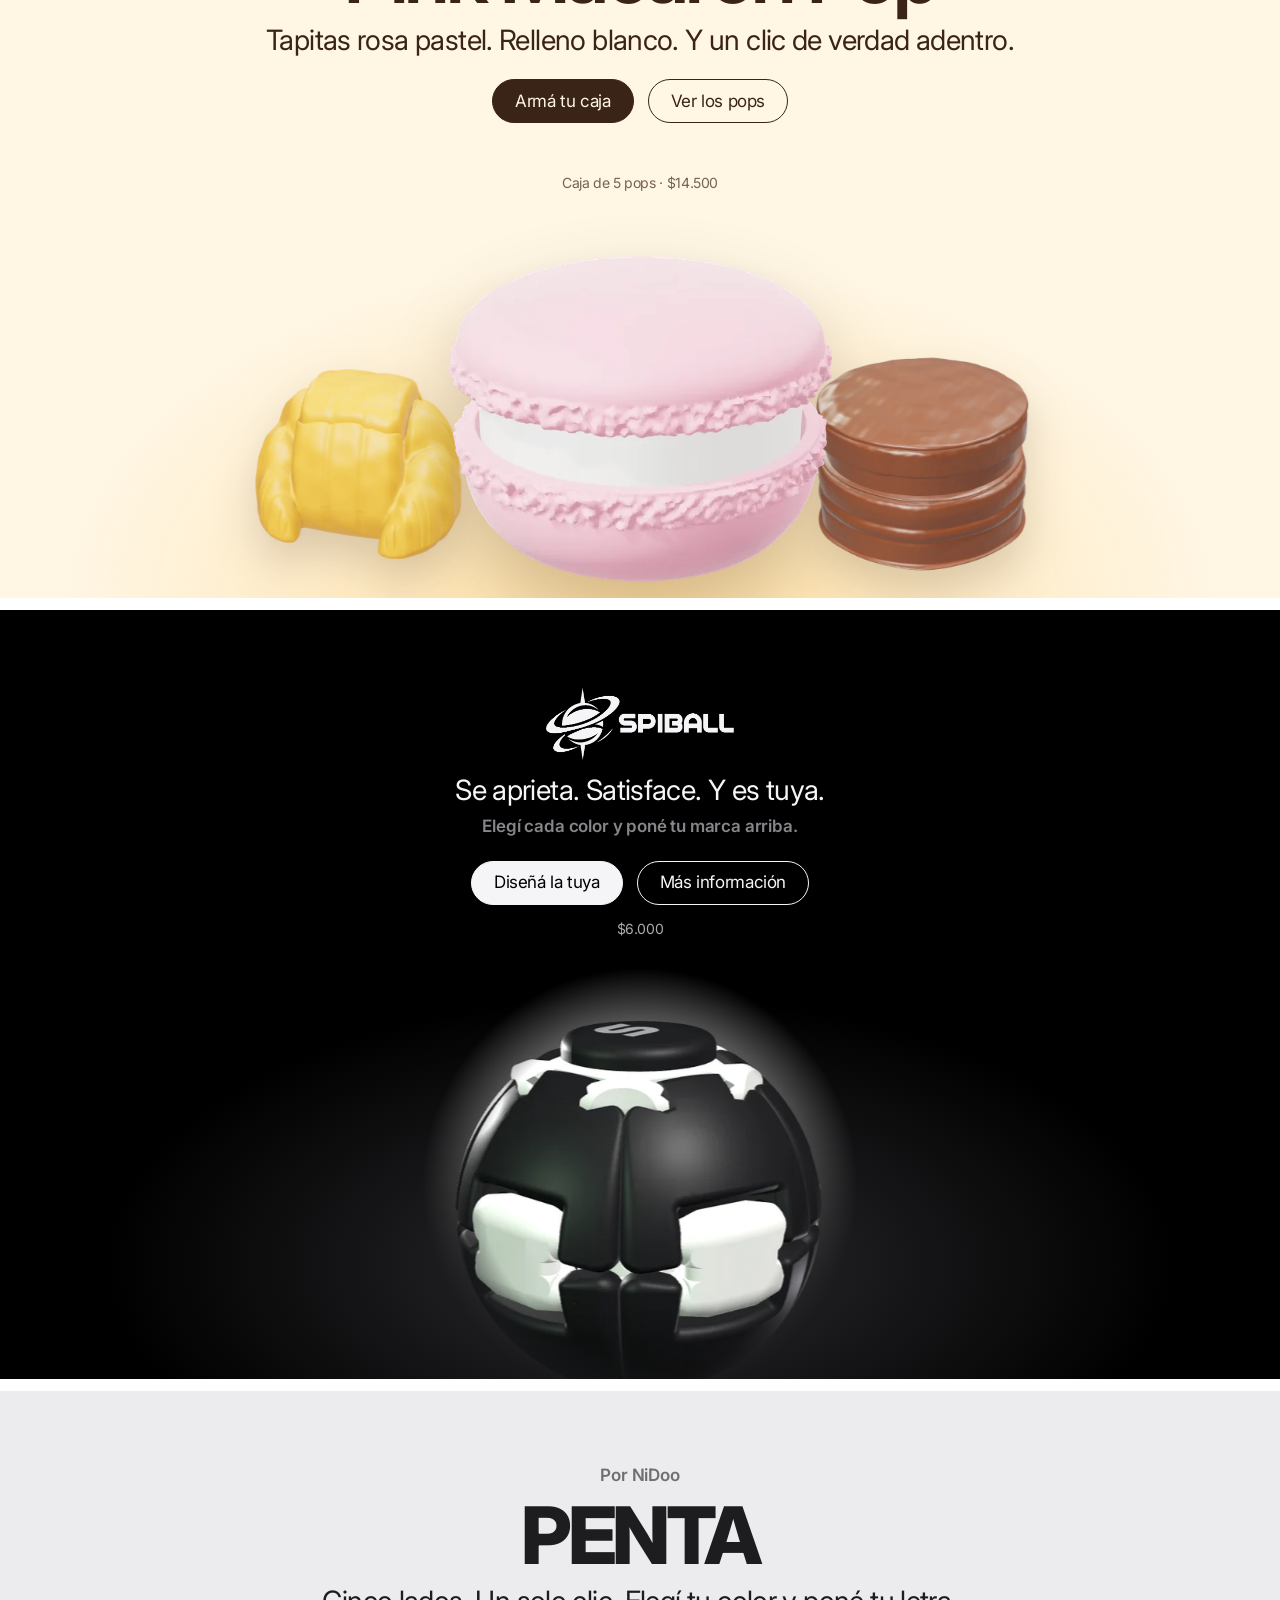
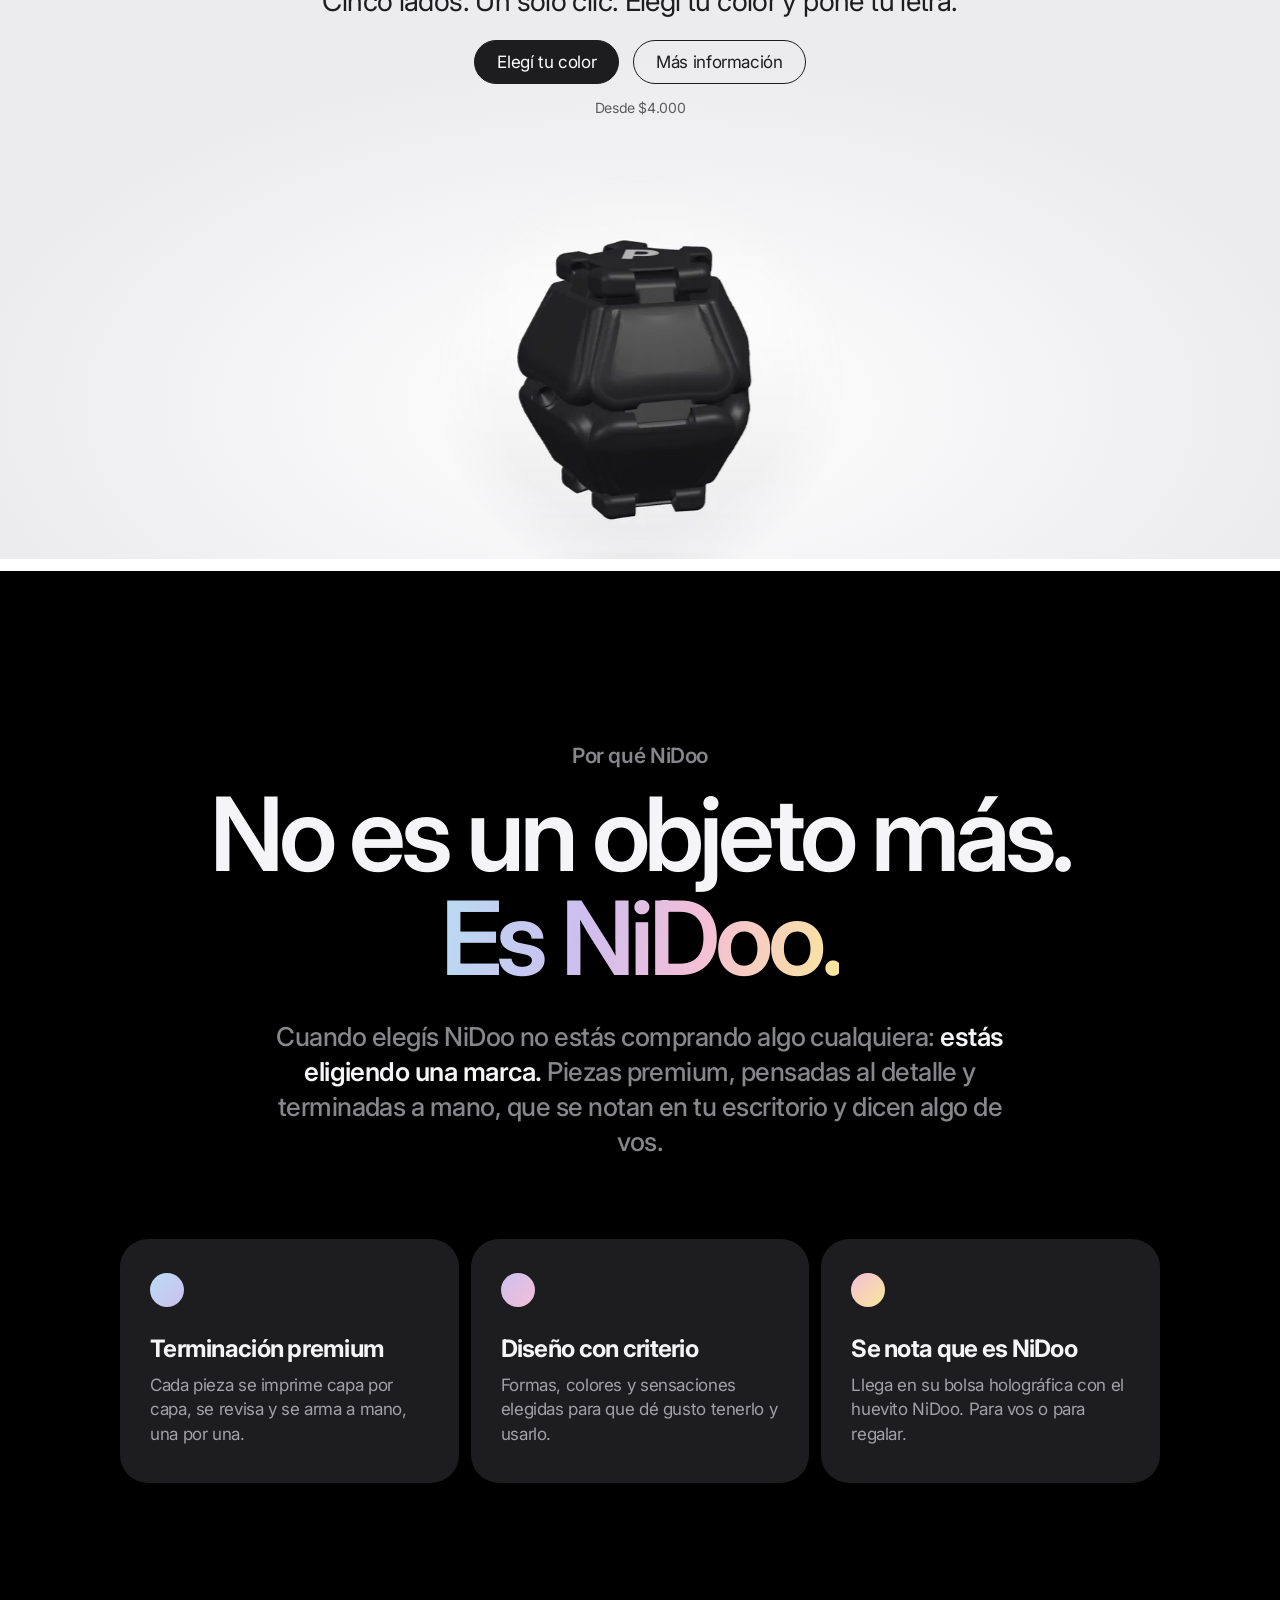
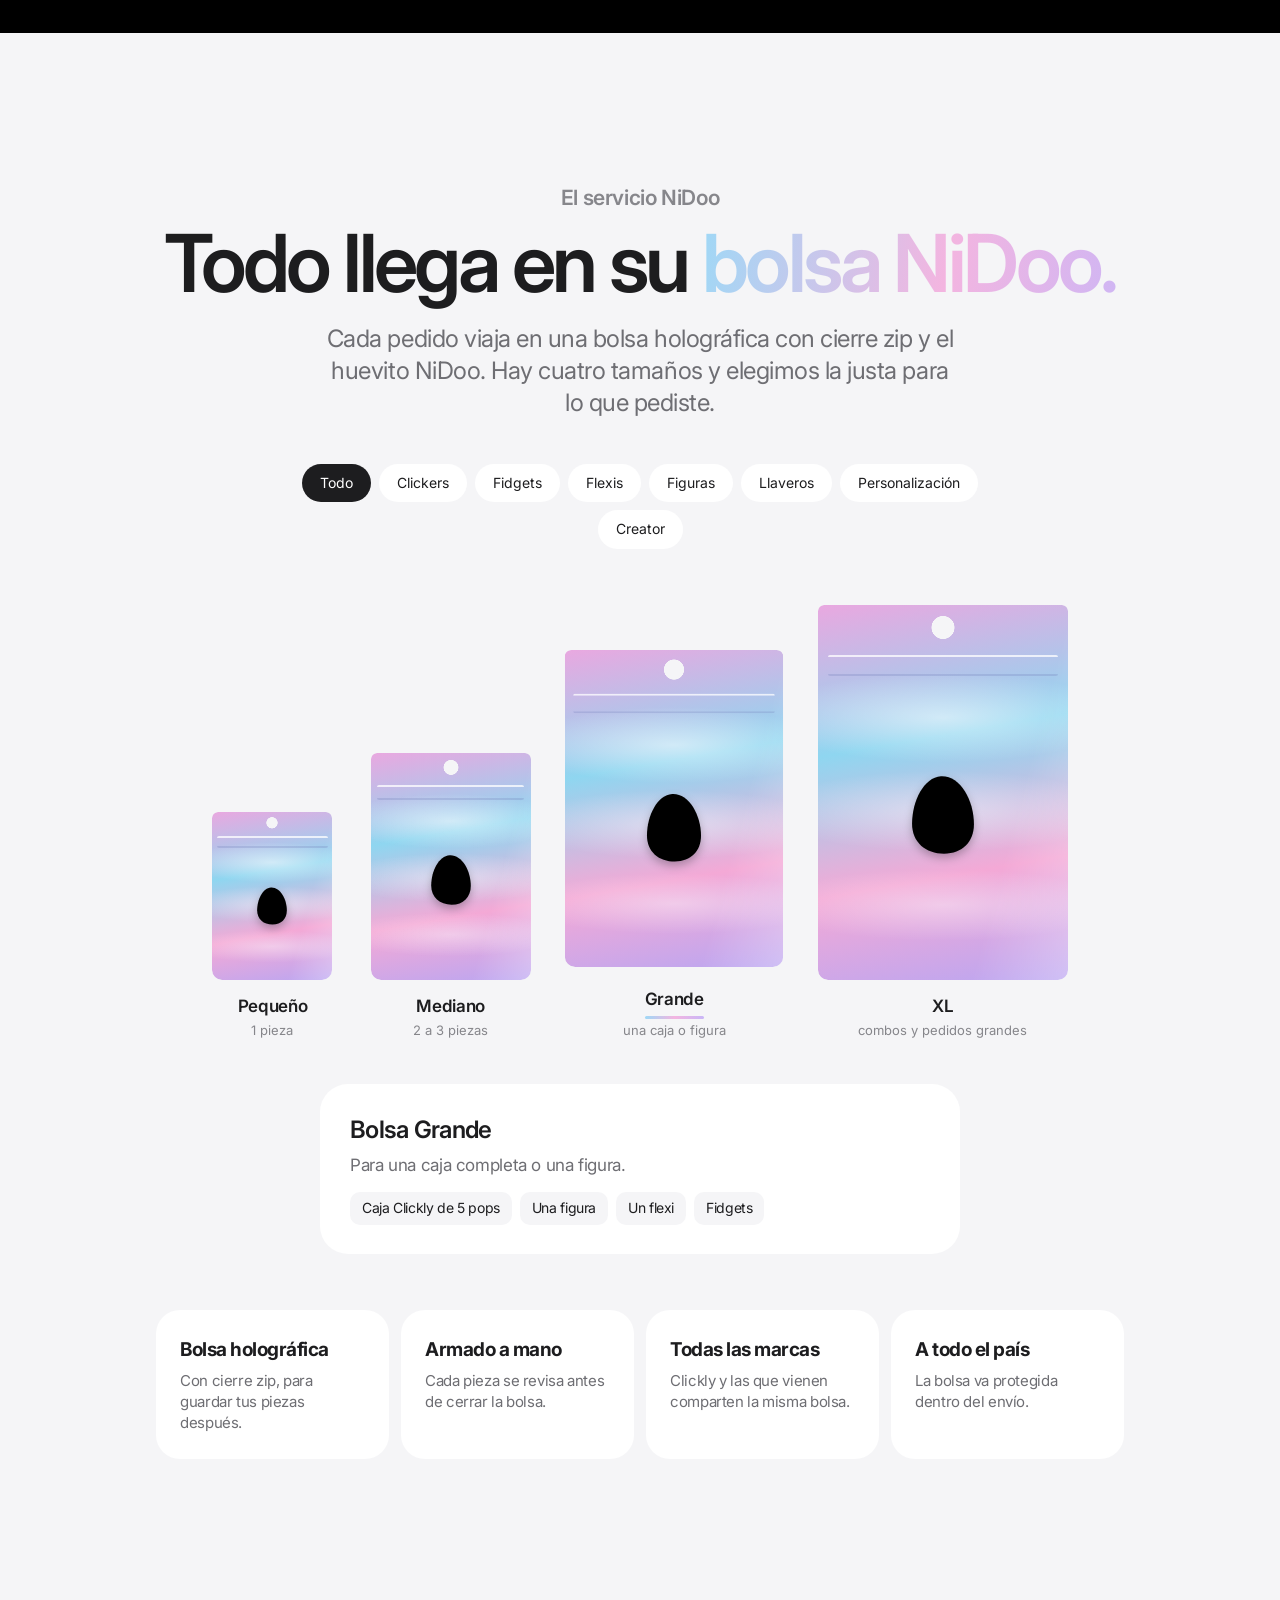
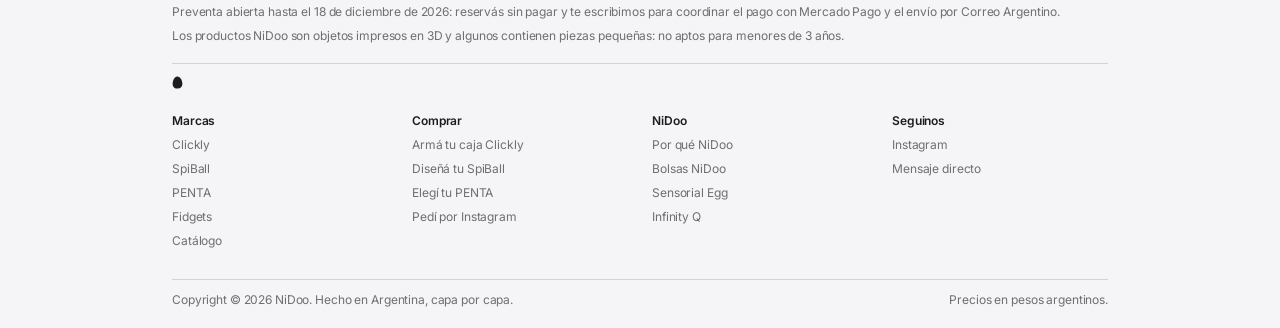
==== commit 0eba3a86: "Inicio: logo SpiBall en blanco, sin bloques de Catálogo ni Fidgets, sección Conocé las marcas Co-Aut" ====
--- a/index.html
+++ b/index.html
@@ -55,7 +55,8 @@
 .hero .cue{position:absolute;left:50%;bottom:22px;translate:-50% 0;font-size:12px;color:#6e6e73;letter-spacing:0;animation:up 1s 1.4s both}
 
 /* 2 · bloques a todo el ancho, uno por marca */
-.stack{display:grid;gap:12px;padding:12px 0 0;background:var(--bg)}
+.stack{display:grid;gap:12px;padding:0 0 12px;background:var(--bg);scroll-margin-top:44px}
+.stack>section{scroll-margin-top:44px}
 .promo{position:relative;display:flex;flex-direction:column;align-items:center;text-align:center;overflow:hidden;min-height:min(760px,92svh);padding:clamp(52px,6vw,72px) 22px 0}
 .promo .ey{font-size:clamp(14px,1.4vw,17px);font-weight:600;letter-spacing:-.01em}
 .promo h2{font-size:clamp(44px,6.2vw,80px);font-weight:600;letter-spacing:-.045em;line-height:1.04;margin-top:6px}
@@ -79,11 +80,22 @@
 .p-fid .art .a2{width:clamp(170px,22vw,290px);left:62%;bottom:2%;filter:drop-shadow(0 26px 26px rgba(60,90,140,.24))}
 
 .p-spb{background:radial-gradient(60% 50% at 50% 85%,#2c2c30 0%,#000 70%);color:#f5f5f7}
-.p-spb .wm{height:clamp(44px,6vw,72px);width:auto;margin-top:6px}
+.p-spb .wm{display:block;height:clamp(44px,6vw,72px);aspect-ratio:730/279;margin-top:6px;background:#f5f5f7;-webkit-mask:url(/spiball/logo-full.png) center/contain no-repeat;mask:url(/spiball/logo-full.png) center/contain no-repeat}
 .p-spb .ey{color:#86868b}
 .p-spb .btn{--c:#f5f5f7;--t:#000}
 .p-spb .art img{width:clamp(280px,34vw,440px);bottom:-6%;-webkit-mask-image:radial-gradient(circle at 50% 50%,#000 52%,transparent 71%);mask-image:radial-gradient(circle at 50% 50%,#000 52%,transparent 71%)}
 
+.mh{text-align:center;padding:clamp(90px,11vw,140px) 22px clamp(50px,6vw,72px)}
+.mh h2{font-size:clamp(48px,7vw,96px);font-weight:600;letter-spacing:-.05em;line-height:1.02}
+.mh p{font-size:clamp(19px,2.2vw,26px);color:var(--fg2);max-width:700px;margin:16px auto 0;letter-spacing:-.02em;line-height:1.35}
+.mchips{display:flex;gap:10px;justify-content:center;flex-wrap:wrap;margin-top:30px}
+.mchips a{font-size:15px;padding:9px 20px;border-radius:980px;background:var(--bg2);transition:background .2s,transform .15s}
+.mchips a:hover{background:#e8e8ed}.mchips a:active{transform:scale(.96)}
+.p-pnt{background:radial-gradient(70% 60% at 50% 80%,#fff 0%,#ececef 75%);color:#1d1d1f}
+.p-pnt h2{font-weight:800;letter-spacing:-.055em}
+.p-pnt .ey{color:#6e6e73}
+.p-pnt .btn{--c:#1d1d1f;--t:#fff}
+.p-pnt .art img{width:clamp(280px,32vw,420px);bottom:-6%;-webkit-mask-image:radial-gradient(circle at 50% 50%,#000 52%,transparent 71%);mask-image:radial-gradient(circle at 50% 50%,#000 52%,transparent 71%)}
 /* 3 · grilla de dos */
 .grid{display:grid;grid-template-columns:repeat(2,minmax(0,1fr));gap:12px;padding:12px}
 .tile{position:relative;display:flex;flex-direction:column;align-items:center;text-align:center;overflow:hidden;min-height:clamp(500px,48vw,620px);padding:clamp(44px,5vw,60px) 22px 0}
@@ -171,7 +183,7 @@
   .p-clk .art .m{width:230px}.p-clk .art .l,.p-clk .art .r{width:96px;bottom:14%}
   .p-clk .art .l{left:calc(50% - 118px)}.p-clk .art .r{left:calc(50% + 118px)}
   .p-fid .art .a1{width:190px;left:36%}.p-fid .art .a2{width:160px;left:68%}
-  .p-spb .art img{width:300px}
+  .p-spb .art img,.p-pnt .art img{width:300px}
   .tile{min-height:0;padding-bottom:0}.tile .art{min-height:250px}.t-cat .row{gap:6px;margin-bottom:24px}.t-cat .row img{border-radius:12px}
   .btn{min-height:40px;padding:0 18px;font-size:16px}
   .brow{gap:8px;padding:0 10px}.bag b{font-size:13px}.bag small{display:none}
@@ -197,7 +209,7 @@
       <h1>NiDoo</h1>
       <p class="sub">Pensado para tus manos.</p>
       <p class="sub2">Fidgets, figuras y llaveros impresos en 3D, capa por capa, en Argentina.</p>
-      <div class="ctas"><a class="btn" href="#marcas">Conocé las marcas</a><a class="btn o" href="/catalogo/">Ver el catálogo</a></div>
+      <div class="ctas"><a class="btn" href="#marcas">Conocé las marcas</a></div>
       <div class="plate" aria-hidden="true"><i style="width:min(52vw,420px);animation-delay:.9s"></i><i style="width:min(47vw,380px);animation-delay:1s"></i><i style="width:min(41vw,330px);animation-delay:1.1s"></i><i style="width:min(33vw,270px);animation-delay:1.2s"></i><i style="width:min(24vw,190px);animation-delay:1.3s"></i><i style="width:min(13vw,100px);animation-delay:1.4s"></i></div>
     </div>
     <span class="cue" aria-hidden="true">Capa por capa</span>
@@ -205,7 +217,12 @@
 
   <!-- 2 · una marca por bloque -->
   <div class="stack" id="marcas">
-    <section class="promo p-clk" aria-labelledby="pClk">
+    <header class="mh">
+      <h2 data-r>Conocé las marcas.</h2>
+      <p data-r="d1">Todo lo que hacemos en NiDoo, marca por marca. Cada una con su estilo, todas impresas capa por capa en Argentina.</p>
+      <nav class="mchips" aria-label="Marcas" data-r="d2"><a href="#pClkS">Clickly</a><a href="#pSpbS">SpiBall</a><a href="#pPntS">PENTA</a></nav>
+    </header>
+    <section class="promo p-clk" id="pClkS" aria-labelledby="pClk">
       <div class="logo" role="img" aria-label="Clickly" data-r></div>
       <p class="ey" data-r="d1">Novedad</p>
       <h2 id="pClk" data-r="d1">Pink Macaron Pop</h2>
@@ -215,42 +232,27 @@
       <div class="art" aria-hidden="true"><img class="l" src="/clickly/img/medialuna.webp" alt="" data-z><img class="m" src="/clickly/img/macaron.webp" alt="" data-z><img class="r" src="/clickly/img/alfajor.webp" alt="" data-z></div>
     </section>
 
-    <section class="promo p-fid" aria-labelledby="pFid">
-      <p class="ey" data-r>Línea Fidgets</p>
-      <h2 id="pFid" data-r="d1">Fidgets</h2>
-      <p class="sub" data-r="d2">Para tener en la mano. Girás, apretás y no parás.</p>
-      <div class="ctas" data-r="d3"><a class="btn" href="/fidgets/">Ver los fidgets</a><a class="btn o" href="/fidgets/sensorial-egg/">Sensorial Egg</a></div>
-      <div class="art" aria-hidden="true"><img class="a1" src="/fidgets/sensorial-egg.webp" alt="" loading="lazy" data-z><img class="a2" src="/fidgets/infinity-lavanda.webp" alt="" loading="lazy" data-z></div>
-    </section>
-
-    <section class="promo p-spb" aria-labelledby="pSpb">
+
+    <section class="promo p-spb" id="pSpbS" aria-labelledby="pSpb">
       <h2 id="pSpb" class="sr" style="position:absolute;width:1px;height:1px;overflow:hidden;clip:rect(0 0 0 0)">SpiBall</h2>
-      <img class="wm" src="/spiball/logo-full.png" alt="SpiBall" data-r>
+      <span class="wm" role="img" aria-label="SpiBall" data-r></span>
       <p class="sub" data-r="d1" style="margin-top:14px">Se aprieta. Satisface. Y es tuya.</p>
       <p class="ey" data-r="d2" style="margin-top:6px">Elegí cada color y poné tu marca arriba.</p>
       <div class="ctas" data-r="d3"><a class="btn" href="/spiball/#disena">Diseñá la tuya</a><a class="btn o" href="/spiball/">Más información</a></div>
       <p class="price" data-r="d3">$6.000</p>
       <div class="art" aria-hidden="true"><img src="/media/marca-spiball.webp" alt="" loading="lazy" data-z></div>
     </section>
-  </div>
-
-  <!-- 3 · grilla -->
-  <div class="grid">
-    <section class="tile t-pnt" aria-labelledby="tPnt">
+
+    <section class="promo p-pnt" id="pPntS" aria-labelledby="pPnt">
       <p class="ey" data-r>Por NiDoo</p>
-      <h2 id="tPnt" data-r="d1">PENTA</h2>
-      <p class="sub" data-r="d2">Cinco lados. Un solo clic.</p>
+      <h2 id="pPnt" data-r="d1">PENTA</h2>
+      <p class="sub" data-r="d2">Cinco lados. Un solo clic. Elegí tu color y poné tu letra.</p>
       <div class="ctas" data-r="d3"><a class="btn" href="/penta/#disena">Elegí tu color</a><a class="btn o" href="/penta/">Más información</a></div>
+      <p class="price" data-r="d3">Desde $4.000</p>
       <div class="art" aria-hidden="true"><img src="/media/marca-penta.webp" alt="" loading="lazy" data-z></div>
     </section>
-    <section class="tile t-cat" aria-labelledby="tCat">
-      <p class="ey" data-r>Catálogo · desde $2.500</p>
-      <h2 id="tCat" data-r="d1">Todo lo que imprimimos.</h2>
-      <p class="sub" data-r="d2">Figuras, comiditas, articulados y llaveros.</p>
-      <div class="ctas" data-r="d3"><a class="btn" href="/catalogo/">Ver el catálogo</a></div>
-      <div class="row" aria-hidden="true"><img src="/catalogo/img/capibara.webp" alt="" loading="lazy" data-r><img src="/catalogo/img/dragon.webp" alt="" loading="lazy" data-r="d1"><img src="/catalogo/img/choclo.webp" alt="" loading="lazy" data-r="d2"><img src="/catalogo/img/rana.webp" alt="" loading="lazy" data-r="d3"></div>
-    </section>
   </div>
+
 
   <!-- 4 · por qué NiDoo -->
   <section class="prem" id="por-que" aria-labelledby="premT">
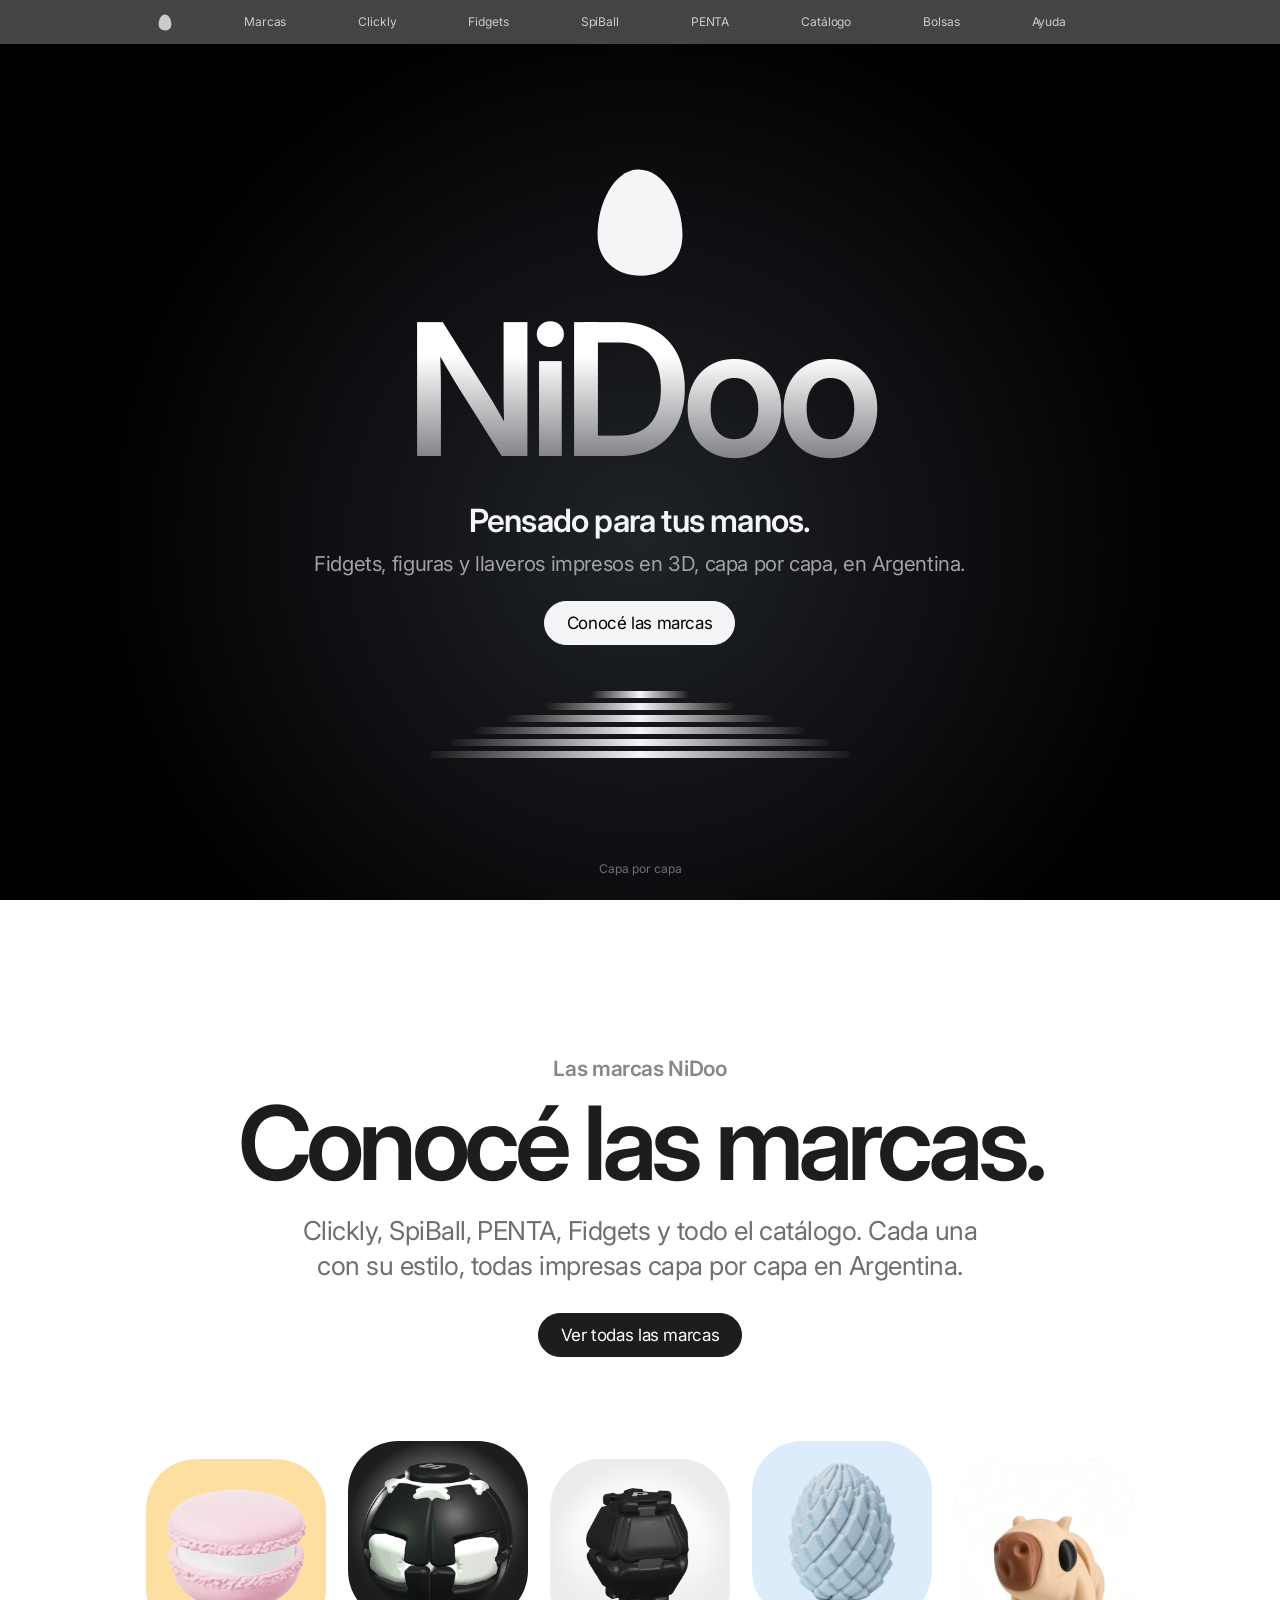
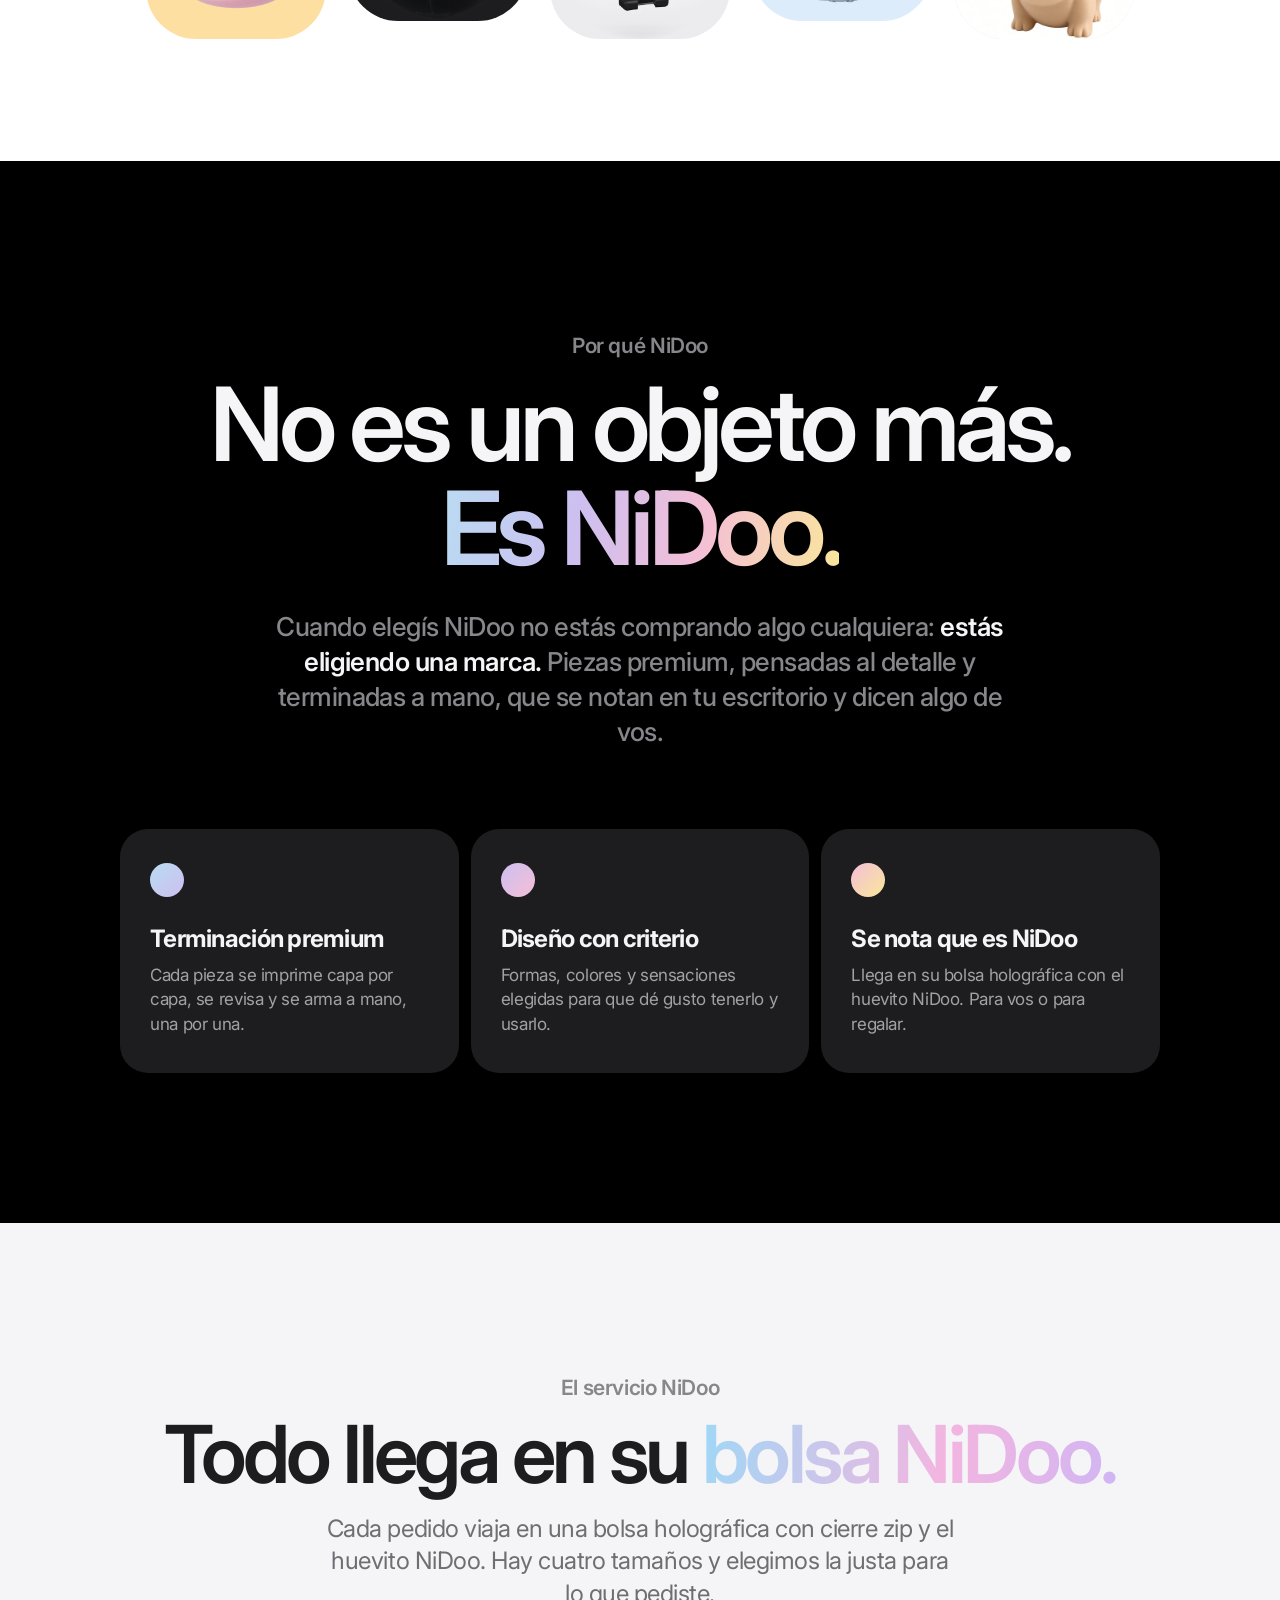
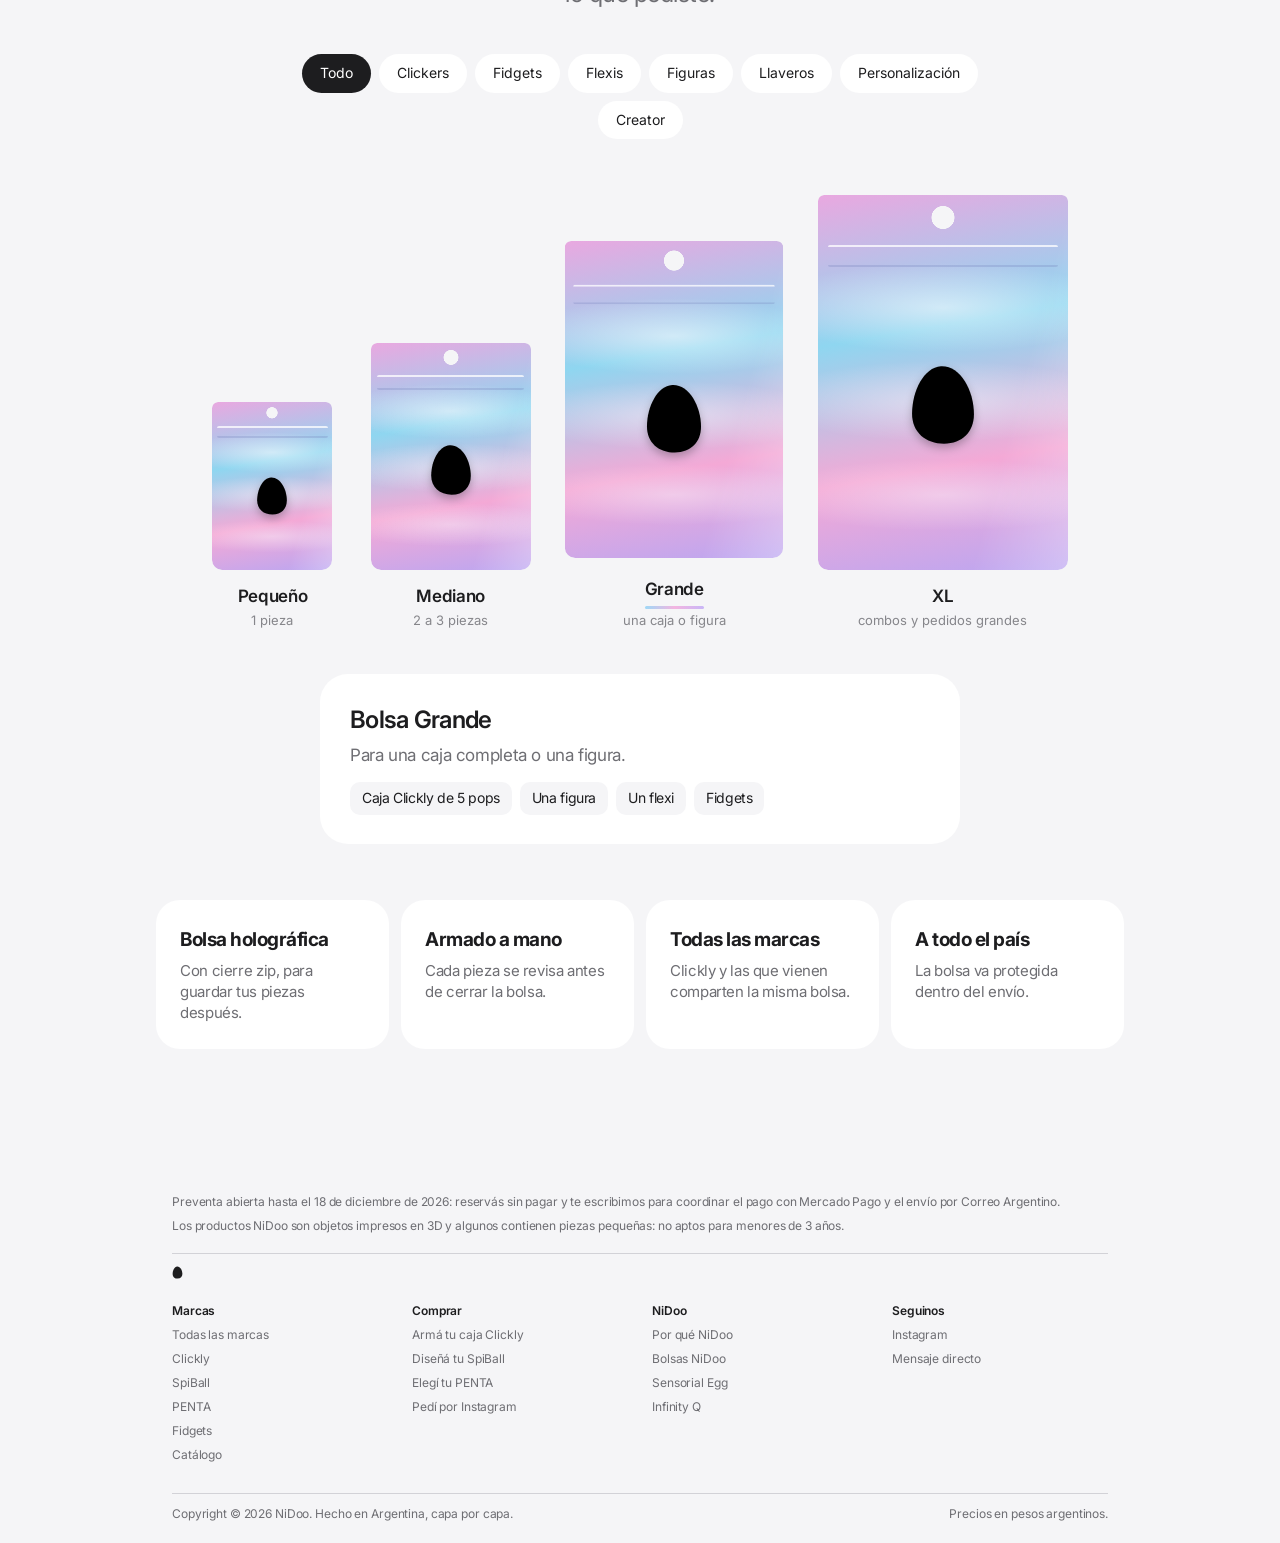
==== commit f77244af: "Inicio: sección Conocé las marcas que lleva a la nueva página /marcas/ con todas; huevo celeste sin " ====
--- a/index.html
+++ b/index.html
@@ -96,6 +96,20 @@
 .p-pnt .ey{color:#6e6e73}
 .p-pnt .btn{--c:#1d1d1f;--t:#fff}
 .p-pnt .art img{width:clamp(280px,32vw,420px);bottom:-6%;-webkit-mask-image:radial-gradient(circle at 50% 50%,#000 52%,transparent 71%);mask-image:radial-gradient(circle at 50% 50%,#000 52%,transparent 71%)}
+.mk{text-align:center;padding:clamp(100px,12vw,160px) 22px clamp(90px,11vw,140px);background:var(--bg)}
+.mk .ey{font-size:clamp(17px,1.8vw,21px);font-weight:600;color:var(--fg3)}
+.mk h2{font-size:clamp(52px,8vw,108px);font-weight:600;letter-spacing:-.055em;line-height:1;margin-top:8px}
+.mk .lead{font-size:clamp(19px,2.2vw,26px);color:var(--fg2);max-width:720px;margin:18px auto 0;letter-spacing:-.02em;line-height:1.35}
+.mk .ctas{margin-top:30px}
+.mk .parade{display:flex;justify-content:center;gap:clamp(10px,2vw,22px);margin:clamp(56px,7vw,84px) auto 0;max-width:1000px}
+.mk .parade span{flex:1;max-width:180px;aspect-ratio:1;border-radius:28%;background:var(--b);display:grid;place-items:center;overflow:hidden;transition:transform .5s var(--ease)}
+.mk .parade span:nth-child(odd){transform:translateY(18px)}
+.mk .parade:hover span{transform:translateY(-6px)}
+.mk .parade img{width:78%;height:78%;object-fit:contain}
+.mk .parade img.cv{width:100%;height:100%;object-fit:cover}
+.mk .parade span:last-child{box-shadow:inset 0 0 0 1px #e8e8ed}
+.mk .parade img.bl{width:100%;height:100%;object-fit:cover;-webkit-mask-image:radial-gradient(circle at 50% 50%,#000 50%,transparent 72%);mask-image:radial-gradient(circle at 50% 50%,#000 50%,transparent 72%)}
+@media (max-width:600px){.mk .parade{gap:8px}.mk .parade span{border-radius:24%}.mk .parade span:nth-child(odd){transform:translateY(10px)}}
 /* 3 · grilla de dos */
 .grid{display:grid;grid-template-columns:repeat(2,minmax(0,1fr));gap:12px;padding:12px}
 .tile{position:relative;display:flex;flex-direction:column;align-items:center;text-align:center;overflow:hidden;min-height:clamp(500px,48vw,620px);padding:clamp(44px,5vw,60px) 22px 0}
@@ -215,43 +229,20 @@
     <span class="cue" aria-hidden="true">Capa por capa</span>
   </section>
 
-  <!-- 2 · una marca por bloque -->
-  <div class="stack" id="marcas">
-    <header class="mh">
-      <h2 data-r>Conocé las marcas.</h2>
-      <p data-r="d1">Todo lo que hacemos en NiDoo, marca por marca. Cada una con su estilo, todas impresas capa por capa en Argentina.</p>
-      <nav class="mchips" aria-label="Marcas" data-r="d2"><a href="#pClkS">Clickly</a><a href="#pSpbS">SpiBall</a><a href="#pPntS">PENTA</a></nav>
-    </header>
-    <section class="promo p-clk" id="pClkS" aria-labelledby="pClk">
-      <div class="logo" role="img" aria-label="Clickly" data-r></div>
-      <p class="ey" data-r="d1">Novedad</p>
-      <h2 id="pClk" data-r="d1">Pink Macaron Pop</h2>
-      <p class="sub" data-r="d2">Tapitas rosa pastel. Relleno blanco. Y un clic de verdad adentro.</p>
-      <div class="ctas" data-r="d3"><a class="btn" href="/clickly/">Armá tu caja</a><a class="btn o" href="/clickly/#pops">Ver los pops</a></div>
-      <p class="price" data-r="d3">Caja de 5 pops · $14.500</p>
-      <div class="art" aria-hidden="true"><img class="l" src="/clickly/img/medialuna.webp" alt="" data-z><img class="m" src="/clickly/img/macaron.webp" alt="" data-z><img class="r" src="/clickly/img/alfajor.webp" alt="" data-z></div>
-    </section>
-
-
-    <section class="promo p-spb" id="pSpbS" aria-labelledby="pSpb">
-      <h2 id="pSpb" class="sr" style="position:absolute;width:1px;height:1px;overflow:hidden;clip:rect(0 0 0 0)">SpiBall</h2>
-      <span class="wm" role="img" aria-label="SpiBall" data-r></span>
-      <p class="sub" data-r="d1" style="margin-top:14px">Se aprieta. Satisface. Y es tuya.</p>
-      <p class="ey" data-r="d2" style="margin-top:6px">Elegí cada color y poné tu marca arriba.</p>
-      <div class="ctas" data-r="d3"><a class="btn" href="/spiball/#disena">Diseñá la tuya</a><a class="btn o" href="/spiball/">Más información</a></div>
-      <p class="price" data-r="d3">$6.000</p>
-      <div class="art" aria-hidden="true"><img src="/media/marca-spiball.webp" alt="" loading="lazy" data-z></div>
-    </section>
-
-    <section class="promo p-pnt" id="pPntS" aria-labelledby="pPnt">
-      <p class="ey" data-r>Por NiDoo</p>
-      <h2 id="pPnt" data-r="d1">PENTA</h2>
-      <p class="sub" data-r="d2">Cinco lados. Un solo clic. Elegí tu color y poné tu letra.</p>
-      <div class="ctas" data-r="d3"><a class="btn" href="/penta/#disena">Elegí tu color</a><a class="btn o" href="/penta/">Más información</a></div>
-      <p class="price" data-r="d3">Desde $4.000</p>
-      <div class="art" aria-hidden="true"><img src="/media/marca-penta.webp" alt="" loading="lazy" data-z></div>
-    </section>
-  </div>
+  <!-- 2 · conocé las marcas -->
+  <section class="mk" id="marcas" aria-labelledby="mkT">
+    <p class="ey" data-r>Las marcas NiDoo</p>
+    <h2 id="mkT" data-r="d1">Conocé las marcas.</h2>
+    <p class="lead" data-r="d2">Clickly, SpiBall, PENTA, Fidgets y todo el catálogo. Cada una con su estilo, todas impresas capa por capa en Argentina.</p>
+    <div class="ctas" data-r="d3"><a class="btn" href="/marcas/">Ver todas las marcas</a></div>
+    <a class="parade" href="/marcas/" aria-label="Ver todas las marcas" data-r>
+      <span style="--b:#FEDFA2"><img src="/clickly/img/macaron.webp" alt="" loading="lazy"></span>
+      <span style="--b:#1d1d1f"><img class="bl" src="/media/marca-spiball.webp" alt="" loading="lazy"></span>
+      <span style="--b:#ececef"><img class="bl" src="/media/marca-penta.webp" alt="" loading="lazy"></span>
+      <span style="--b:#dcecfb"><img src="/fidgets/sensorial-egg.webp?v=4" alt="" loading="lazy"></span>
+      <span style="--b:#fff"><img class="cv" src="/catalogo/img/capibara.webp" alt="" loading="lazy"></span>
+    </a>
+  </section>
 
 
   <!-- 4 · por qué NiDoo -->
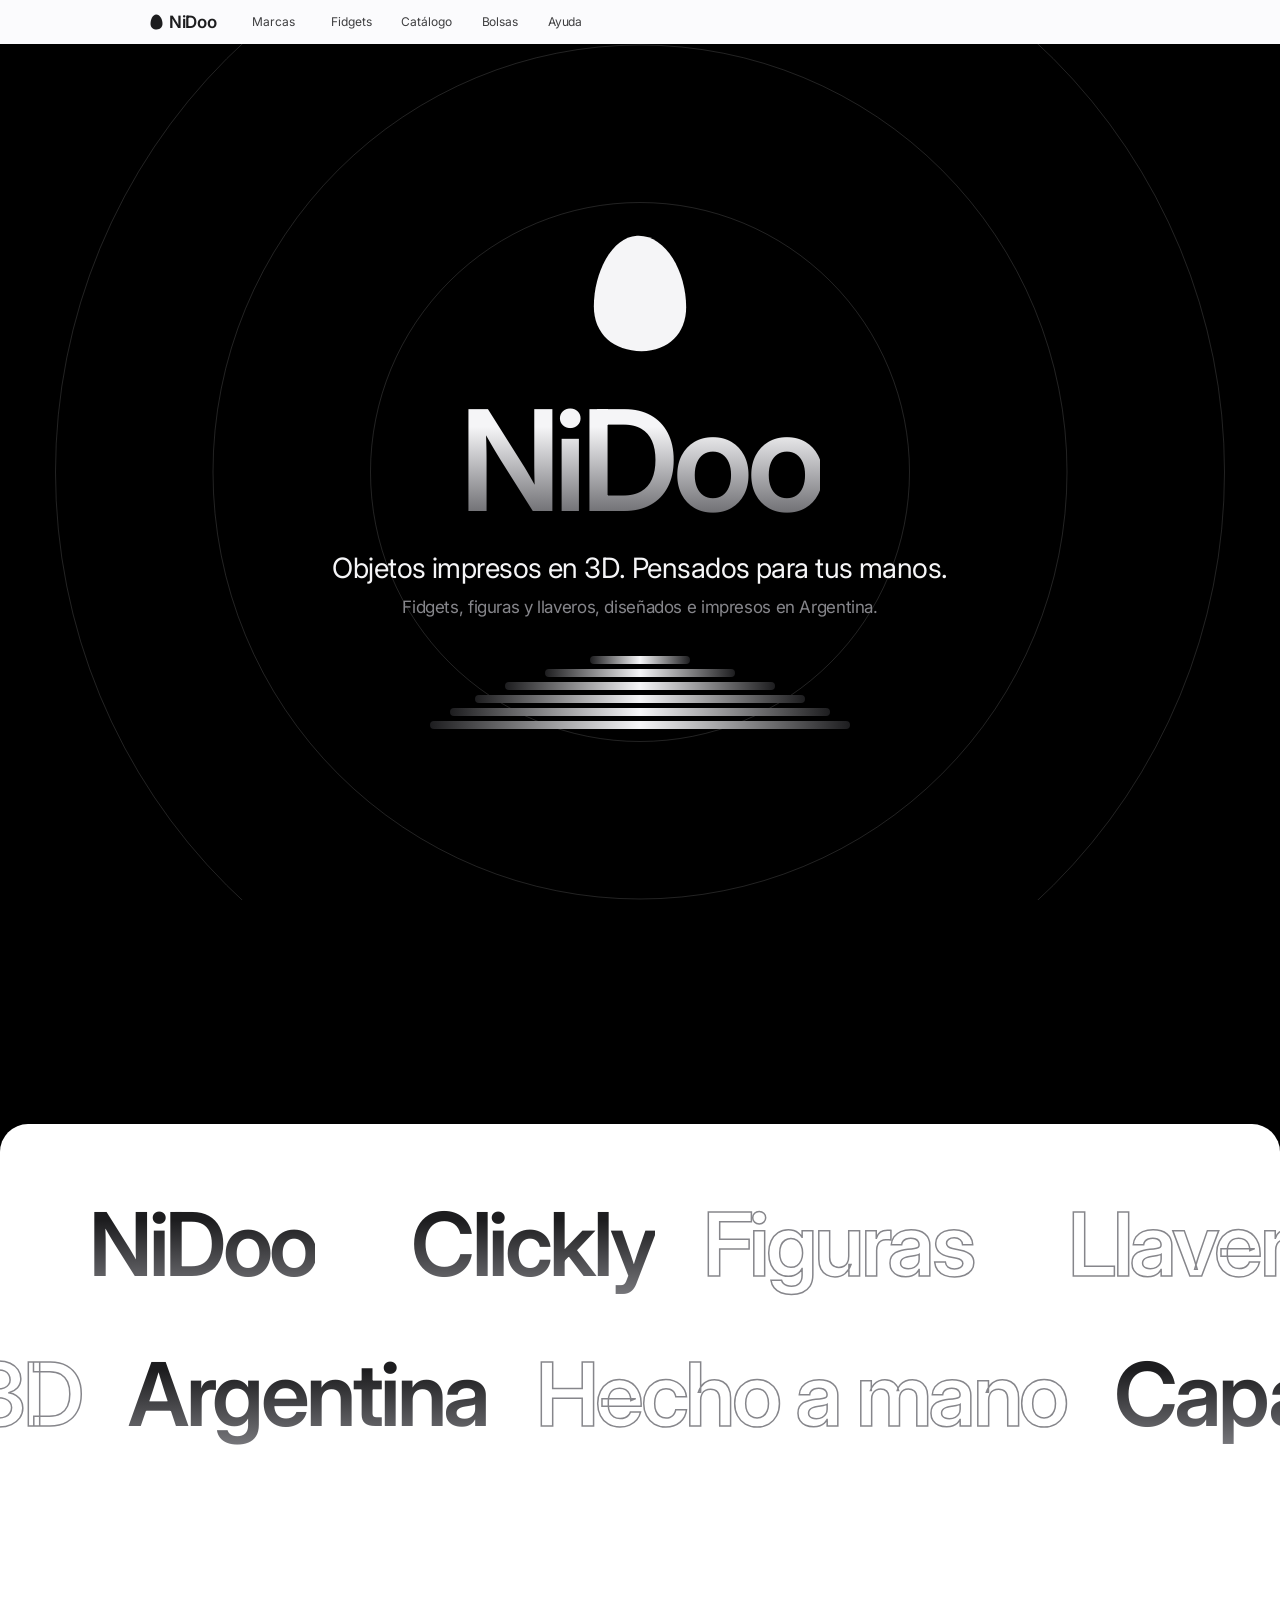
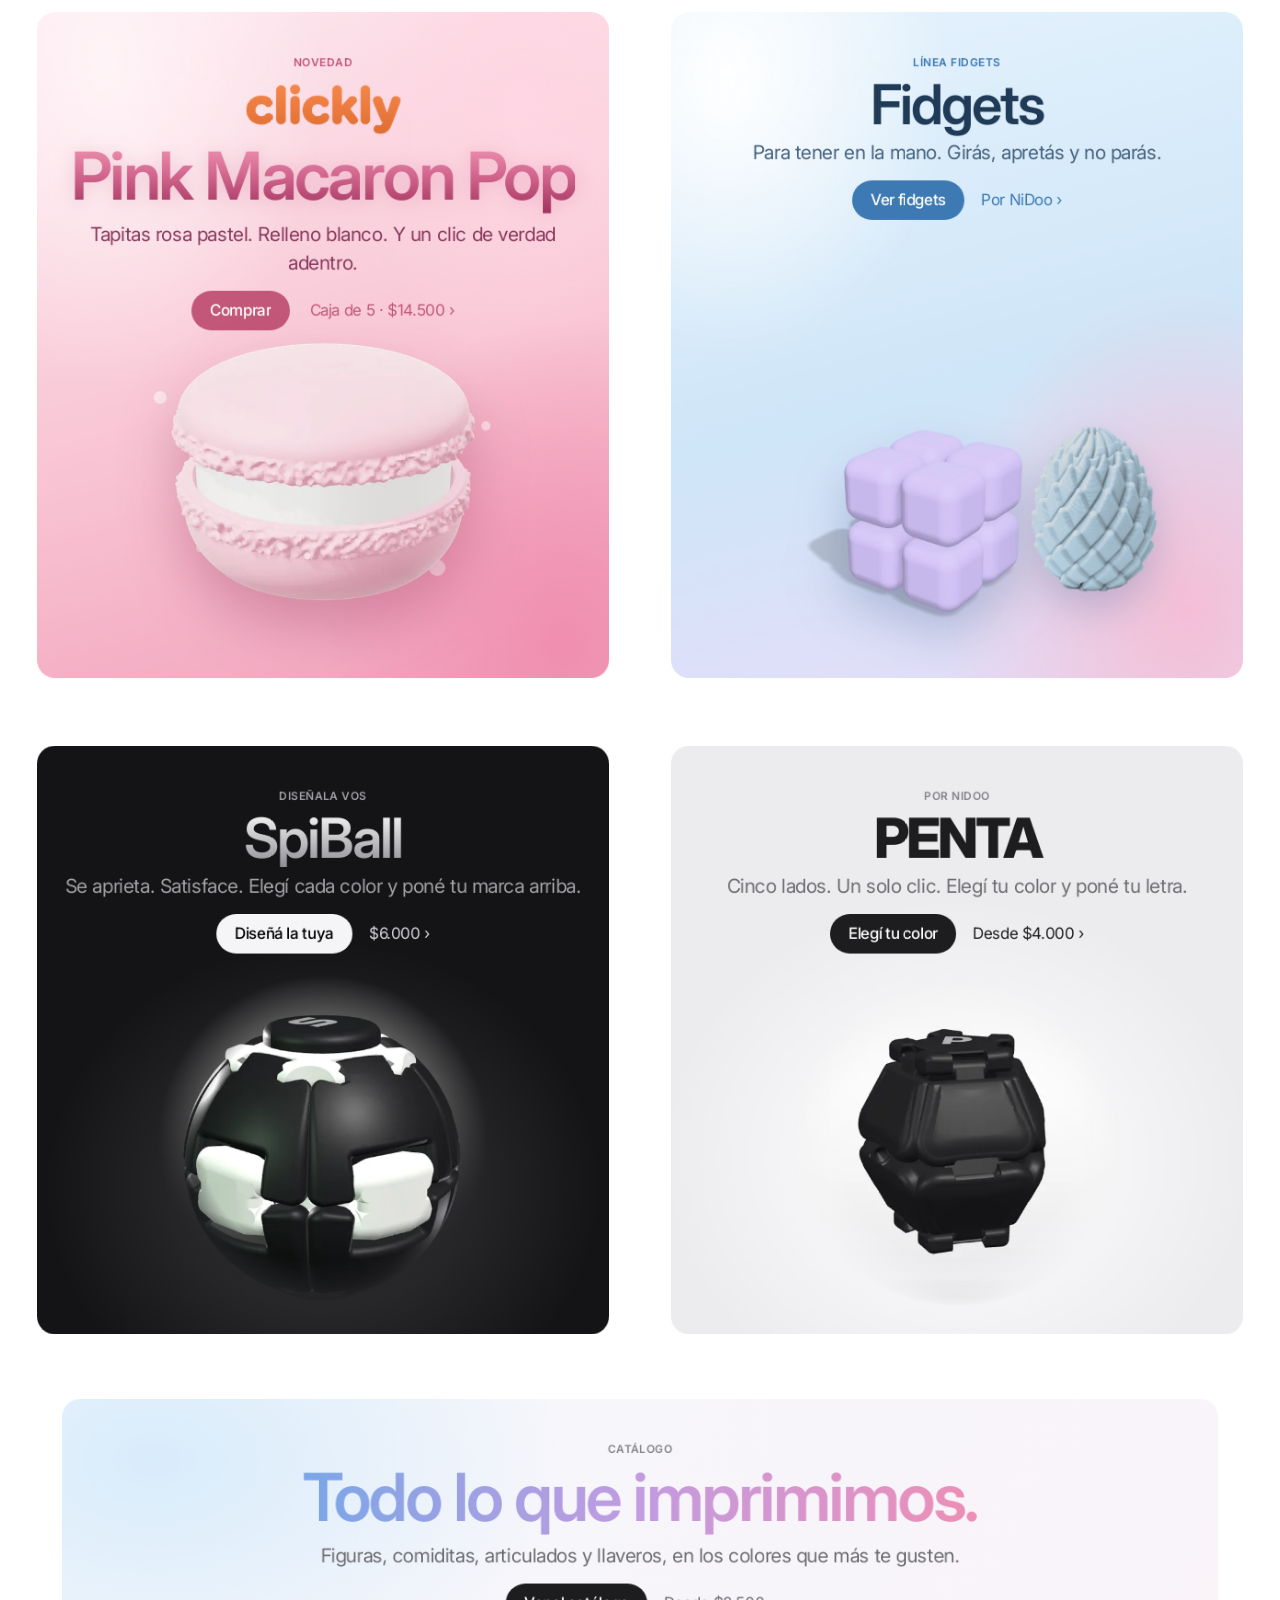
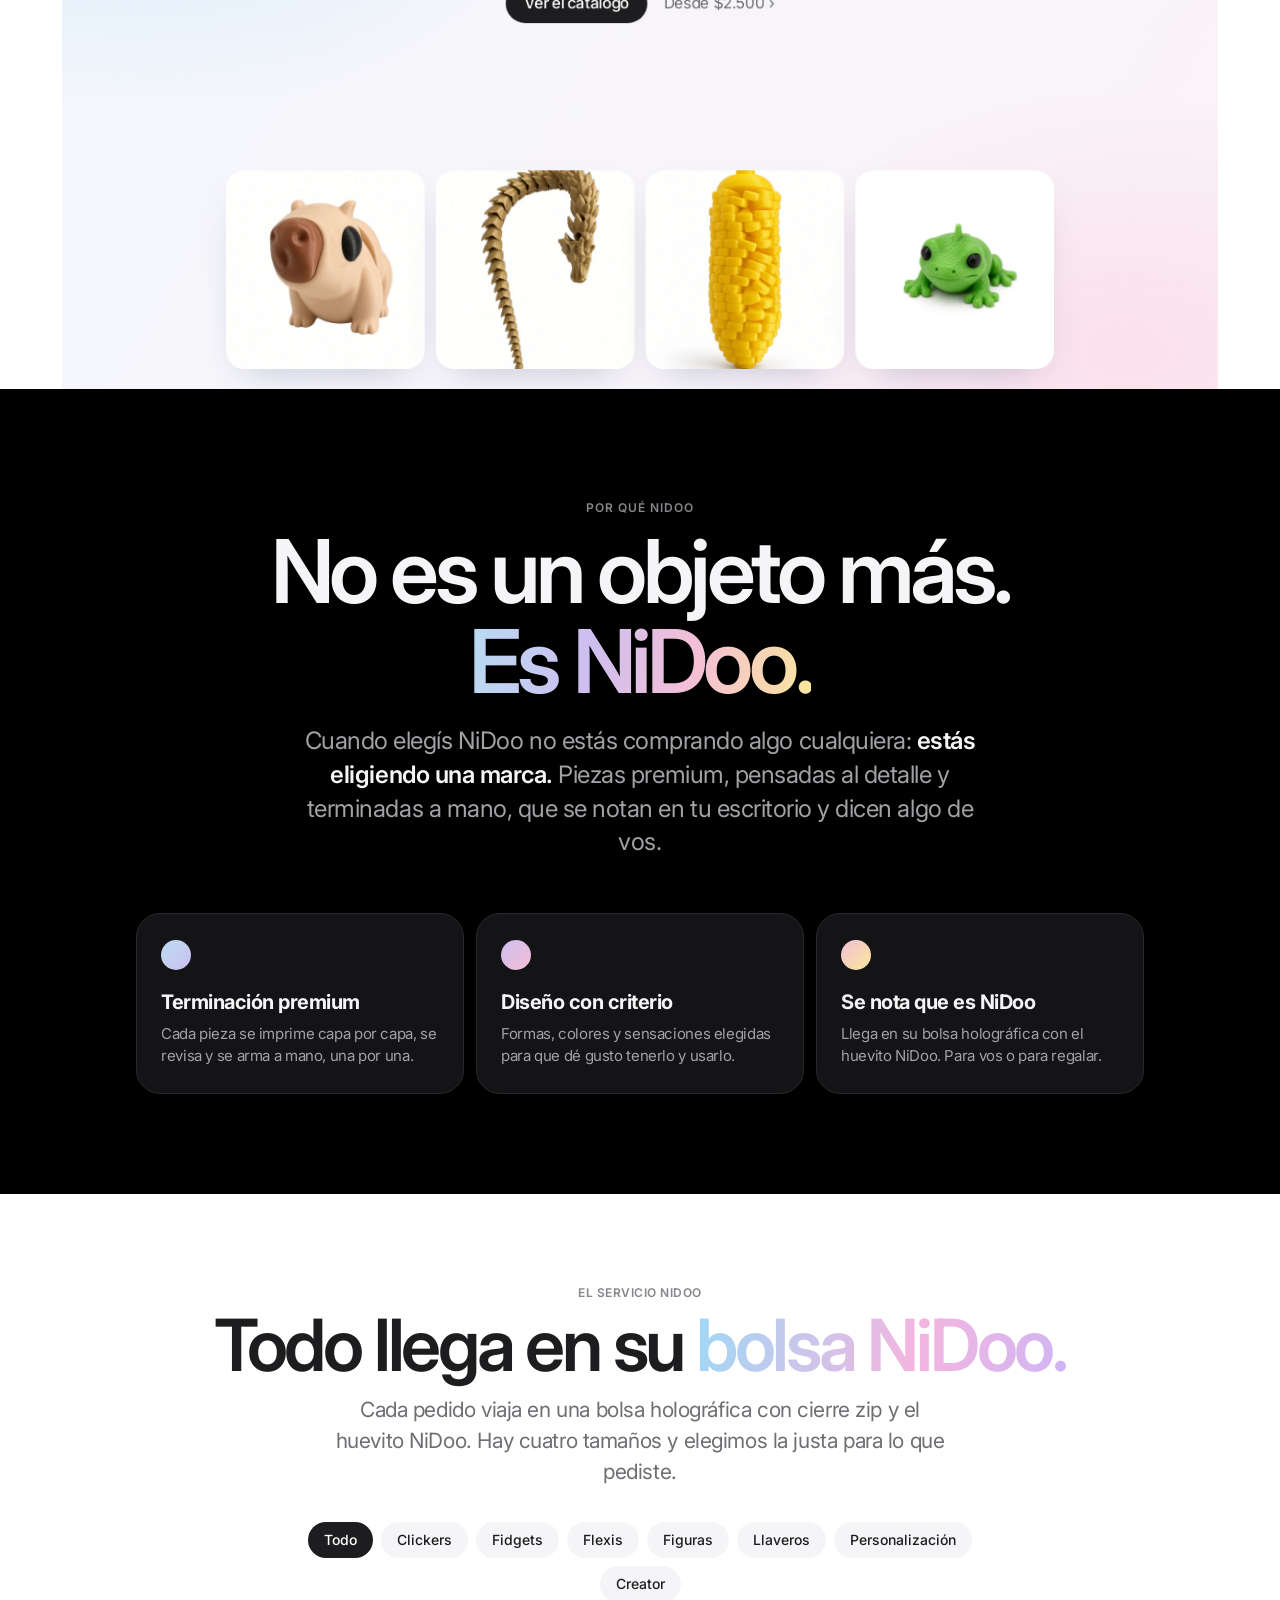
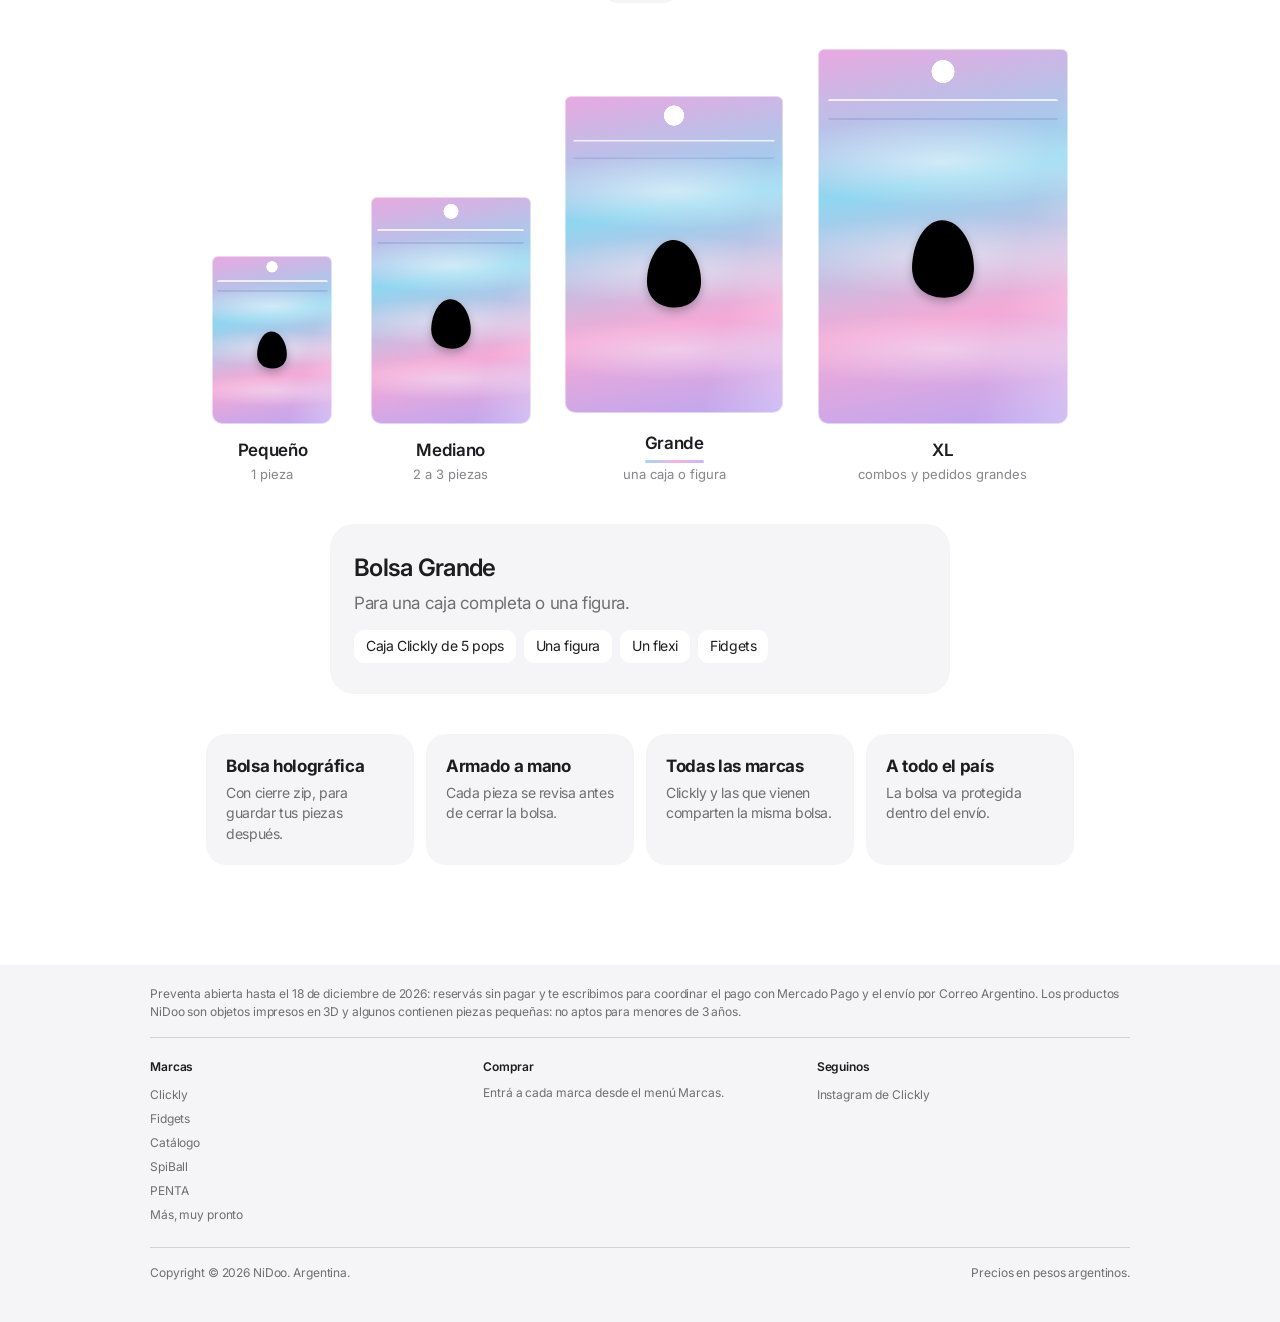
==== commit 9127ac93: "Volver todo como estaba salvo Clickly (que queda con el estilo Apple); huevo celeste corregido Co-Au" ====
--- a/index.html
+++ b/index.html
@@ -1,5 +1,5 @@
 <!doctype html>
-<html lang="es-AR" data-gn="dark" data-ft="light" data-gn-sticky>
+<html lang="es-AR">
 <head>
 <meta charset="utf-8">
 <meta name="viewport" content="width=device-width,initial-scale=1,viewport-fit=cover">
@@ -7,267 +7,353 @@
 <link rel="icon" href="/favicon.ico" sizes="32x32">
 <link rel="apple-touch-icon" href="/apple-touch-icon.png">
 <title>NiDoo</title>
-<meta name="description" content="NiDoo: fidgets, figuras y llaveros impresos en 3D en Argentina. Conocé Clickly, SpiBall, PENTA y todo el catálogo.">
-<meta name="theme-color" content="#000000">
+<meta name="claude:viewport-fit-sides" content="cover">
+<meta name="description" content="NiDoo: fidgets, figuras y llaveros impresos en 3D en Argentina. Conocé Clickly y sus pops.">
 <link rel="preconnect" href="https://fonts.googleapis.com">
 <link rel="preconnect" href="https://fonts.gstatic.com" crossorigin>
 <link rel="stylesheet" href="https://fonts.googleapis.com/css2?family=Inter:wght@400;500;600;700&display=swap">
-<link rel="stylesheet" href="/apple/ac.css">
 <style>
-/* Inicio NiDoo, armado como apple.com: hero a pantalla completa, una marca por bloque a todo el ancho,
-   grilla de dos, y abajo la historia de la marca y las bolsas. Cada bloque usa los colores de su marca. */
-:root{--bg:#fff;--bg2:#f5f5f7;--fg:#1d1d1f;--fg2:#6e6e73;--fg3:#86868b;--line:#d2d2d7;--sky:#3d7ab3;--sf:var(--ac-sf);--ease:cubic-bezier(.16,1,.3,1)}
+/* Layout: apple.com home. Translucent global nav, full-width promo units stacked (one product each), then a two-column grid of smaller promos, then footer. */
+:root{
+  --bg:#ffffff; --bg2:#f5f5f7; --fg:#1d1d1f; --fg2:#6e6e73; --fg3:#86868b; --line:#d2d2d7;
+  --cta:#0071e3; --ctafg:#ffffff; --link:#0066cc; --nav:rgba(251,251,253,.8); --navfg:#1d1d1f; --sheet:#ffffff;
+  --dark:#000000; --darkfg:#f5f5f7; --darkfg2:#86868b; --darklink:#2997ff;
+  --sf:-apple-system,BlinkMacSystemFont,"SF Pro Display","SF Pro Text","Helvetica Neue",Inter,"Segoe UI",Roboto,Arial,sans-serif;
+  --ease:cubic-bezier(.2,.8,.2,1);
+}
+@media (prefers-color-scheme:dark){:root:not([data-theme="light"]){--bg:#000000;--bg2:#161617;--fg:#f5f5f7;--fg2:#a1a1a6;--fg3:#86868b;--line:#424245;--link:#2997ff;--nav:rgba(22,22,23,.8);--navfg:#f5f5f7;--sheet:#1d1d1f;--dark:#101012;color-scheme:dark}}
+:root[data-theme="dark"]{--bg:#000000;--bg2:#161617;--fg:#f5f5f7;--fg2:#a1a1a6;--fg3:#86868b;--line:#424245;--link:#2997ff;--nav:rgba(22,22,23,.8);--navfg:#f5f5f7;--sheet:#1d1d1f;--dark:#101012;color-scheme:dark}
 *{box-sizing:border-box}
-html{color-scheme:light}
-body{margin:0;background:var(--bg);color:var(--fg);font:400 17px/1.47 var(--sf);letter-spacing:-.022em;-webkit-font-smoothing:antialiased;overflow-x:clip}
-img{max-width:100%;display:block}
-a{color:inherit;text-decoration:none}
-button{font:inherit;color:inherit;background:none;border:0;cursor:pointer;-webkit-tap-highlight-color:transparent}
-h1,h2,h3,p{margin:0}h1,h2,h3{text-wrap:balance}
-:focus-visible{outline:2px solid #0071e3;outline-offset:3px;border-radius:8px}
-[hidden]{display:none!important}
-
-/* botones tipo apple: uno lleno y uno con borde, del color de cada marca */
-.ctas{display:flex;gap:14px;justify-content:center;flex-wrap:wrap;margin-top:22px}
-.btn{--c:#1d1d1f;--t:#fff;display:inline-flex;align-items:center;justify-content:center;min-height:44px;padding:0 22px;border-radius:980px;font-size:17px;font-weight:400;letter-spacing:-.022em;background:var(--c);color:var(--t);border:1px solid var(--c);transition:transform .15s ease-out,background .2s,color .2s}
-.btn.o{background:transparent;color:var(--c)}
-.btn:hover{filter:brightness(1.08)}.btn.o:hover{background:var(--c);color:var(--t);filter:none}
-.btn:active{transform:scale(.97)}
-.lnk{display:inline-flex;align-items:center;min-height:44px;font-size:17px;color:var(--c,#0066cc)}
-.lnk:hover{text-decoration:underline}
-
-/* 1 · hero NiDoo (grande y primero, sin quedar fijo) */
-.hero{position:relative;min-height:calc(100svh - 44px);background:#000;color:#f5f5f7;display:grid;place-items:center;text-align:center;overflow:hidden;padding:60px 22px 80px}
-.hero .in{position:relative;z-index:1;will-change:transform,opacity}
-.hero .egg{width:clamp(64px,8vw,92px);aspect-ratio:26/32;margin:0 auto;color:#f5f5f7;animation:drop 1.1s cubic-bezier(.3,1.4,.5,1) both}
-.hero .egg svg{width:100%;height:100%;display:block}
-@keyframes drop{0%{transform:translateY(-50vh) rotate(-30deg)}60%{transform:translateY(0) scale(1.08,.9)}80%{transform:scale(.97,1.03)}100%{transform:none}}
-.hero h1{font-size:clamp(76px,15vw,184px);font-weight:600;letter-spacing:-.05em;line-height:.98;margin-top:20px;padding-bottom:.06em;background:linear-gradient(180deg,#fff 30%,#5a5a60 100%);-webkit-background-clip:text;background-clip:text;color:transparent;animation:up 1.1s .1s var(--ease) both}
-.hero .sub{font-size:clamp(22px,2.8vw,32px);font-weight:600;letter-spacing:-.025em;line-height:1.15;margin-top:12px;animation:up 1.1s .3s var(--ease) both}
-.hero .sub2{font-size:clamp(17px,1.6vw,21px);color:#a1a1a6;margin-top:10px;animation:up 1.1s .42s var(--ease) both}
-.hero .ctas{animation:up 1.1s .55s var(--ease) both}
-.hero .btn{--c:#f5f5f7;--t:#000}
-@keyframes up{from{opacity:0;transform:translateY(30px)}to{opacity:1;transform:none}}
-.plate{display:flex;flex-direction:column-reverse;align-items:center;gap:5px;margin-top:46px}
-.plate i{display:block;height:7px;border-radius:4px;background:linear-gradient(90deg,#161617,#f5f5f7 50%,#161617);animation:lay .6s var(--ease) both}
+body{background:var(--bg);color:var(--fg);font-family:var(--sf);font-size:17px;line-height:1.47;letter-spacing:-.022em;-webkit-font-smoothing:antialiased}
+body::before{content:"";position:fixed;inset:0 0 auto;height:env(safe-area-inset-top,0px);z-index:60;background:var(--nav)}
+a{color:var(--link);text-decoration:none}
+button{font:inherit;color:inherit;background:none;border:0;cursor:pointer}
+:focus-visible{outline:2px solid var(--link);outline-offset:2px;border-radius:6px}
+h1,h2,h3,p{margin:0}h2,h3{text-wrap:balance}
+.wrap{max-width:1024px;margin:0 auto;padding-left:max(22px,env(safe-area-inset-left,0px));padding-right:max(22px,env(safe-area-inset-right,0px))}
+
+/* nav */
+.gn{position:sticky;top:env(safe-area-inset-top,0px);z-index:50;background:var(--nav);backdrop-filter:saturate(180%) blur(20px);-webkit-backdrop-filter:saturate(180%) blur(20px)}
+.gn .wrap{height:44px;display:flex;align-items:center;gap:30px;font-size:12px;letter-spacing:-.01em}
+.gn a,.gn button{color:var(--navfg);opacity:.85;transition:opacity .2s}
+.gn a:hover,.gn button:hover{opacity:1}
+.logo{display:flex;align-items:center;gap:6px;font-weight:600;font-size:17px!important;letter-spacing:-.02em;opacity:1!important}
+.logo svg{width:13px;height:16px}
+.sp{flex:1}
+.marcas{position:relative}
+.menu{position:absolute;left:-20px;top:32px;min-width:180px;background:var(--sheet);border-radius:14px;padding:10px;box-shadow:0 12px 40px rgba(0,0,0,.18);transform-origin:20px 0;transform:scale(.96);opacity:0;visibility:hidden;transition:transform .25s var(--ease),opacity .2s,visibility 0s .25s}
+.marcas.open .menu{transform:none;opacity:1;visibility:visible;transition:transform .25s var(--ease),opacity .2s}
+.menu .mh{font-size:12px;color:var(--fg3);padding:6px 10px}
+.menu a,.menu span{display:block;padding:8px 10px;border-radius:8px;font-size:14px;font-weight:500;color:var(--fg)!important;opacity:1!important}
+.menu a:hover{background:var(--bg2)}
+.menu span{color:var(--fg3)!important;font-size:12px}
+
+/* ---------- escenas ---------- */
+.b{display:inline-flex;align-items:center;min-height:36px;padding:0 20px;border-radius:980px;font-size:17px;letter-spacing:-.02em;background:var(--cta);color:#fff;border:1px solid var(--cta);transition:transform .12s ease-out,background .2s}
+.b:hover{background:#0077ed}.b.o{background:transparent;color:#2997ff;border-color:#2997ff}.b.o:hover{background:#2997ff;color:#fff}
+.b:active,.b.press{transform:scale(.97)}
+.ctas{display:flex;gap:14px;justify-content:center;flex-wrap:wrap;margin-top:20px}
+.eyebrow{font-size:14px;font-weight:600;letter-spacing:-.01em}
+
+/* 1 · NiDoo: hero fijo que queda debajo mientras la escena siguiente lo tapa */
+.hero{position:relative;height:150vh;background:#000}
+.hero .st{position:sticky;top:44px;height:calc(100vh - 44px);display:flex;flex-direction:column;align-items:center;justify-content:center;text-align:center;color:#f5f5f7;overflow:hidden;will-change:transform}
+.hero .egg{width:clamp(70px,9vw,100px);aspect-ratio:26/32;color:#f5f5f7;animation:drop 1.1s cubic-bezier(.3,1.4,.5,1) both}
+.hero .egg svg{width:100%;height:100%}
+@keyframes drop{0%{transform:translateY(-60vh) rotate(-30deg)}60%{transform:translateY(0) scale(1.08,.9)}80%{transform:scale(.97,1.03)}100%{transform:none}}
+.hero h1{font-size:clamp(64px,12vw,140px);font-weight:600;letter-spacing:-.045em;line-height:1;margin-top:18px}
+.hero h1 span{display:inline-block;animation:up .9s var(--ease) both}
+@keyframes up{from{transform:translateY(40%);filter:blur(8px)}to{transform:none;filter:none}}
+.hero .sub{font-size:clamp(20px,2.6vw,28px);letter-spacing:-.02em;margin-top:10px;animation:up 1s .35s var(--ease) both}
+.hero .sub2{color:#86868b;margin-top:6px;animation:up 1s .5s var(--ease) both}
+.hero .ctas{animation:up 1s .65s var(--ease) both}
+.hero .ring{position:absolute;left:50%;top:50%;border:1px solid rgba(245,245,247,.14);border-radius:50%;translate:-50% -50%;pointer-events:none}
+.plate{display:flex;flex-direction:column-reverse;align-items:center;gap:5px;margin-top:36px}
+.plate i{display:block;height:8px;border-radius:4px;background:linear-gradient(90deg,#1d1d1f,#f5f5f7 50%,#1d1d1f);animation:lay .5s var(--ease) both}
 @keyframes lay{from{transform:scaleX(0)}to{transform:none}}
-.hero .glow{position:absolute;left:50%;top:58%;width:min(120vw,1100px);aspect-ratio:1;translate:-50% -50%;border-radius:50%;background:radial-gradient(closest-side,rgba(185,220,242,.16),rgba(205,191,240,.08) 55%,transparent);pointer-events:none}
-.hero .cue{position:absolute;left:50%;bottom:22px;translate:-50% 0;font-size:12px;color:#6e6e73;letter-spacing:0;animation:up 1s 1.4s both}
-
-/* 2 · bloques a todo el ancho, uno por marca */
-.stack{display:grid;gap:12px;padding:0 0 12px;background:var(--bg);scroll-margin-top:44px}
-.stack>section{scroll-margin-top:44px}
-.promo{position:relative;display:flex;flex-direction:column;align-items:center;text-align:center;overflow:hidden;min-height:min(760px,92svh);padding:clamp(52px,6vw,72px) 22px 0}
-.promo .ey{font-size:clamp(14px,1.4vw,17px);font-weight:600;letter-spacing:-.01em}
-.promo h2{font-size:clamp(44px,6.2vw,80px);font-weight:600;letter-spacing:-.045em;line-height:1.04;margin-top:6px}
-.promo .sub{font-size:clamp(21px,2.4vw,28px);letter-spacing:-.022em;line-height:1.2;margin-top:8px;max-width:760px}
-.promo .price{font-size:14px;margin-top:14px;opacity:.7}
-.promo .art{position:relative;flex:1;width:100%;max-width:1200px;min-height:clamp(260px,34vw,420px);margin-top:20px}
-.promo .art img{position:absolute;left:50%;bottom:0;translate:-50% 0;will-change:transform}
-
-.p-clk{background:radial-gradient(60% 55% at 50% 100%,#FEDFA2 0%,transparent 75%),#FFF6E4;color:#3A2418}
-.p-clk .logo{width:clamp(110px,12vw,150px);aspect-ratio:480/156;background:linear-gradient(180deg,#F6884C,#E06D32);-webkit-mask:url(/media/clickly-logo.png) center/contain no-repeat;mask:url(/media/clickly-logo.png) center/contain no-repeat}
-.p-clk .ey{color:#E06D32;margin-top:10px}
-.p-clk .btn{--c:#3A2418;--t:#FFF6E4}
-.p-clk .art .m{width:clamp(250px,30vw,400px);bottom:-3%;z-index:2;filter:drop-shadow(0 30px 34px rgba(58,36,24,.22))}
-.p-clk .art .l,.p-clk .art .r{width:clamp(130px,17vw,230px);bottom:6%;filter:drop-shadow(0 22px 22px rgba(58,36,24,.18))}
-.p-clk .art .l{left:calc(50% - clamp(170px,22vw,300px))}.p-clk .art .r{left:calc(50% + clamp(170px,22vw,300px))}
-
-.p-fid{background:radial-gradient(55% 60% at 88% 92%,#f4bfd6 0%,transparent 70%),radial-gradient(50% 55% at 10% 12%,#fff 0%,transparent 70%),linear-gradient(165deg,#e6f3fd 0%,#cfe6f8 55%,#e7dcf8 100%);color:#1f3b57}
-.p-fid .ey{color:#3d7ab3}
-.p-fid .btn{--c:#1f3b57;--t:#fff}
-.p-fid .art .a1{width:clamp(200px,24vw,320px);left:40%;bottom:4%;filter:drop-shadow(0 30px 30px rgba(60,90,140,.26))}
-.p-fid .art .a2{width:clamp(170px,22vw,290px);left:62%;bottom:2%;filter:drop-shadow(0 26px 26px rgba(60,90,140,.24))}
-
-.p-spb{background:radial-gradient(60% 50% at 50% 85%,#2c2c30 0%,#000 70%);color:#f5f5f7}
-.p-spb .wm{display:block;height:clamp(44px,6vw,72px);aspect-ratio:730/279;margin-top:6px;background:#f5f5f7;-webkit-mask:url(/spiball/logo-full.png) center/contain no-repeat;mask:url(/spiball/logo-full.png) center/contain no-repeat}
-.p-spb .ey{color:#86868b}
-.p-spb .btn{--c:#f5f5f7;--t:#000}
-.p-spb .art img{width:clamp(280px,34vw,440px);bottom:-6%;-webkit-mask-image:radial-gradient(circle at 50% 50%,#000 52%,transparent 71%);mask-image:radial-gradient(circle at 50% 50%,#000 52%,transparent 71%)}
-
-.mh{text-align:center;padding:clamp(90px,11vw,140px) 22px clamp(50px,6vw,72px)}
-.mh h2{font-size:clamp(48px,7vw,96px);font-weight:600;letter-spacing:-.05em;line-height:1.02}
-.mh p{font-size:clamp(19px,2.2vw,26px);color:var(--fg2);max-width:700px;margin:16px auto 0;letter-spacing:-.02em;line-height:1.35}
-.mchips{display:flex;gap:10px;justify-content:center;flex-wrap:wrap;margin-top:30px}
-.mchips a{font-size:15px;padding:9px 20px;border-radius:980px;background:var(--bg2);transition:background .2s,transform .15s}
-.mchips a:hover{background:#e8e8ed}.mchips a:active{transform:scale(.96)}
-.p-pnt{background:radial-gradient(70% 60% at 50% 80%,#fff 0%,#ececef 75%);color:#1d1d1f}
-.p-pnt h2{font-weight:800;letter-spacing:-.055em}
-.p-pnt .ey{color:#6e6e73}
-.p-pnt .btn{--c:#1d1d1f;--t:#fff}
-.p-pnt .art img{width:clamp(280px,32vw,420px);bottom:-6%;-webkit-mask-image:radial-gradient(circle at 50% 50%,#000 52%,transparent 71%);mask-image:radial-gradient(circle at 50% 50%,#000 52%,transparent 71%)}
-.mk{text-align:center;padding:clamp(100px,12vw,160px) 22px clamp(90px,11vw,140px);background:var(--bg)}
-.mk .ey{font-size:clamp(17px,1.8vw,21px);font-weight:600;color:var(--fg3)}
-.mk h2{font-size:clamp(52px,8vw,108px);font-weight:600;letter-spacing:-.055em;line-height:1;margin-top:8px}
-.mk .lead{font-size:clamp(19px,2.2vw,26px);color:var(--fg2);max-width:720px;margin:18px auto 0;letter-spacing:-.02em;line-height:1.35}
-.mk .ctas{margin-top:30px}
-.mk .parade{display:flex;justify-content:center;gap:clamp(10px,2vw,22px);margin:clamp(56px,7vw,84px) auto 0;max-width:1000px}
-.mk .parade span{flex:1;max-width:180px;aspect-ratio:1;border-radius:28%;background:var(--b);display:grid;place-items:center;overflow:hidden;transition:transform .5s var(--ease)}
-.mk .parade span:nth-child(odd){transform:translateY(18px)}
-.mk .parade:hover span{transform:translateY(-6px)}
-.mk .parade img{width:78%;height:78%;object-fit:contain}
-.mk .parade img.cv{width:100%;height:100%;object-fit:cover}
-.mk .parade span:last-child{box-shadow:inset 0 0 0 1px #e8e8ed}
-.mk .parade img.bl{width:100%;height:100%;object-fit:cover;-webkit-mask-image:radial-gradient(circle at 50% 50%,#000 50%,transparent 72%);mask-image:radial-gradient(circle at 50% 50%,#000 50%,transparent 72%)}
-@media (max-width:600px){.mk .parade{gap:8px}.mk .parade span{border-radius:24%}.mk .parade span:nth-child(odd){transform:translateY(10px)}}
-/* 3 · grilla de dos */
-.grid{display:grid;grid-template-columns:repeat(2,minmax(0,1fr));gap:12px;padding:12px}
-.tile{position:relative;display:flex;flex-direction:column;align-items:center;text-align:center;overflow:hidden;min-height:clamp(500px,48vw,620px);padding:clamp(44px,5vw,60px) 22px 0}
-.tile h2{font-size:clamp(36px,4.2vw,56px);font-weight:600;letter-spacing:-.04em;line-height:1.05;margin-top:4px}
-.tile .sub{font-size:clamp(19px,1.9vw,24px);letter-spacing:-.02em;line-height:1.2;margin-top:6px;max-width:520px}
-.tile .ey{font-size:14px;font-weight:600;letter-spacing:-.01em}
-.tile .ctas{margin-top:18px}
-.tile .btn{min-height:36px;font-size:15px;padding:0 18px}
-.tile .art{position:relative;flex:1;width:100%;min-height:220px;margin-top:16px}
-.tile .art img{position:absolute;left:50%;bottom:0;translate:-50% 0}
-.t-pnt{background:radial-gradient(70% 60% at 50% 80%,#fff 0%,#ececef 75%);color:#1d1d1f}
-.t-pnt h2{font-weight:800;letter-spacing:-.055em}
-.t-pnt .btn{--c:#1d1d1f;--t:#fff}
-.t-pnt .art img{width:clamp(240px,26vw,340px);bottom:-6%;-webkit-mask-image:radial-gradient(circle at 50% 50%,#000 52%,transparent 71%);mask-image:radial-gradient(circle at 50% 50%,#000 52%,transparent 71%)}
-.t-cat{background:radial-gradient(50% 60% at 8% 10%,#d9ecfb 0%,transparent 70%),radial-gradient(50% 60% at 92% 90%,#fbe0ec 0%,transparent 70%),linear-gradient(120deg,#f4f8fd,#fbf3f8);color:#1d1d1f}
-.t-cat h2{background:linear-gradient(90deg,#7aa7e8,#c39be0 50%,#ee8fb6);-webkit-background-clip:text;background-clip:text;color:transparent;padding-bottom:.06em}
-.t-cat .ey{color:#6b6b72}
-.t-cat .btn{--c:#1d1d1f;--t:#fff}
-.t-cat .row{display:grid;grid-template-columns:repeat(4,minmax(0,1fr));gap:10px;width:min(100%,560px);margin:auto auto 40px;padding-top:28px}
-.t-cat .row img{width:100%;aspect-ratio:1;object-fit:cover;border-radius:18px;background:#fff;box-shadow:0 18px 40px -22px rgba(60,70,120,.35)}
-
-/* 4 · por qué NiDoo */
-.prem{background:#000;color:#f5f5f7;text-align:center;padding:clamp(110px,14vw,170px) 22px clamp(100px,12vw,150px)}
-.prem .w{max-width:1040px;margin:0 auto}
-.prem .ey{font-size:clamp(17px,1.8vw,21px);font-weight:600;color:#86868b}
-.prem h2{font-size:clamp(48px,8vw,104px);font-weight:600;letter-spacing:-.05em;line-height:1.02;margin-top:10px}
-.prem h2 span{background:linear-gradient(100deg,#b9dcf2,#cdbff0 35%,#f4bfd6 65%,#f9e79a);-webkit-background-clip:text;background-clip:text;color:transparent}
-.prem .lead{font-size:clamp(19px,2.2vw,26px);color:#86868b;max-width:740px;margin:28px auto 0;letter-spacing:-.02em;line-height:1.35;font-weight:500}
-.prem .lead b{color:#f5f5f7;font-weight:600}
-.prem .pg{display:grid;grid-template-columns:repeat(3,minmax(0,1fr));gap:12px;margin-top:80px;text-align:left}
-.prem .pc{background:#1d1d1f;border-radius:28px;padding:34px 30px 36px}
-.prem .pc i{display:block;width:34px;height:34px;border-radius:50%;margin-bottom:28px}
-.prem .pc b{display:block;font-size:24px;letter-spacing:-.03em;line-height:1.15}
-.prem .pc span{display:block;font-size:17px;color:#a1a1a6;margin-top:10px;line-height:1.45}
-
+.hero .shade{position:absolute;inset:0;background:#000;opacity:0;pointer-events:none}
+
+/* 3 · cinta de marcas */
+.strip{position:relative;z-index:3;background:var(--bg);overflow:hidden;padding-block:56px 40px;margin-top:-30vh;border-radius:28px 28px 0 0;box-shadow:0 -30px 60px rgba(0,0,0,.35)}
+.strip .row{display:flex;gap:48px;white-space:nowrap;font-size:clamp(40px,7vw,88px);font-weight:600;letter-spacing:-.04em;will-change:transform}
+.strip .row span{color:var(--fg)}.strip .row{padding-bottom:.08em}.strip .row span.dim{color:transparent;-webkit-text-stroke:1.5px var(--fg3)}
+.strip .row.r2{margin-top:8px}
+.strip .row .egg{display:inline-block;width:.5em;aspect-ratio:26/32;vertical-align:baseline;color:var(--fg)}
+.strip .row .egg svg{width:100%;height:100%}
+
+/* 4 · grilla con aparición y tilt */
+.grid{position:relative;z-index:3;background:var(--bg);display:grid;grid-template-columns:repeat(2,minmax(0,1fr));gap:12px;padding:12px}
+@media (max-width:734px){.grid{grid-template-columns:1fr}}
+.tile{position:relative;overflow:hidden;text-align:center;background:var(--bg2);color:var(--fg);padding:46px 24px;min-height:clamp(400px,42vw,520px);display:flex;flex-direction:column;align-items:center;border-radius:20px;transform-style:preserve-3d;will-change:transform;transition:box-shadow .3s}
+.tile:hover{box-shadow:0 30px 60px -20px rgba(0,0,0,.25)}
+.tile.dark{background:#000;color:#f5f5f7}
+.tile h3{font-size:clamp(32px,4vw,44px);line-height:1.08;letter-spacing:-.035em;font-weight:600;margin-top:4px}
+.tile .sub{font-size:clamp(17px,2vw,21px);letter-spacing:-.02em;margin-top:6px;color:var(--fg2)}
+.tile.dark .sub{color:#a1a1a6}
+.tile .eyebrow{font-size:12px;text-transform:uppercase;letter-spacing:.04em;color:var(--fg3)}
+.tile .eggs{position:relative;flex:1;width:100%;min-height:180px}
+.tile .eggs svg{position:absolute;left:50%;bottom:10%;width:80px;height:100px;translate:-50% 0;color:var(--fg);opacity:.14;animation:bob 3.2s ease-in-out infinite}
+.tile.dark .eggs svg{color:#f5f5f7;opacity:.2}
+.tile .eggs svg:nth-child(2){left:30%;width:46px;height:58px;animation-delay:-.8s;opacity:.08}
+.tile .eggs svg:nth-child(3){left:70%;width:56px;height:70px;animation-delay:-1.6s;opacity:.1}
+@keyframes bob{0%,100%{transform:translateY(0) rotate(-3deg)}50%{transform:translateY(-14px) rotate(3deg)}}
+.tile .big{margin-top:auto;font-size:clamp(90px,12vw,150px);font-weight:700;letter-spacing:-.05em;line-height:1;background:linear-gradient(180deg,#f5f5f7,#4a4a4f);-webkit-background-clip:text;background-clip:text;color:transparent}
+.tile .big small{display:block;font-size:17px;letter-spacing:-.01em;-webkit-text-fill-color:#86868b;font-weight:400;margin-top:8px}
+.tile .tag{display:inline-block;margin-top:auto;font-size:12px;font-weight:600;padding:5px 12px;border-radius:980px;background:var(--fg);color:var(--bg)}
+.tile .steps{margin-top:auto;display:flex;gap:10px;justify-content:center;flex-wrap:wrap}
+.tile .steps span{font-size:14px;padding:8px 14px;border-radius:12px;background:var(--bg);color:var(--fg);animation:float 4s ease-in-out infinite}
+.tile .steps span:nth-child(2){animation-delay:-1.3s}.tile .steps span:nth-child(3){animation-delay:-2.6s}
+@keyframes float{0%,100%{transform:translateY(0)}50%{transform:translateY(-8px)}}
+.foot{position:relative;z-index:3}
+
+@media (prefers-reduced-motion:reduce){
+  .hero{height:auto}.hero .st{position:relative;top:0;height:auto;padding-block:80px}
+  
+  *{animation:none!important}
+}
+/* degradado de los títulos importantes */
+.g-d,.g-l,.g-b{-webkit-background-clip:text;background-clip:text;-webkit-text-fill-color:transparent;color:transparent;padding-bottom:.06em}
+.g-d{background-image:linear-gradient(180deg,#f5f5f7 25%,#4a4a4f 100%)}
+.g-b{background-image:linear-gradient(180deg,#ffffff 30%,#6f8fd6 100%)}
+.g-l{background-image:linear-gradient(180deg,#1d1d1f 30%,#8e8e93 100%)}
+@media (prefers-color-scheme:dark){:root:not([data-theme="light"]) .strip .g-l,:root:not([data-theme="light"]) .tile:not(.dark) .g-l{background-image:linear-gradient(180deg,#f5f5f7 25%,#4a4a4f 100%)}}
+:root[data-theme="dark"] .strip .g-l,:root[data-theme="dark"] .tile:not(.dark) .g-l{background-image:linear-gradient(180deg,#f5f5f7 25%,#4a4a4f 100%)}
+/* footer */
+footer{background:var(--bg2);color:var(--fg2);font-size:12px;padding-block:20px 40px;letter-spacing:-.01em}
+footer .note{padding-bottom:16px;border-bottom:1px solid var(--line);line-height:1.5}
+footer .cols{display:grid;grid-template-columns:repeat(auto-fit,minmax(min(100%,160px),1fr));gap:20px;padding-block:20px;border-bottom:1px solid var(--line)}
+footer h4{margin:0 0 8px;font-size:12px;color:var(--fg);font-weight:600}
+footer a{color:var(--fg2);display:block;line-height:2}
+footer a:hover{text-decoration:underline}
+footer .legal{margin-top:16px;display:flex;justify-content:space-between;gap:12px;flex-wrap:wrap}
+@media (prefers-reduced-motion:reduce){*{transition:none!important}.art img,.art2 img{transform:none!important}}
+@media (prefers-reduced-transparency:reduce){.gn{background:var(--bg);backdrop-filter:none}}
+.tile.nov{grid-column:1/-1;min-height:clamp(560px,58vw,720px);color:#5a2440;text-decoration:none;background:radial-gradient(55% 70% at 12% 8%,#fff4f7 0%,transparent 70%),radial-gradient(60% 70% at 92% 95%,#f08fb0 0%,transparent 70%),radial-gradient(45% 55% at 85% 15%,#ffd6e3 0%,transparent 70%),linear-gradient(165deg,#fde8ef 0%,#f9c6d5 55%,#f2a3bd 100%)}
+.tile.nov .eyebrow{color:#c2577a;font-weight:600}
+.tile.nov .clogo{width:clamp(120px,14vw,170px);aspect-ratio:480/156;margin:14px auto 2px;background:linear-gradient(180deg,#f6884c,#e06d32);-webkit-mask:var(--clk) center/contain no-repeat;mask:var(--clk) center/contain no-repeat;filter:drop-shadow(0 2px 6px rgba(194,87,122,.35))}
+.tile.nov h3{font-size:clamp(40px,6vw,72px);background-image:linear-gradient(180deg,#f29ab8 0%,#d4688f 45%,#9e2f5c 100%);-webkit-background-clip:text;background-clip:text;-webkit-text-fill-color:transparent;color:transparent;filter:drop-shadow(0 2px 10px rgba(194,87,122,.25));padding-bottom:.06em}
+.tile.nov .sub{color:#8a3a5c}
+.tile.nov .cta{display:flex;gap:22px;justify-content:center;align-items:center;margin-top:14px;font-size:17px}
+.tile.nov .cta b{background:#c2577a;color:#fff;padding:9px 20px;border-radius:980px;font-weight:500}
+.tile.nov .cta span{color:#c2577a}
+.tile.nov .mac{position:relative;flex:1;width:100%;min-height:clamp(240px,26vw,340px)}
+.tile.nov .mac img{position:absolute;left:50%;bottom:4%;width:clamp(220px,26vw,330px);translate:-50% 0;animation:macf 5s ease-in-out infinite;filter:drop-shadow(0 30px 30px rgba(140,40,80,.3))}
+.tile.nov .mac i{position:absolute;border-radius:50%;background:#fff;opacity:.55;animation:bob 4s ease-in-out infinite}
+@keyframes macf{0%,100%{transform:translateY(0) rotate(-4deg)}50%{transform:translateY(-22px) rotate(4deg)}}
+@media (prefers-reduced-motion:reduce){.tile.nov .mac img,.tile.nov .mac i{animation:none}}
+
+/* figuras y llaveros: foto de producto limpia */
+.tile .shot{position:relative;flex:1;width:100%;min-height:240px;margin-top:30px;margin-bottom:6px}
+.tile .shot img{position:absolute;left:50%;bottom:0;height:100%;max-height:360px;width:auto;translate:-50% 0;object-fit:contain;transition:transform .6s var(--ease)}
+.tile:hover .shot img{transform:translateY(-6px) scale(1.02)}
 /* 5 · bolsas NiDoo */
-.bags{background:var(--bg2);text-align:center;padding:clamp(100px,12vw,150px) 0 clamp(90px,10vw,130px);overflow:hidden}
-.bags .ey{font-size:clamp(17px,1.8vw,21px);font-weight:600;color:var(--fg3)}
-.bags h2{font-size:clamp(44px,6.5vw,80px);font-weight:600;letter-spacing:-.045em;line-height:1.04;margin-top:8px;padding:0 22px}
-.holo{background:linear-gradient(100deg,#9fd8f6,#f3b5e0 30%,#c9b6f7 55%,#8fe3e8 80%,#f6c1dc);background-size:200% 100%;-webkit-background-clip:text;background-clip:text;color:transparent;animation:holo 6s linear infinite}
-.bags .lead{font-size:clamp(19px,2vw,24px);color:var(--fg2);max-width:680px;margin:18px auto 0;letter-spacing:-.02em;line-height:1.35;padding:0 22px}
-.bchips{display:flex;flex-wrap:wrap;gap:8px;justify-content:center;margin:44px auto 0;max-width:760px;padding:0 16px}
-.bchips button{font-size:14px;padding:9px 18px;border-radius:980px;background:#fff;color:var(--fg);transition:background .2s,color .2s,transform .15s}
+.bags{position:relative;z-index:3;background:var(--bg);padding:90px 0 100px;text-align:center;overflow:hidden}
+.bags .eyebrow{font-size:12px;text-transform:uppercase;letter-spacing:.04em;color:var(--fg3)}
+.bags h2{font-size:clamp(40px,6vw,72px);font-weight:600;letter-spacing:-.045em;line-height:1.05;margin-top:6px}
+.bags h2 .holo{background:linear-gradient(100deg,#9fd8f6,#f3b5e0 30%,#c9b6f7 55%,#8fe3e8 80%,#f6c1dc);background-size:200% 100%;-webkit-background-clip:text;background-clip:text;-webkit-text-fill-color:transparent;color:transparent;animation:holo 6s linear infinite}
+.bags .lead{font-size:clamp(17px,2vw,21px);color:var(--fg2);max-width:620px;margin:12px auto 0;letter-spacing:-.02em}
+.bchips{display:flex;flex-wrap:wrap;gap:8px;justify-content:center;margin:34px auto 0;max-width:760px;padding:0 16px}
+.bchips button{font-size:14px;font-weight:500;padding:8px 16px;border-radius:980px;background:var(--bg2);color:var(--fg);transition:background .2s,color .2s,transform .15s}
 .bchips button:active{transform:scale(.96)}
-.bchips button[aria-pressed="true"]{background:var(--fg);color:#fff}
-.brow{display:flex;align-items:flex-end;justify-content:center;gap:clamp(10px,3vw,44px);margin:56px auto 0;padding:0 16px;max-width:1000px}
-.bag{--w:150px;--h:200px;position:relative;display:flex;flex-direction:column;align-items:center;gap:14px;transition:opacity .35s,filter .35s;padding:0;color:var(--fg)}
+.bchips button[aria-pressed="true"]{background:var(--fg);color:var(--bg)}
+.brow{display:flex;align-items:flex-end;justify-content:center;gap:clamp(10px,3vw,40px);margin:46px auto 0;padding:0 16px;max-width:1000px}
+.bag{--w:150px;--h:200px;position:relative;display:flex;flex-direction:column;align-items:center;gap:14px;cursor:pointer;transition:opacity .35s,filter .35s,transform .35s var(--ease);background:none;border:0;padding:0;color:var(--fg)}
 .bag .sh{position:relative;width:var(--w);height:var(--h);border-radius:6px 6px 10px 10px;
- background:radial-gradient(120% 20% at 50% 30%,rgba(255,255,255,.55),transparent 60%),radial-gradient(120% 18% at 50% 55%,rgba(255,255,255,.45),transparent 60%),radial-gradient(120% 16% at 50% 80%,rgba(255,255,255,.4),transparent 60%),linear-gradient(170deg,#e9a8e0 0%,#8fd6f0 14%,#f4a9d6 27%,#b8a6f2 39%,#6fd3e3 52%,#f0b3e2 64%,#9dc4f7 77%,#f7a8cf 90%,#8ee3ea 100%);
- background-size:100% 100%,100% 100%,100% 100%,260% 260%;animation:holo2 7s ease-in-out infinite;
+ background:
+  radial-gradient(120% 20% at 50% 30%,rgba(255,255,255,.55),transparent 60%),
+  radial-gradient(120% 18% at 50% 55%,rgba(255,255,255,.45),transparent 60%),
+  radial-gradient(120% 16% at 50% 80%,rgba(255,255,255,.4),transparent 60%),
+  linear-gradient(170deg,#e9a8e0 0%,#8fd6f0 14%,#f4a9d6 27%,#b8a6f2 39%,#6fd3e3 52%,#f0b3e2 64%,#9dc4f7 77%,#f7a8cf 90%,#8ee3ea 100%);
+ background-size:100% 100%,100% 100%,100% 100%,260% 260%;
+ animation:holo2 7s ease-in-out infinite;
  -webkit-mask:radial-gradient(circle at 50% calc(var(--w)*.09),transparent calc(var(--w)*.045),#000 calc(var(--w)*.045 + .5px));mask:radial-gradient(circle at 50% calc(var(--w)*.09),transparent calc(var(--w)*.045),#000 calc(var(--w)*.045 + .5px));
- filter:drop-shadow(0 18px 22px rgba(120,90,160,.22));transition:transform .5s var(--ease)}
+ box-shadow:inset 0 0 0 1px rgba(255,255,255,.5);filter:drop-shadow(0 18px 22px rgba(120,90,160,.22))}
 .bag .sh::before{content:"";position:absolute;left:4%;right:4%;top:calc(var(--w)*.2);height:calc(var(--w)*.07);border-top:2px solid rgba(255,255,255,.75);border-bottom:2px solid rgba(110,120,180,.25);border-radius:2px}
 .bag .sh::after{content:"";position:absolute;inset:0;border-radius:inherit;background:linear-gradient(105deg,transparent 35%,rgba(255,255,255,.65) 48%,transparent 60%);background-size:250% 100%;animation:sheen 4.5s ease-in-out infinite;mix-blend-mode:soft-light}
 .bag .sh svg{position:absolute;left:50%;top:56%;width:calc(var(--w)*.27);height:calc(var(--w)*.33);translate:-50% -50%;color:#000;filter:drop-shadow(0 4px 4px rgba(0,0,0,.25))}
 .bag b{font-size:17px;font-weight:600;letter-spacing:-.02em}
 .bag small{font-size:13px;color:var(--fg3);margin-top:-12px}
-.bag.s{--w:clamp(44px,13vw,120px);--h:calc(var(--w)*1.4)}.bag.m{--w:clamp(58px,17vw,160px);--h:calc(var(--w)*1.42)}
-.bag.l{--w:clamp(76px,22vw,210px);--h:calc(var(--w)*1.45)}.bag.xl{--w:clamp(92px,26vw,250px);--h:calc(var(--w)*1.5)}
-.bag:hover .sh{transform:translateY(-6px)}
+.bag.s{--w:clamp(44px,13vw,120px);--h:calc(var(--w)*1.4)}
+.bag.m{--w:clamp(58px,17vw,160px);--h:calc(var(--w)*1.42)}
+.bag.l{--w:clamp(76px,22vw,210px);--h:calc(var(--w)*1.45)}
+.bag.xl{--w:clamp(92px,26vw,250px);--h:calc(var(--w)*1.5)}
+.bag:hover .sh{transform:translateY(-6px) rotate(-1.5deg)}.bag .sh{transition:transform .35s var(--ease)}
 .bag.off{opacity:.25;filter:grayscale(.7)}
-.bag.sel .sh{transform:translateY(-12px) scale(1.04)}
+.bag.sel .sh{transform:translateY(-10px) scale(1.04)}
 .bag.sel b::after{content:"";display:block;height:3px;border-radius:2px;margin-top:4px;background:linear-gradient(90deg,#9fd8f6,#f3b5e0,#c9b6f7)}
-.binfo{max-width:640px;margin:44px auto 0;padding:28px 30px;border-radius:28px;background:#fff;text-align:left;min-height:170px;width:calc(100% - 32px)}
+.binfo{max-width:620px;margin:40px auto 0;padding:26px 24px;border-radius:24px;background:var(--bg2);text-align:left;min-height:170px}
 .binfo h3{font-size:24px;font-weight:600;letter-spacing:-.03em}
 .binfo p{color:var(--fg2);margin-top:6px}
 .binfo ul{list-style:none;margin:14px 0 0;padding:0;display:flex;flex-wrap:wrap;gap:8px}
-.binfo li{font-size:14px;padding:6px 12px;border-radius:10px;background:var(--bg2)}
-.bincl{display:grid;grid-template-columns:repeat(4,minmax(0,1fr));gap:12px;max-width:1000px;margin:56px auto 0;padding:0 16px;text-align:left}
-.bincl div{padding:26px 24px;border-radius:24px;background:#fff}
-.bincl b{display:block;font-size:19px;letter-spacing:-.025em}
-.bincl span{display:block;font-size:15px;color:var(--fg2);margin-top:6px;line-height:1.4}
+.binfo li{font-size:14px;padding:6px 12px;border-radius:10px;background:var(--bg);color:var(--fg)}
+.bincl{display:grid;grid-template-columns:repeat(auto-fit,minmax(min(100%,180px),1fr));gap:12px;max-width:900px;margin:40px auto 0;padding:0 16px;text-align:left}
+.bincl div{padding:20px;border-radius:20px;background:var(--bg2)}
+.bincl b{display:block;font-size:17px;letter-spacing:-.02em}
+.bincl span{display:block;font-size:14px;color:var(--fg2);margin-top:4px}
 @keyframes holo{to{background-position:200% 0}}
 @keyframes holo2{0%,100%{background-position:0 0,0 0,0 0,0% 50%}50%{background-position:0 0,0 0,0 0,100% 50%}}
 @keyframes sheen{0%{background-position:150% 0}60%,100%{background-position:-60% 0}}
-
-@media (max-width:833px){
-  .grid{grid-template-columns:1fr}
-  .prem .pg{grid-template-columns:1fr;margin-top:56px}
-  .bincl{grid-template-columns:repeat(2,minmax(0,1fr))}
+@media (max-width:600px){.brow{gap:8px;padding:0 10px}.bag b{font-size:13px}.bag small{display:none}}
+@media (prefers-reduced-motion:reduce){.bag .sh,.bag .sh::after,.bags h2 .holo{animation:none}}
+
+/* premium: NiDoo es una marca */
+.prem{position:relative;z-index:3;background:#000;color:#f5f5f7;text-align:center;padding:110px 0 100px;overflow:hidden}
+.prem .wrap{max-width:1040px;margin:0 auto;padding-left:max(16px,env(safe-area-inset-left,0px));padding-right:max(16px,env(safe-area-inset-right,0px))}
+.prem .pe{font-size:12px;text-transform:uppercase;letter-spacing:.08em;color:#86868b;font-weight:600}
+.prem h2{font-size:clamp(42px,7vw,88px);font-weight:600;letter-spacing:-.05em;line-height:1.02;margin:10px 0 0;text-wrap:balance}
+.prem h2 span{background:linear-gradient(100deg,#b9dcf2,#cdbff0 35%,#f4bfd6 65%,#f9e79a);-webkit-background-clip:text;background-clip:text;-webkit-text-fill-color:transparent;color:transparent}
+.prem .pl{font-size:clamp(18px,2.2vw,24px);color:#a1a1a6;max-width:680px;margin:18px auto 0;letter-spacing:-.02em;line-height:1.4}
+.prem .pl b{color:#f5f5f7;font-weight:600}
+.prem .pg{display:grid;grid-template-columns:repeat(3,minmax(0,1fr));gap:12px;margin-top:54px;text-align:left}
+@media (max-width:734px){.prem .pg{grid-template-columns:1fr}.prem{padding:80px 0 70px}}
+.prem .pc{background:#141416;border:1px solid #2a2a2e;border-radius:24px;padding:26px 24px}
+.prem .pc b{display:block;font-size:20px;letter-spacing:-.025em;color:#f5f5f7}
+.prem .pc span{display:block;font-size:15px;color:#a1a1a6;margin-top:6px;line-height:1.45}
+.prem .pc i{display:block;width:30px;height:30px;border-radius:50%;margin-bottom:18px}
+
+/* Publicidades de las marcas: Clickly y Fidgets, SpiBall y PENTA, Catálogo grande */
+.grid .tile.nov{grid-column:auto;min-height:clamp(480px,50vw,640px)}
+.tile.ad{text-decoration:none;min-height:clamp(480px,50vw,640px)}
+.tile.ad:hover{text-decoration:none}
+.tile.ad .eyebrow{font-weight:600}
+.tile.ad h3{font-size:clamp(36px,5vw,60px)}
+.tile.ad .cta{display:flex;gap:18px;justify-content:center;align-items:center;flex-wrap:wrap;margin-top:14px;font-size:17px;position:relative;z-index:2}
+.tile.ad .cta b{padding:9px 20px;border-radius:980px;font-weight:500}
+.tile.ad .art{position:relative;flex:1;width:100%;min-height:clamp(220px,24vw,320px)}
+.tile.ad .art img{position:absolute;left:50%;bottom:2%;translate:-50% 0;width:clamp(200px,24vw,300px)}
+.tile.fid{color:#1f3b57;background:radial-gradient(60% 70% at 90% 90%,#f4bfd6 0%,transparent 70%),radial-gradient(55% 60% at 10% 10%,#ffffff 0%,transparent 70%),linear-gradient(165deg,#e6f3fd 0%,#cfe6f8 55%,#e7dcf8 100%)}
+.tile.fid .eyebrow,.tile.fid .cta span{color:#3d7ab3}.tile.fid .sub{color:#46637f}.tile.fid .cta b{background:#3d7ab3;color:#fff}
+.tile.fid .art .a1{width:clamp(180px,20vw,260px);left:42%;animation:macf 5s ease-in-out infinite;filter:drop-shadow(0 26px 26px rgba(60,90,140,.28))}
+.tile.fid .art .a2{width:clamp(100px,11vw,150px);left:76%;bottom:10%;animation:macf 6s -2s ease-in-out infinite;filter:drop-shadow(0 20px 20px rgba(60,90,140,.25))}
+.tile.spb{background:radial-gradient(70% 60% at 50% 75%,#3a3a3e 0%,#141416 70%);color:#f5f5f7}
+.tile.spb .eyebrow{color:#a1a1a6}.tile.spb .sub{color:#a1a1a6}.tile.spb .cta b{background:#f5f5f7;color:#000}.tile.spb .cta span{color:#d6d6db}
+.tile.spb h3{background:linear-gradient(180deg,#ffffff,#8e8e94);-webkit-background-clip:text;background-clip:text;color:transparent}
+.tile.pnt{background:radial-gradient(70% 60% at 50% 70%,#ffffff 0%,#ececef 75%);color:#1d1d1f}
+.tile.pnt h3{font-weight:800;letter-spacing:-.05em}.tile.pnt .cta b{background:#1d1d1f;color:#fff}.tile.pnt .cta span{color:#1d1d1f}
+.tile.ad .art img.blend{-webkit-mask-image:radial-gradient(circle at 50% 50%,#000 52%,transparent 71%);mask-image:radial-gradient(circle at 50% 50%,#000 52%,transparent 71%);width:clamp(240px,28vw,360px);bottom:-4%}
+.tile.cat{grid-column:1/-1;min-height:clamp(520px,52vw,680px);background:radial-gradient(50% 60% at 8% 10%,#d9ecfb 0%,transparent 70%),radial-gradient(50% 60% at 92% 90%,#fbe0ec 0%,transparent 70%),linear-gradient(120deg,#f4f8fd,#fbf3f8);color:#1d1d1f}
+.tile.cat h3{font-size:clamp(40px,6vw,72px);background:linear-gradient(90deg,#7aa7e8,#c39be0 50%,#ee8fb6);-webkit-background-clip:text;background-clip:text;color:transparent;padding-bottom:.06em}
+.tile.cat .cta b{background:#1d1d1f;color:#fff}.tile.cat .cta span{color:#6b6b72}
+.tile.cat .row4{margin-top:auto;padding-top:30px;display:grid;grid-template-columns:repeat(4,minmax(0,1fr));gap:12px;width:100%;max-width:900px}
+.tile.cat .row4 img{width:100%;aspect-ratio:1;object-fit:cover;border-radius:20px;background:#fff;box-shadow:0 18px 40px -22px rgba(60,70,120,.35)}
+@media (max-width:734px){
+  .grid{grid-template-columns:repeat(2,minmax(0,1fr))!important;gap:8px;padding:8px}
+  .grid .tile.nov,.tile.ad{min-height:380px;padding:26px 12px 14px;border-radius:18px}
+  .grid .tile.nov h3,.tile.ad h3{font-size:26px}
+  .grid .tile.nov .clogo{width:90px}
+  .grid .tile .sub{font-size:14px}
+  .grid .tile .eyebrow{font-size:10px}
+  .grid .tile.nov .cta,.tile.ad .cta{flex-direction:column;gap:6px;font-size:13px;margin-top:10px}
+  .grid .tile.nov .cta b,.tile.ad .cta b{padding:7px 14px}
+  .grid .tile.nov .mac{min-height:140px}.grid .tile.nov .mac img{width:130px}
+  .tile.ad .art{min-height:140px}.tile.ad .art img.blend{width:160px}
+  .tile.fid .art .a1{width:120px}.tile.fid .art .a2{width:64px}
+  .tile.cat{min-height:0;padding:30px 16px 18px}.tile.cat h3{font-size:32px}
+  .tile.cat .row4{gap:6px;padding-top:20px}.tile.cat .row4 img{border-radius:12px}
 }
-@media (max-width:600px){
-  .promo{min-height:640px;padding-top:50px}
-  .promo .art{min-height:300px}
-  .p-clk .art .m{width:230px}.p-clk .art .l,.p-clk .art .r{width:96px;bottom:14%}
-  .p-clk .art .l{left:calc(50% - 118px)}.p-clk .art .r{left:calc(50% + 118px)}
-  .p-fid .art .a1{width:190px;left:36%}.p-fid .art .a2{width:160px;left:68%}
-  .p-spb .art img,.p-pnt .art img{width:300px}
-  .tile{min-height:0;padding-bottom:0}.tile .art{min-height:250px}.t-cat .row{gap:6px;margin-bottom:24px}.t-cat .row img{border-radius:12px}
-  .btn{min-height:40px;padding:0 18px;font-size:16px}
-  .brow{gap:8px;padding:0 10px}.bag b{font-size:13px}.bag small{display:none}
-  .bincl{grid-template-columns:1fr}
-  .ctas{gap:10px}
-}
-@media (prefers-reduced-motion:reduce){*{animation:none!important}.promo .art img{transform:none!important}}
 </style>
+
+<style>html{color-scheme:light dark}body{margin:0}img{max-width:100%}[hidden]{display:none!important}</style>
 </head>
 <body>
 <svg width="0" height="0" style="position:absolute" aria-hidden="true"><defs>
 <symbol id="egg" viewBox="0 0 26 32"><path fill="currentColor" d="M12.2 1C5.6 1.4 1 10.6 1 19.4 1 26.6 6.2 31 13.4 31 20.5 31 25 26.3 25 19.6 25 10.1 19.5.6 12.2 1Z"/></symbol>
 </defs></svg>
 
-<nav id="ac-gn"></nav>
+<nav class="gn" aria-label="NiDoo">
+  <div class="wrap">
+    <a class="logo" href="./" aria-label="NiDoo, inicio"><svg aria-hidden="true"><use href="#egg"/></svg>NiDoo</a>
+    <div class="marcas" id="marcas">
+      <button id="marcasBtn" aria-expanded="false" aria-haspopup="true">Marcas</button>
+      <div class="menu" role="menu">
+                <a href="clickly/" role="menuitem">Clickly</a>
+        <a href="spiball/" role="menuitem">SpiBall</a>
+        <a href="penta/" role="menuitem">PENTA</a>
+        <a href="fidgets/" role="menuitem">Fidgets</a>
+        <span>Más marcas, muy pronto</span>
+      </div>
+    </div>
+    <a href="fidgets/">Fidgets</a>
+    <a href="catalogo/">Catálogo</a>
+    <a href="#bolsas">Bolsas</a>
+    <a href="#ayuda">Ayuda</a>
+    <span class="sp"></span>
+  </div>
+</nav>
 
 <main>
   <!-- 1 · NiDoo -->
   <section class="hero" id="hero">
-    <div class="glow" aria-hidden="true"></div>
-    <div class="in" id="heroIn">
+    <div class="st" id="heroSt">
+      <div class="ring" style="width:60vmin;height:60vmin"></div><div class="ring" style="width:95vmin;height:95vmin"></div><div class="ring" style="width:130vmin;height:130vmin"></div>
       <div class="egg" aria-hidden="true"><svg><use href="#egg"/></svg></div>
-      <h1>NiDoo</h1>
-      <p class="sub">Pensado para tus manos.</p>
-      <p class="sub2">Fidgets, figuras y llaveros impresos en 3D, capa por capa, en Argentina.</p>
-      <div class="ctas"><a class="btn" href="#marcas">Conocé las marcas</a></div>
+      <h1><span class="g-d">NiDoo</span></h1>
+      <p class="sub">Objetos impresos en 3D. Pensados para tus manos.</p>
+      <p class="sub2">Fidgets, figuras y llaveros, diseñados e impresos en Argentina.</p>
+      
       <div class="plate" aria-hidden="true"><i style="width:min(52vw,420px);animation-delay:.9s"></i><i style="width:min(47vw,380px);animation-delay:1s"></i><i style="width:min(41vw,330px);animation-delay:1.1s"></i><i style="width:min(33vw,270px);animation-delay:1.2s"></i><i style="width:min(24vw,190px);animation-delay:1.3s"></i><i style="width:min(13vw,100px);animation-delay:1.4s"></i></div>
-    </div>
-    <span class="cue" aria-hidden="true">Capa por capa</span>
+      <div class="shade" id="heroShade"></div>
+    </div>
   </section>
 
-  <!-- 2 · conocé las marcas -->
-  <section class="mk" id="marcas" aria-labelledby="mkT">
-    <p class="ey" data-r>Las marcas NiDoo</p>
-    <h2 id="mkT" data-r="d1">Conocé las marcas.</h2>
-    <p class="lead" data-r="d2">Clickly, SpiBall, PENTA, Fidgets y todo el catálogo. Cada una con su estilo, todas impresas capa por capa en Argentina.</p>
-    <div class="ctas" data-r="d3"><a class="btn" href="/marcas/">Ver todas las marcas</a></div>
-    <a class="parade" href="/marcas/" aria-label="Ver todas las marcas" data-r>
-      <span style="--b:#FEDFA2"><img src="/clickly/img/macaron.webp" alt="" loading="lazy"></span>
-      <span style="--b:#1d1d1f"><img class="bl" src="/media/marca-spiball.webp" alt="" loading="lazy"></span>
-      <span style="--b:#ececef"><img class="bl" src="/media/marca-penta.webp" alt="" loading="lazy"></span>
-      <span style="--b:#dcecfb"><img src="/fidgets/sensorial-egg.webp?v=4" alt="" loading="lazy"></span>
-      <span style="--b:#fff"><img class="cv" src="/catalogo/img/capibara.webp" alt="" loading="lazy"></span>
+  <!-- 3 · cinta -->
+  <div class="strip" aria-hidden="true">
+    <div class="row" id="r1"><span class="g-l">NiDoo</span><span class="egg"><svg><use href="#egg"/></svg></span><span class="g-l">Clickly</span><span class="dim">Figuras</span><span class="egg"><svg><use href="#egg"/></svg></span><span class="dim">Llaveros</span><span class="g-l">NiDoo</span><span class="egg"><svg><use href="#egg"/></svg></span><span class="g-l">Clickly</span><span class="dim">Figuras</span><span class="dim">Llaveros</span></div>
+    <div class="row r2" id="r2"><span class="dim">Impreso en 3D</span><span class="g-l">Argentina</span><span class="dim">Hecho a mano</span><span class="g-l">Capa por capa</span><span class="dim">Impreso en 3D</span><span class="g-l">Argentina</span></div>
+  </div>
+
+  <!-- 4 · grilla -->
+  <div class="grid" id="grid">
+    <a class="tile nov" href="clickly/" data-tilt style="--clk:url([data-uri])" aria-label="Novedad: Pink Macaron Pop de Clickly">
+      <div class="eyebrow">Novedad</div><div class="clogo" aria-hidden="true"></div><h3>Pink Macaron Pop</h3><p class="sub">Tapitas rosa pastel. Relleno blanco. Y un clic de verdad adentro.</p>
+      <div class="cta"><b>Comprar</b><span>Caja de 5 · $14.500 ›</span></div>
+      <div class="mac" aria-hidden="true"><i style="left:18%;top:20%;width:14px;height:14px"></i><i style="left:80%;top:30%;width:10px;height:10px;animation-delay:-1s"></i><i style="left:70%;top:75%;width:18px;height:18px;animation-delay:-2s"></i><i style="left:26%;top:70%;width:8px;height:8px;animation-delay:-3s"></i><img src="[data-uri]" alt=""></div>
     </a>
-  </section>
-
-
-  <!-- 4 · por qué NiDoo -->
-  <section class="prem" id="por-que" aria-labelledby="premT">
-    <div class="w">
-      <p class="ey" data-r>Por qué NiDoo</p>
-      <h2 id="premT" data-r="d1">No es un objeto más.<br><span>Es NiDoo.</span></h2>
-      <p class="lead" data-r="d2">Cuando elegís NiDoo no estás comprando algo cualquiera: <b>estás eligiendo una marca.</b> Piezas premium, pensadas al detalle y terminadas a mano, que se notan en tu escritorio y dicen algo de vos.</p>
+    <a class="tile ad fid" href="fidgets/" data-tilt aria-label="Línea Fidgets">
+      <div class="eyebrow">Línea Fidgets</div><h3>Fidgets</h3><p class="sub">Para tener en la mano. Girás, apretás y no parás.</p>
+      <div class="cta"><b>Ver fidgets</b><span>Por NiDoo ›</span></div>
+      <div class="art"><img src="fidgets/infinity-lavanda.webp" alt="" loading="lazy" class="a1"><img src="fidgets/egg-celeste.webp" alt="" loading="lazy" class="a2"></div>
+    </a>
+    <a class="tile ad spb" href="spiball/" data-tilt aria-label="SpiBall">
+      <div class="eyebrow">Diseñala vos</div><h3>SpiBall</h3><p class="sub">Se aprieta. Satisface. Elegí cada color y poné tu marca arriba.</p>
+      <div class="cta"><b>Diseñá la tuya</b><span>$6.000 ›</span></div>
+      <div class="art"><img src="media/marca-spiball.webp" alt="" loading="lazy" class="blend"></div>
+    </a>
+    <a class="tile ad pnt" href="penta/" data-tilt aria-label="PENTA">
+      <div class="eyebrow">Por NiDoo</div><h3>PENTA</h3><p class="sub">Cinco lados. Un solo clic. Elegí tu color y poné tu letra.</p>
+      <div class="cta"><b>Elegí tu color</b><span>Desde $4.000 ›</span></div>
+      <div class="art"><img src="media/marca-penta.webp" alt="" loading="lazy" class="blend"></div>
+    </a>
+    <a class="tile ad cat" href="catalogo/" data-tilt aria-label="Catálogo NiDoo">
+      <div class="eyebrow">Catálogo</div><h3>Todo lo que imprimimos.</h3><p class="sub">Figuras, comiditas, articulados y llaveros, en los colores que más te gusten.</p>
+      <div class="cta"><b>Ver el catálogo</b><span>Desde $2.500 ›</span></div>
+      <div class="row4"><img src="catalogo/img/capibara.webp" alt="" loading="lazy"><img src="catalogo/img/dragon.webp" alt="" loading="lazy"><img src="catalogo/img/choclo.webp" alt="" loading="lazy"><img src="catalogo/img/rana.webp" alt="" loading="lazy"></div>
+    </a>
+  </div>
+
+  <!-- 4b · NiDoo es una marca -->
+  <section class="prem" aria-labelledby="premT">
+    <div class="wrap">
+      <div class="pe">Por qué NiDoo</div>
+      <h2 id="premT">No es un objeto más.<br><span>Es NiDoo.</span></h2>
+      <p class="pl">Cuando elegís NiDoo no estás comprando algo cualquiera: <b>estás eligiendo una marca.</b> Piezas premium, pensadas al detalle y terminadas a mano, que se notan en tu escritorio y dicen algo de vos.</p>
       <div class="pg">
-        <div class="pc" data-r><i style="background:linear-gradient(135deg,#b9dcf2,#cdbff0)"></i><b>Terminación premium</b><span>Cada pieza se imprime capa por capa, se revisa y se arma a mano, una por una.</span></div>
-        <div class="pc" data-r="d1"><i style="background:linear-gradient(135deg,#cdbff0,#f4bfd6)"></i><b>Diseño con criterio</b><span>Formas, colores y sensaciones elegidas para que dé gusto tenerlo y usarlo.</span></div>
-        <div class="pc" data-r="d2"><i style="background:linear-gradient(135deg,#f4bfd6,#f9e79a)"></i><b>Se nota que es NiDoo</b><span>Llega en su bolsa holográfica con el huevito NiDoo. Para vos o para regalar.</span></div>
+        <div class="pc"><i style="background:linear-gradient(135deg,#b9dcf2,#cdbff0)"></i><b>Terminación premium</b><span>Cada pieza se imprime capa por capa, se revisa y se arma a mano, una por una.</span></div>
+        <div class="pc"><i style="background:linear-gradient(135deg,#cdbff0,#f4bfd6)"></i><b>Diseño con criterio</b><span>Formas, colores y sensaciones elegidas para que dé gusto tenerlo y usarlo.</span></div>
+        <div class="pc"><i style="background:linear-gradient(135deg,#f4bfd6,#f9e79a)"></i><b>Se nota que es NiDoo</b><span>Llega en su bolsa holográfica con el huevito NiDoo. Para vos o para regalar.</span></div>
       </div>
     </div>
   </section>
 
   <!-- 5 · bolsas NiDoo -->
   <section class="bags" id="bolsas" aria-labelledby="bolsasT">
-    <p class="ey" data-r>El servicio NiDoo</p>
-    <h2 id="bolsasT" data-r="d1">Todo llega en su <span class="holo">bolsa NiDoo.</span></h2>
-    <p class="lead" data-r="d2">Cada pedido viaja en una bolsa holográfica con cierre zip y el huevito NiDoo. Hay cuatro tamaños y elegimos la justa para lo que pediste.</p>
-    <div class="bchips" role="group" aria-label="¿Qué vas a pedir?" data-r="d3">
+    <div class="eyebrow">El servicio NiDoo</div>
+    <h2 id="bolsasT">Todo llega en su <span class="holo">bolsa NiDoo.</span></h2>
+    <p class="lead">Cada pedido viaja en una bolsa holográfica con cierre zip y el huevito NiDoo. Hay cuatro tamaños y elegimos la justa para lo que pediste.</p>
+    <div class="bchips" role="group" aria-label="¿Qué vas a pedir?">
       <button aria-pressed="true" data-c="all">Todo</button><button aria-pressed="false" data-c="clicker">Clickers</button><button aria-pressed="false" data-c="fidget">Fidgets</button><button aria-pressed="false" data-c="flexi">Flexis</button><button aria-pressed="false" data-c="figura">Figuras</button><button aria-pressed="false" data-c="llavero">Llaveros</button><button aria-pressed="false" data-c="perso">Personalización</button><button aria-pressed="false" data-c="creator">Creator</button>
     </div>
-    <div class="brow" data-r>
+    <div class="brow">
       <button class="bag s" data-b="s" data-c="clicker llavero perso"><span class="sh"><svg><use href="#egg"/></svg></span><b>Pequeño</b><small>1 pieza</small></button>
       <button class="bag m" data-b="m" data-c="clicker fidget flexi llavero perso"><span class="sh"><svg><use href="#egg"/></svg></span><b>Mediano</b><small>2 a 3 piezas</small></button>
       <button class="bag l" data-b="l" data-c="clicker fidget flexi figura perso"><span class="sh"><svg><use href="#egg"/></svg></span><b>Grande</b><small>una caja o figura</small></button>
@@ -275,33 +361,66 @@
     </div>
     <div class="binfo" id="binfo" aria-live="polite"></div>
     <div class="bincl">
-      <div data-r><b>Bolsa holográfica</b><span>Con cierre zip, para guardar tus piezas después.</span></div>
-      <div data-r="d1"><b>Armado a mano</b><span>Cada pieza se revisa antes de cerrar la bolsa.</span></div>
-      <div data-r="d2"><b>Todas las marcas</b><span>Clickly y las que vienen comparten la misma bolsa.</span></div>
-      <div data-r="d3"><b>A todo el país</b><span>La bolsa va protegida dentro del envío.</span></div>
+      <div><b>Bolsa holográfica</b><span>Con cierre zip, para guardar tus piezas después.</span></div>
+      <div><b>Armado a mano</b><span>Cada pieza se revisa antes de cerrar la bolsa.</span></div>
+      <div><b>Todas las marcas</b><span>Clickly y las que vienen comparten la misma bolsa.</span></div>
+      <div><b>A todo el país</b><span>La bolsa va protegida dentro del envío.</span></div>
     </div>
   </section>
 </main>
 
-<footer id="ac-ft" data-note="<p>Preventa abierta hasta el 18 de diciembre de 2026: reservás sin pagar y te escribimos para coordinar el pago con Mercado Pago y el envío por Correo Argentino.</p><p>Los productos NiDoo son objetos impresos en 3D y algunos contienen piezas pequeñas: no aptos para menores de 3 años.</p>"></footer>
-<script src="/apple/ac.js"></script>
+
+<footer id="ayuda" class="foot">
+  <div class="wrap">
+    <p class="note">Preventa abierta hasta el 18 de diciembre de 2026: reservás sin pagar y te escribimos para coordinar el pago con Mercado Pago y el envío por Correo Argentino. Los productos NiDoo son objetos impresos en 3D y algunos contienen piezas pequeñas: no aptos para menores de 3 años.</p>
+    <div class="cols">
+      <div><h4>Marcas</h4><span style="display:block;line-height:2">Clickly</span><a href="fidgets/">Fidgets</a><a href="catalogo/">Catálogo</a><a href="spiball/">SpiBall</a><a href="penta/">PENTA</a><span style="display:block;line-height:2">Más, muy pronto</span></div>
+      <div><h4>Comprar</h4><span style="display:block;line-height:1.6">Entrá a cada marca desde el menú Marcas.</span></div>
+      <div><h4>Seguinos</h4><a href="https://www.instagram.com/clickly_oficial/" target="_blank" rel="noopener">Instagram de Clickly</a></div>
+    </div>
+    <div class="legal"><span>Copyright © 2026 NiDoo. Argentina.</span><span>Precios en pesos argentinos.</span></div>
+  </div>
+</footer>
 
 <script>
 try{history.scrollRestoration='manual'}catch(e){}
 (function(){const go=()=>{const h=location.hash.slice(1),el=h&&document.getElementById(h);if(el)el.scrollIntoView();else scrollTo(0,0)};go();addEventListener('DOMContentLoaded',go);addEventListener('load',()=>setTimeout(go,0))})();
-/* scroll: el hero se aleja suave y las fotos de producto crecen al entrar */
-(function(){
-const RM=matchMedia('(prefers-reduced-motion: reduce)').matches;if(RM)return;
-const hero=document.getElementById('hero'),hin=document.getElementById('heroIn'),zs=[...document.querySelectorAll('[data-z]')];
-const cl=x=>Math.max(0,Math.min(1,x));let tick=false;
-function frame(){tick=false;const vh=innerHeight;
-  const hr=hero.getBoundingClientRect(),hp=cl(-hr.top/hr.height);
-  hin.style.transform=`translateY(${hp*80}px) scale(${1-hp*.08})`;hin.style.opacity=(1-hp*1.1).toFixed(3);
-  zs.forEach(z=>{const r=z.parentElement.getBoundingClientRect();if(r.bottom<0||r.top>vh)return;const p=cl((vh-r.top)/(vh*.9));z.style.transform=`translateY(${(1-p)*50}px) scale(${.86+p*.14})`});
+</script>
+<script>
+const IMG={"base": "[data-uri]", "medialuna": "[data-uri]", "alfajor": "[data-uri]", "mate": "[data-uri]", "heart": "[data-uri]", "pancake": "[data-uri]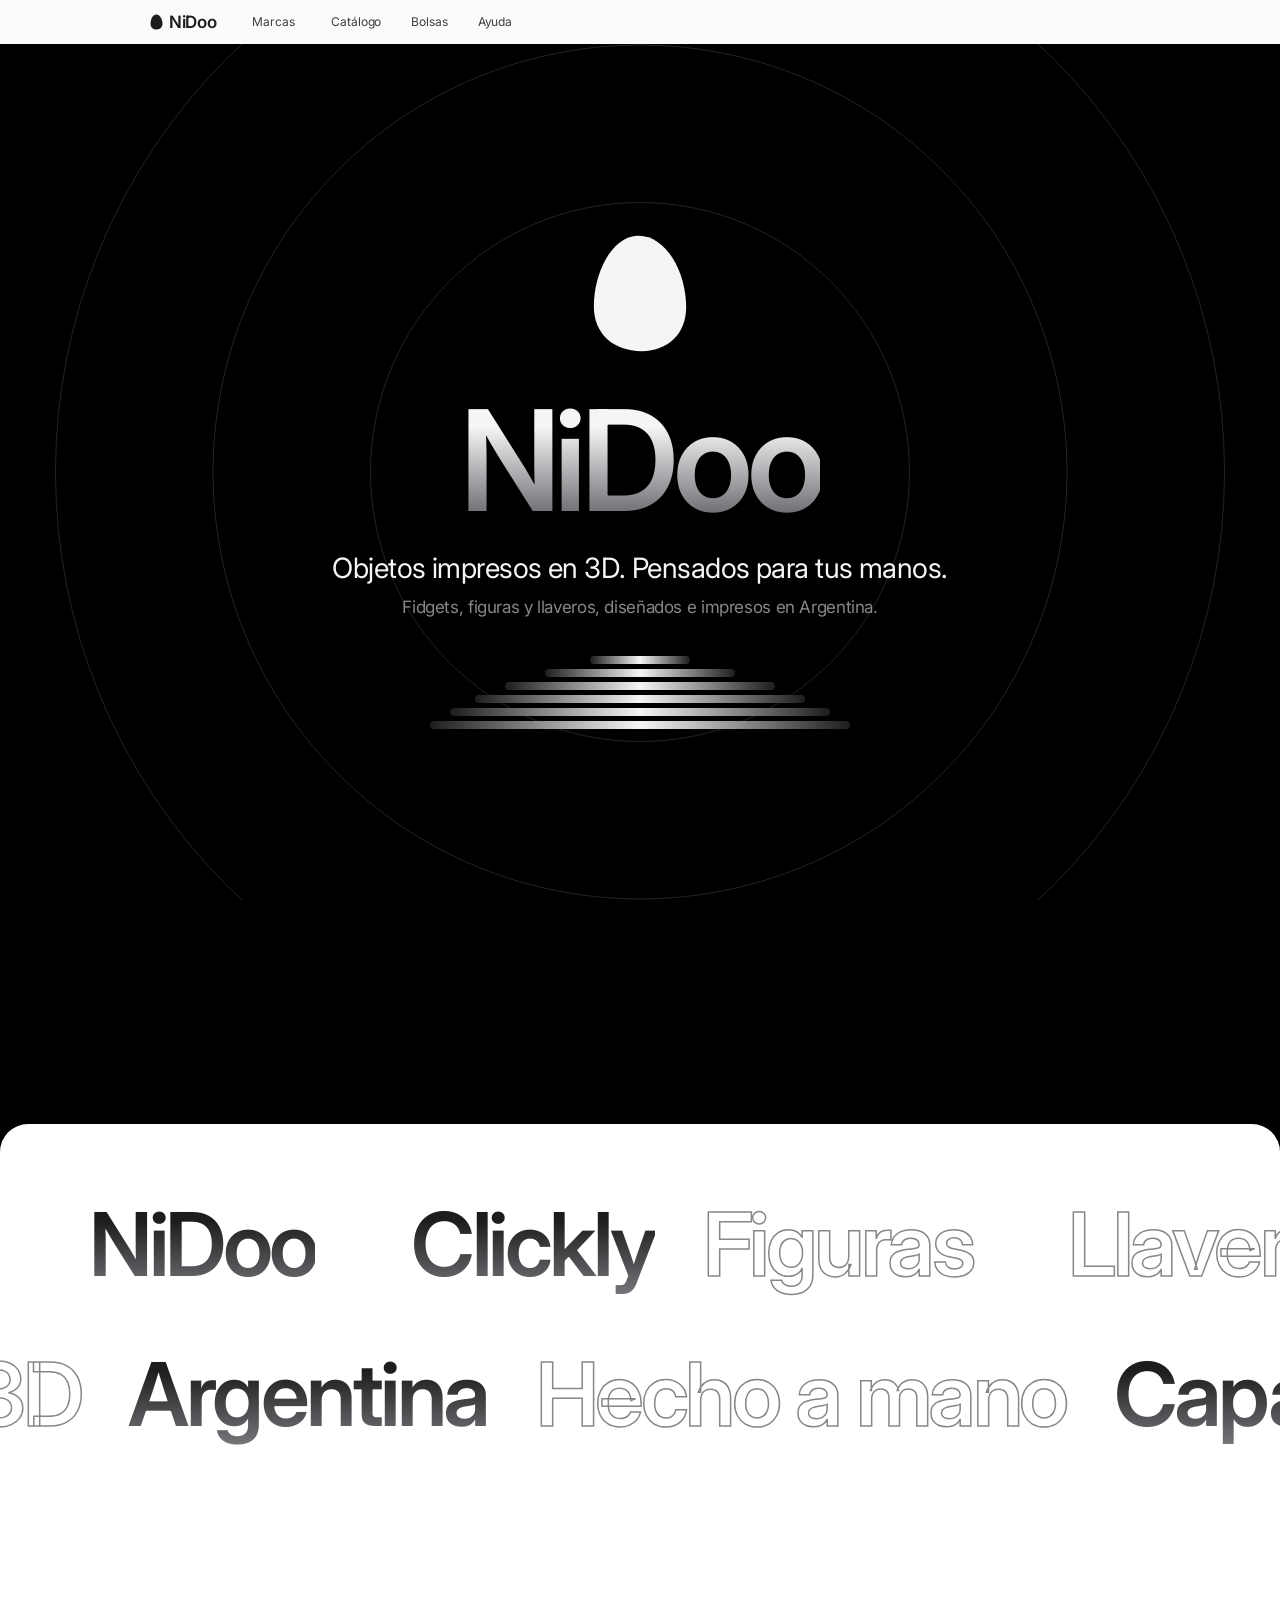
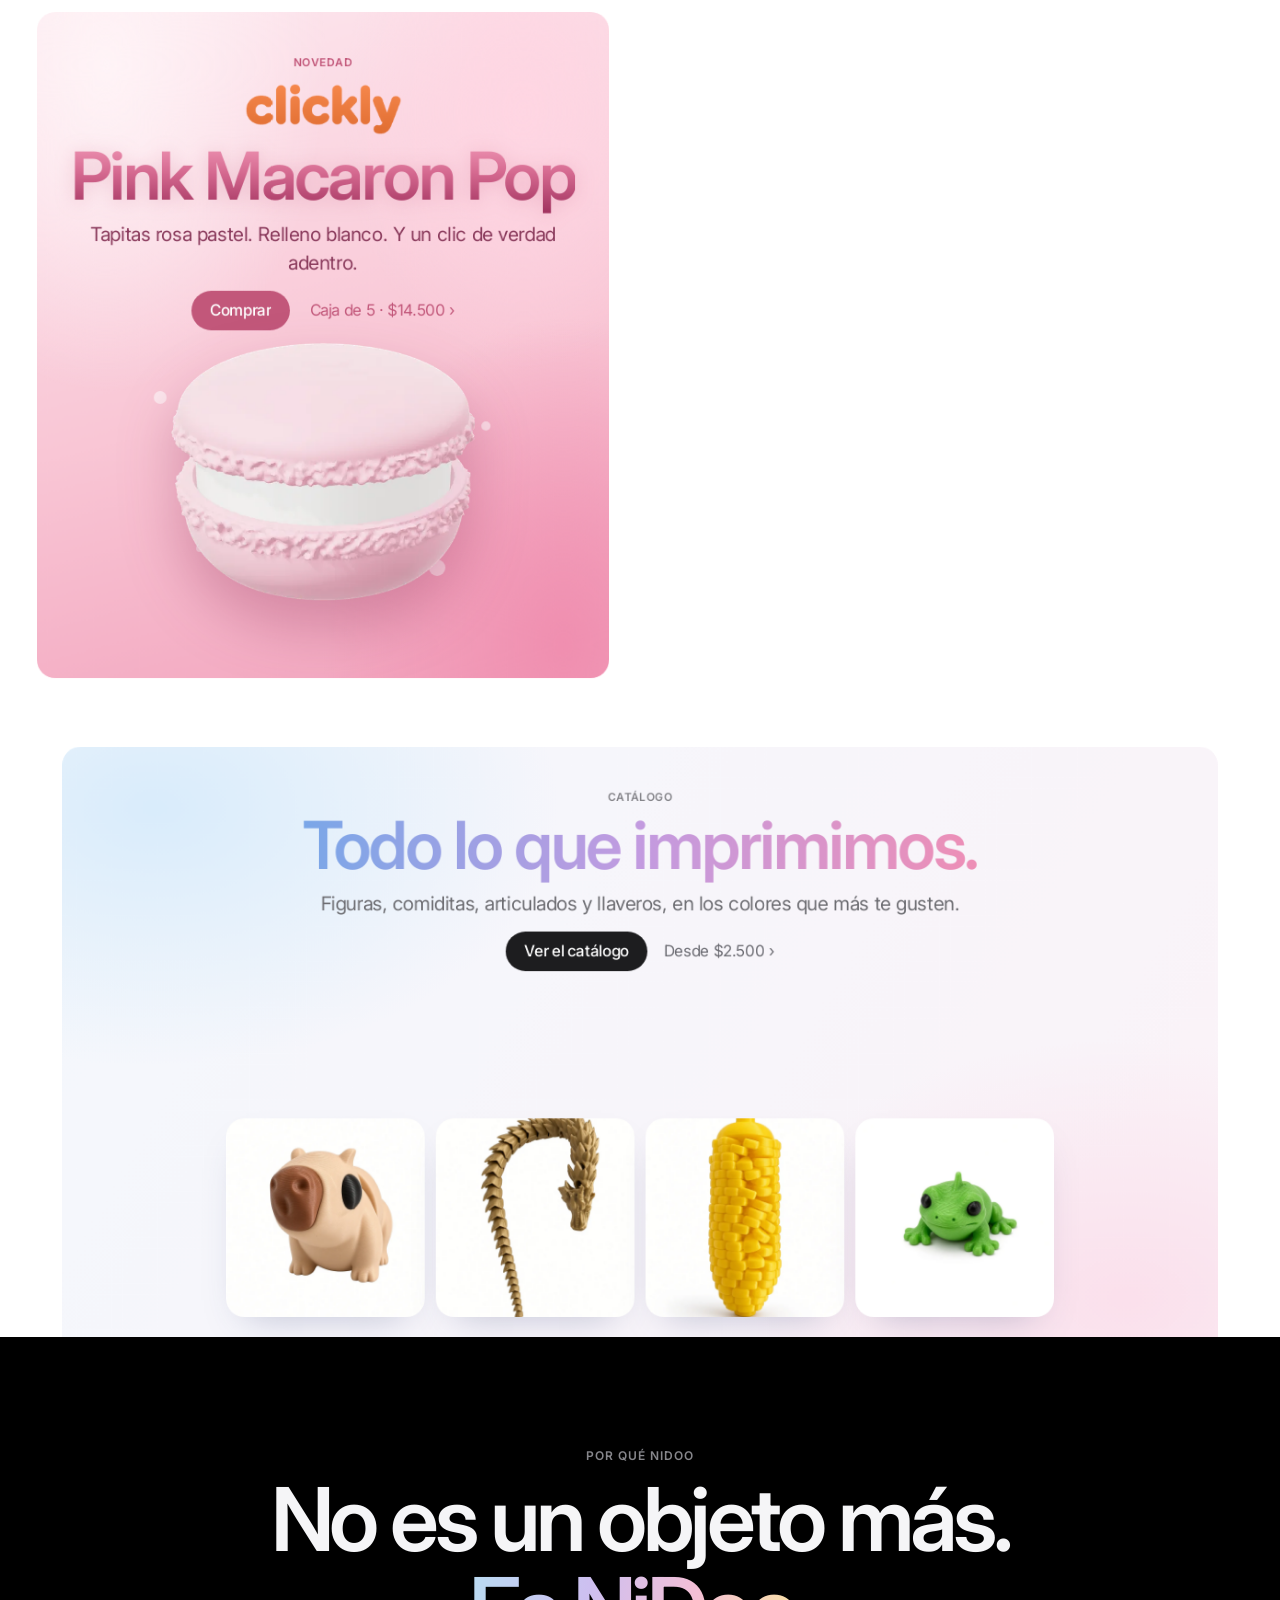
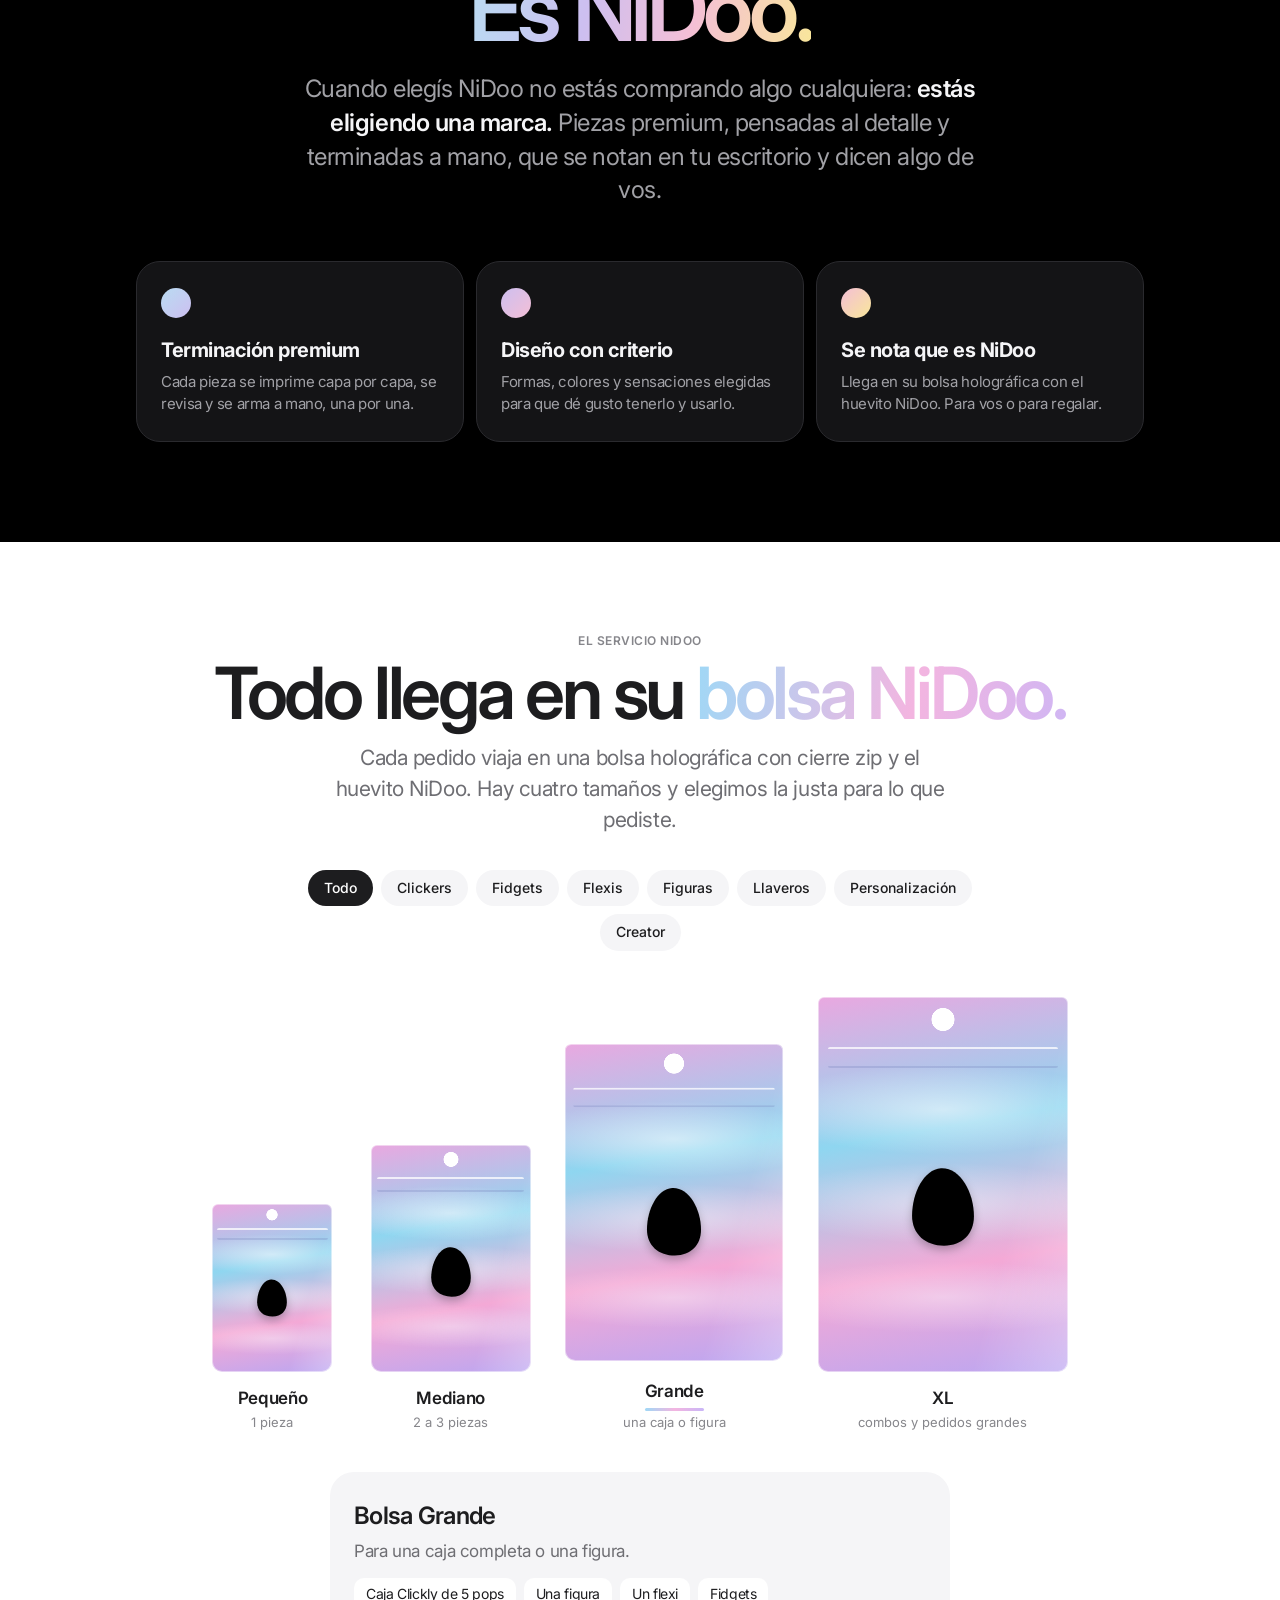
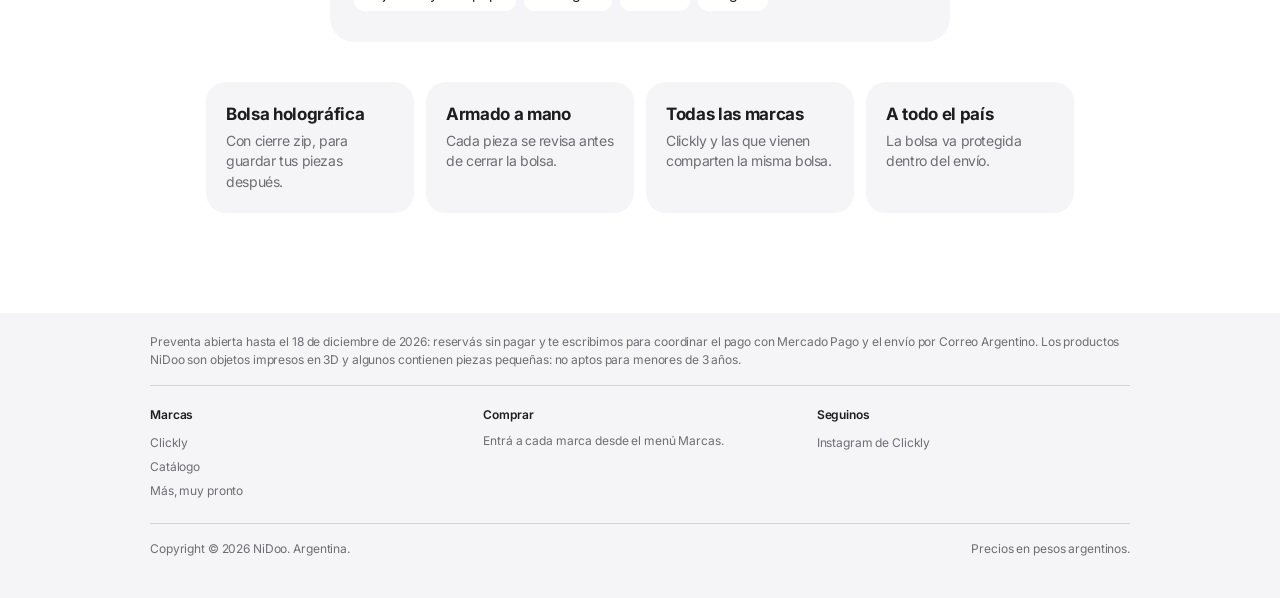
==== commit c15870c8: "Saca las webs de KOOZIE, SpiBall, PENTA y Fidgets y sus enlaces Co-Authored-By: Claude Sonnet 5.5 <n" ====
--- a/index.html
+++ b/index.html
@@ -211,7 +211,7 @@
 .prem .pc span{display:block;font-size:15px;color:#a1a1a6;margin-top:6px;line-height:1.45}
 .prem .pc i{display:block;width:30px;height:30px;border-radius:50%;margin-bottom:18px}
 
-/* Publicidades de las marcas: Clickly y Fidgets, SpiBall y PENTA, Catálogo grande */
+/* Publicidades de las marcas: Clickly, Catálogo grande */
 .grid .tile.nov{grid-column:auto;min-height:clamp(480px,50vw,640px)}
 .tile.ad{text-decoration:none;min-height:clamp(480px,50vw,640px)}
 .tile.ad:hover{text-decoration:none}
@@ -267,13 +267,10 @@
       <button id="marcasBtn" aria-expanded="false" aria-haspopup="true">Marcas</button>
       <div class="menu" role="menu">
                 <a href="clickly/" role="menuitem">Clickly</a>
-        <a href="spiball/" role="menuitem">SpiBall</a>
-        <a href="penta/" role="menuitem">PENTA</a>
-        <a href="fidgets/" role="menuitem">Fidgets</a>
         <span>Más marcas, muy pronto</span>
       </div>
     </div>
-    <a href="fidgets/">Fidgets</a>
+    
     <a href="catalogo/">Catálogo</a>
     <a href="#bolsas">Bolsas</a>
     <a href="#ayuda">Ayuda</a>
@@ -309,21 +306,6 @@
       <div class="cta"><b>Comprar</b><span>Caja de 5 · $14.500 ›</span></div>
       <div class="mac" aria-hidden="true"><i style="left:18%;top:20%;width:14px;height:14px"></i><i style="left:80%;top:30%;width:10px;height:10px;animation-delay:-1s"></i><i style="left:70%;top:75%;width:18px;height:18px;animation-delay:-2s"></i><i style="left:26%;top:70%;width:8px;height:8px;animation-delay:-3s"></i><img src="[data-uri]" alt=""></div>
     </a>
-    <a class="tile ad fid" href="fidgets/" data-tilt aria-label="Línea Fidgets">
-      <div class="eyebrow">Línea Fidgets</div><h3>Fidgets</h3><p class="sub">Para tener en la mano. Girás, apretás y no parás.</p>
-      <div class="cta"><b>Ver fidgets</b><span>Por NiDoo ›</span></div>
-      <div class="art"><img src="fidgets/infinity-lavanda.webp" alt="" loading="lazy" class="a1"><img src="fidgets/egg-celeste.webp" alt="" loading="lazy" class="a2"></div>
-    </a>
-    <a class="tile ad spb" href="spiball/" data-tilt aria-label="SpiBall">
-      <div class="eyebrow">Diseñala vos</div><h3>SpiBall</h3><p class="sub">Se aprieta. Satisface. Elegí cada color y poné tu marca arriba.</p>
-      <div class="cta"><b>Diseñá la tuya</b><span>$6.000 ›</span></div>
-      <div class="art"><img src="media/marca-spiball.webp" alt="" loading="lazy" class="blend"></div>
-    </a>
-    <a class="tile ad pnt" href="penta/" data-tilt aria-label="PENTA">
-      <div class="eyebrow">Por NiDoo</div><h3>PENTA</h3><p class="sub">Cinco lados. Un solo clic. Elegí tu color y poné tu letra.</p>
-      <div class="cta"><b>Elegí tu color</b><span>Desde $4.000 ›</span></div>
-      <div class="art"><img src="media/marca-penta.webp" alt="" loading="lazy" class="blend"></div>
-    </a>
     <a class="tile ad cat" href="catalogo/" data-tilt aria-label="Catálogo NiDoo">
       <div class="eyebrow">Catálogo</div><h3>Todo lo que imprimimos.</h3><p class="sub">Figuras, comiditas, articulados y llaveros, en los colores que más te gusten.</p>
       <div class="cta"><b>Ver el catálogo</b><span>Desde $2.500 ›</span></div>
@@ -374,7 +356,7 @@
   <div class="wrap">
     <p class="note">Preventa abierta hasta el 18 de diciembre de 2026: reservás sin pagar y te escribimos para coordinar el pago con Mercado Pago y el envío por Correo Argentino. Los productos NiDoo son objetos impresos en 3D y algunos contienen piezas pequeñas: no aptos para menores de 3 años.</p>
     <div class="cols">
-      <div><h4>Marcas</h4><span style="display:block;line-height:2">Clickly</span><a href="fidgets/">Fidgets</a><a href="catalogo/">Catálogo</a><a href="spiball/">SpiBall</a><a href="penta/">PENTA</a><span style="display:block;line-height:2">Más, muy pronto</span></div>
+      <div><h4>Marcas</h4><span style="display:block;line-height:2">Clickly</span><a href="catalogo/">Catálogo</a><span style="display:block;line-height:2">Más, muy pronto</span></div>
       <div><h4>Comprar</h4><span style="display:block;line-height:1.6">Entrá a cada marca desde el menú Marcas.</span></div>
       <div><h4>Seguinos</h4><a href="https://www.instagram.com/clickly_oficial/" target="_blank" rel="noopener">Instagram de Clickly</a></div>
     </div>
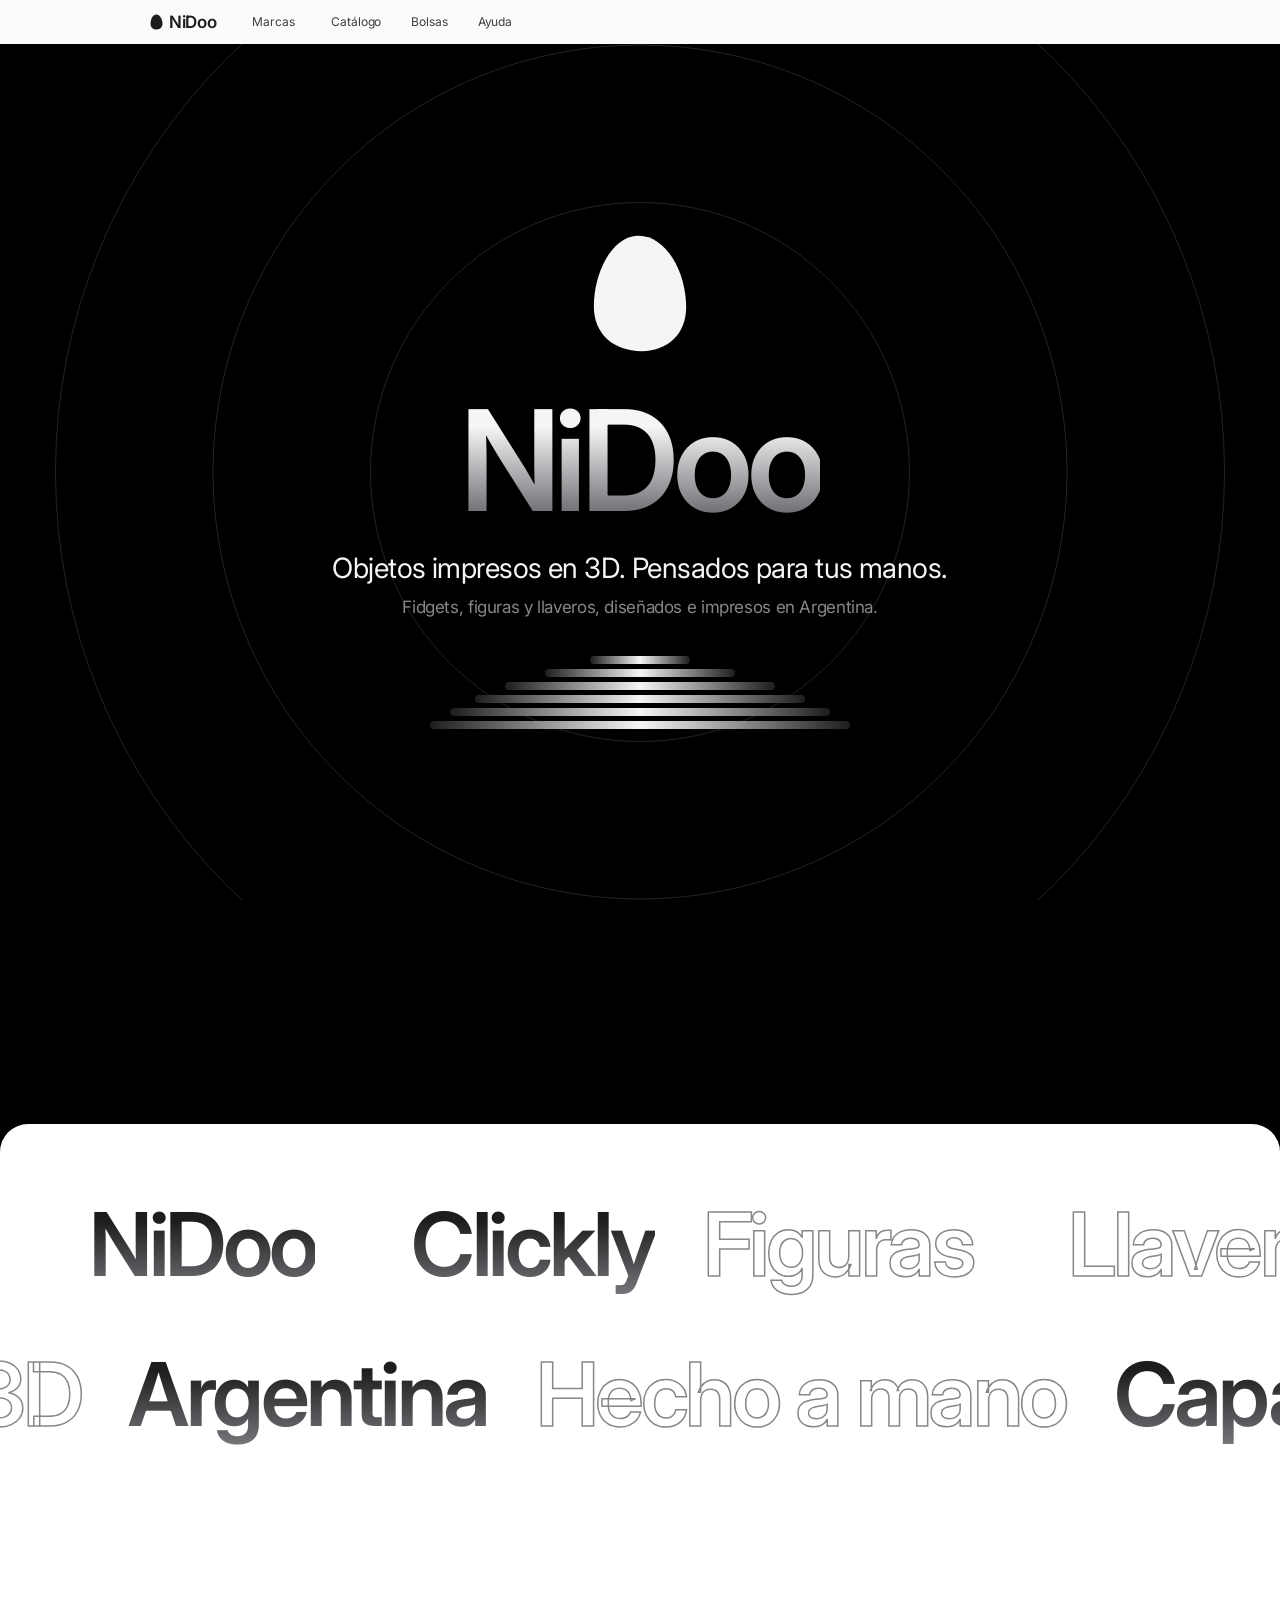
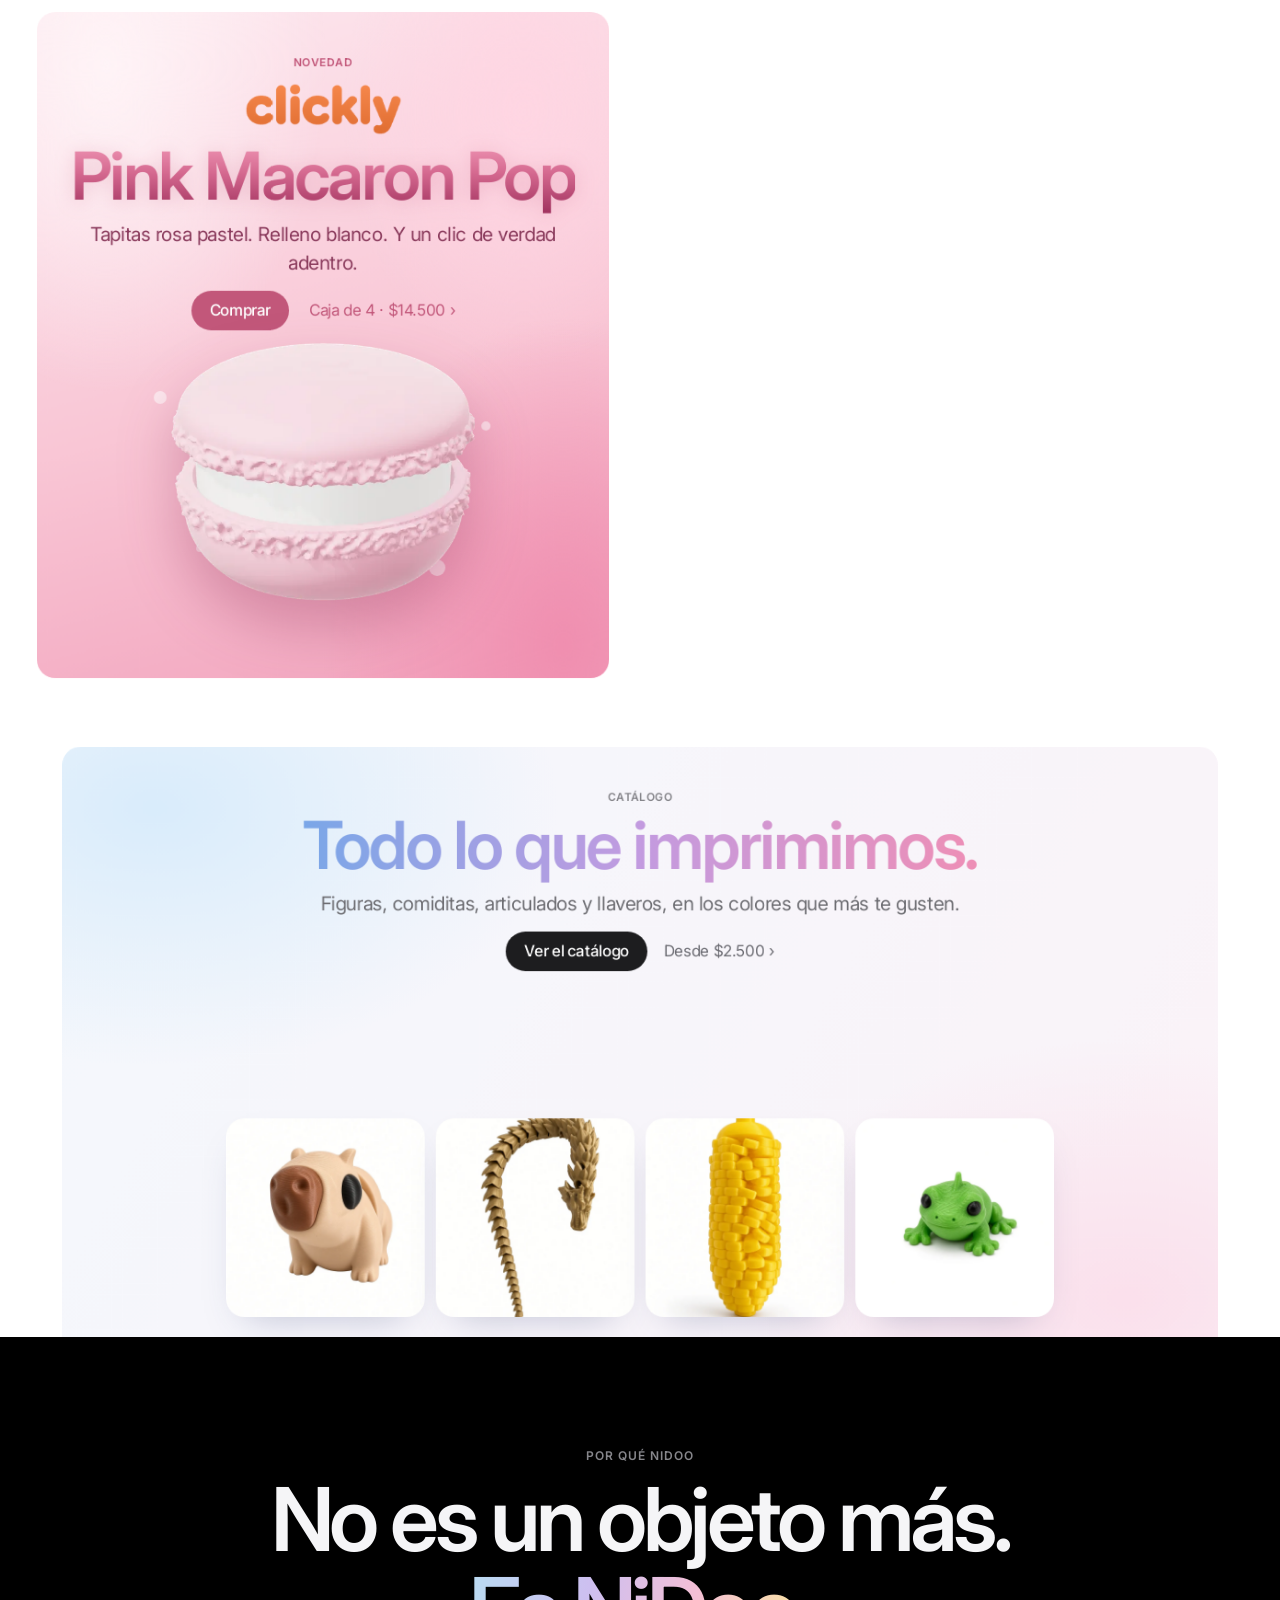
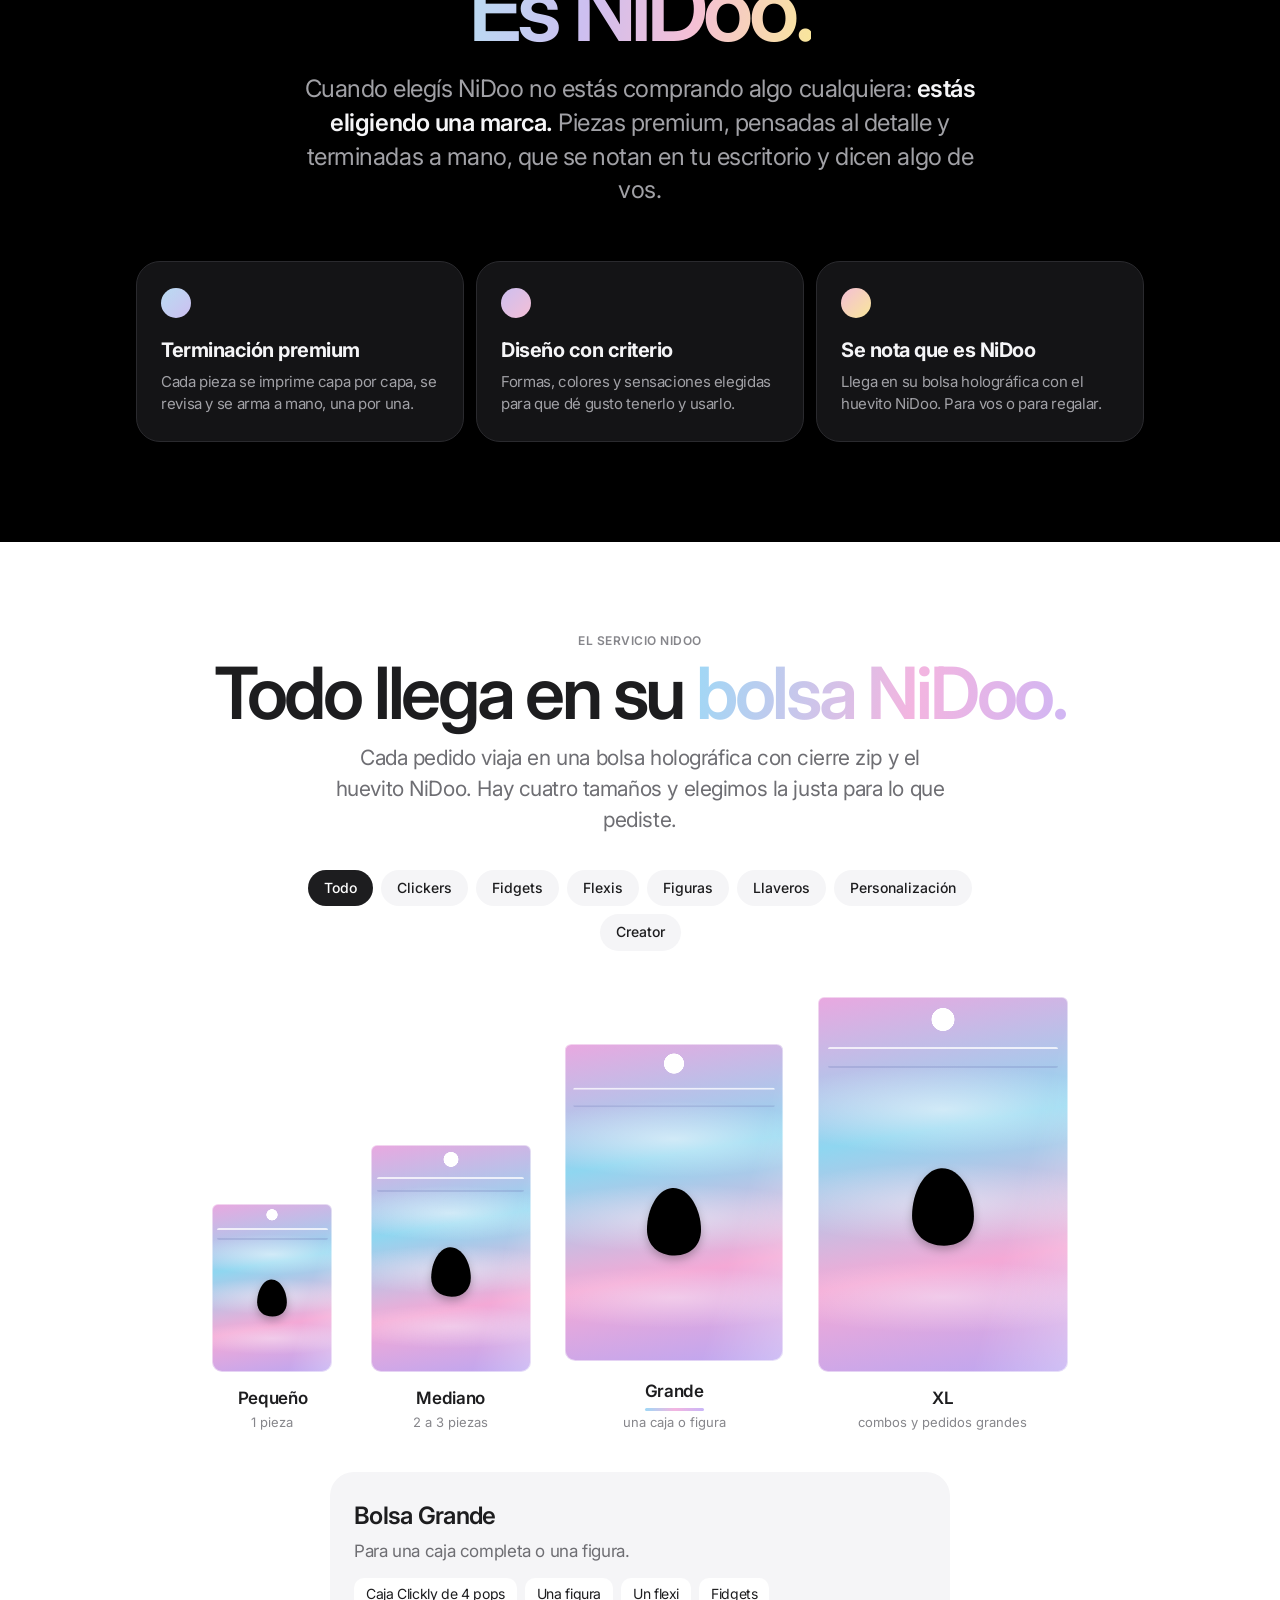
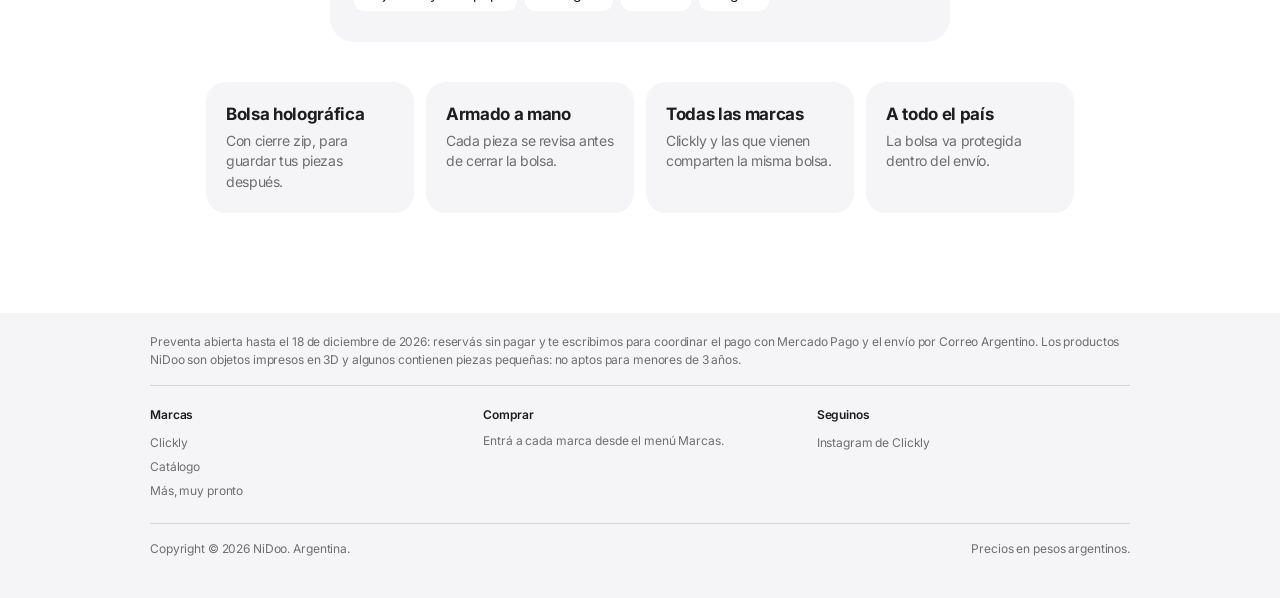
==== commit 26e56c0c: "Clickly: caja de 4 pops en vez de 5 (textos, armador y limites) Co-Authored-By: Claude Opus 5.5 <nor" ====
--- a/index.html
+++ b/index.html
@@ -303,7 +303,7 @@
   <div class="grid" id="grid">
     <a class="tile nov" href="clickly/" data-tilt style="--clk:url([data-uri])" aria-label="Novedad: Pink Macaron Pop de Clickly">
       <div class="eyebrow">Novedad</div><div class="clogo" aria-hidden="true"></div><h3>Pink Macaron Pop</h3><p class="sub">Tapitas rosa pastel. Relleno blanco. Y un clic de verdad adentro.</p>
-      <div class="cta"><b>Comprar</b><span>Caja de 5 · $14.500 ›</span></div>
+      <div class="cta"><b>Comprar</b><span>Caja de 4 · $14.500 ›</span></div>
       <div class="mac" aria-hidden="true"><i style="left:18%;top:20%;width:14px;height:14px"></i><i style="left:80%;top:30%;width:10px;height:10px;animation-delay:-1s"></i><i style="left:70%;top:75%;width:18px;height:18px;animation-delay:-2s"></i><i style="left:26%;top:70%;width:8px;height:8px;animation-delay:-3s"></i><img src="[data-uri]" alt=""></div>
     </a>
     <a class="tile ad cat" href="catalogo/" data-tilt aria-label="Catálogo NiDoo">
@@ -414,7 +414,7 @@
 const INFO={
  s:{t:'Bolsa Pequeña',d:'Para una sola pieza chica.',i:['1 pop Clickly','1 llavero','Un detalle personalizado']},
  m:{t:'Bolsa Mediana',d:'Para un par de piezas o un fidget.',i:['2 o 3 pops Clickly','Un fidget','Un flexi chico','Llaveros']},
- l:{t:'Bolsa Grande',d:'Para una caja completa o una figura.',i:['Caja Clickly de 5 pops','Una figura','Un flexi','Fidgets']},
+ l:{t:'Bolsa Grande',d:'Para una caja completa o una figura.',i:['Caja Clickly de 4 pops','Una figura','Un flexi','Fidgets']},
  xl:{t:'Bolsa XL',d:'Para combos, varias cajas y pedidos especiales.',i:['Varias cajas Clickly','Figuras y flexis grandes','Pedidos personalizados','Kits Creator']}};
 const CN={all:'',clicker:'Clickers',fidget:'Fidgets',flexi:'Flexis',figura:'Figuras',llavero:'Llaveros',perso:'Personalización',creator:'Creator'};
 const bags=[...document.querySelectorAll('.bag')],chips=[...document.querySelectorAll('.bchips button')],box=document.getElementById('binfo');
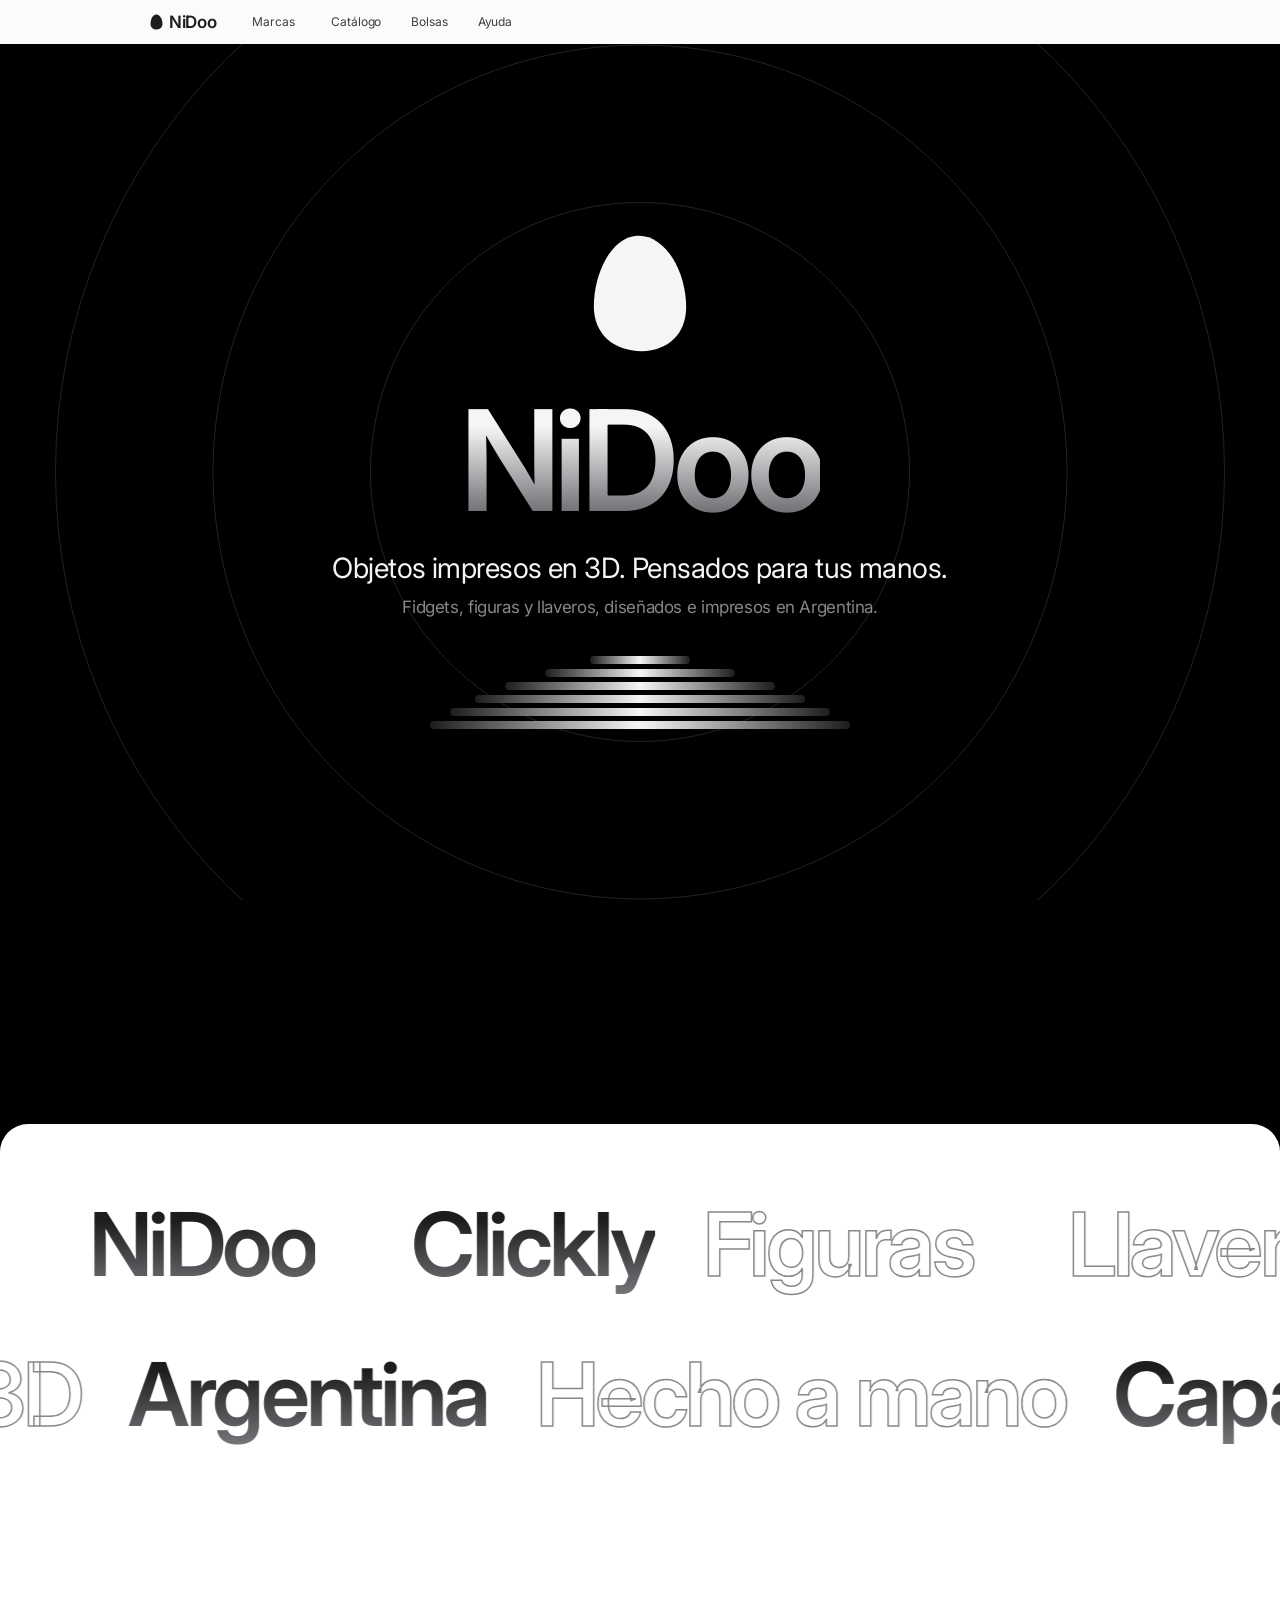
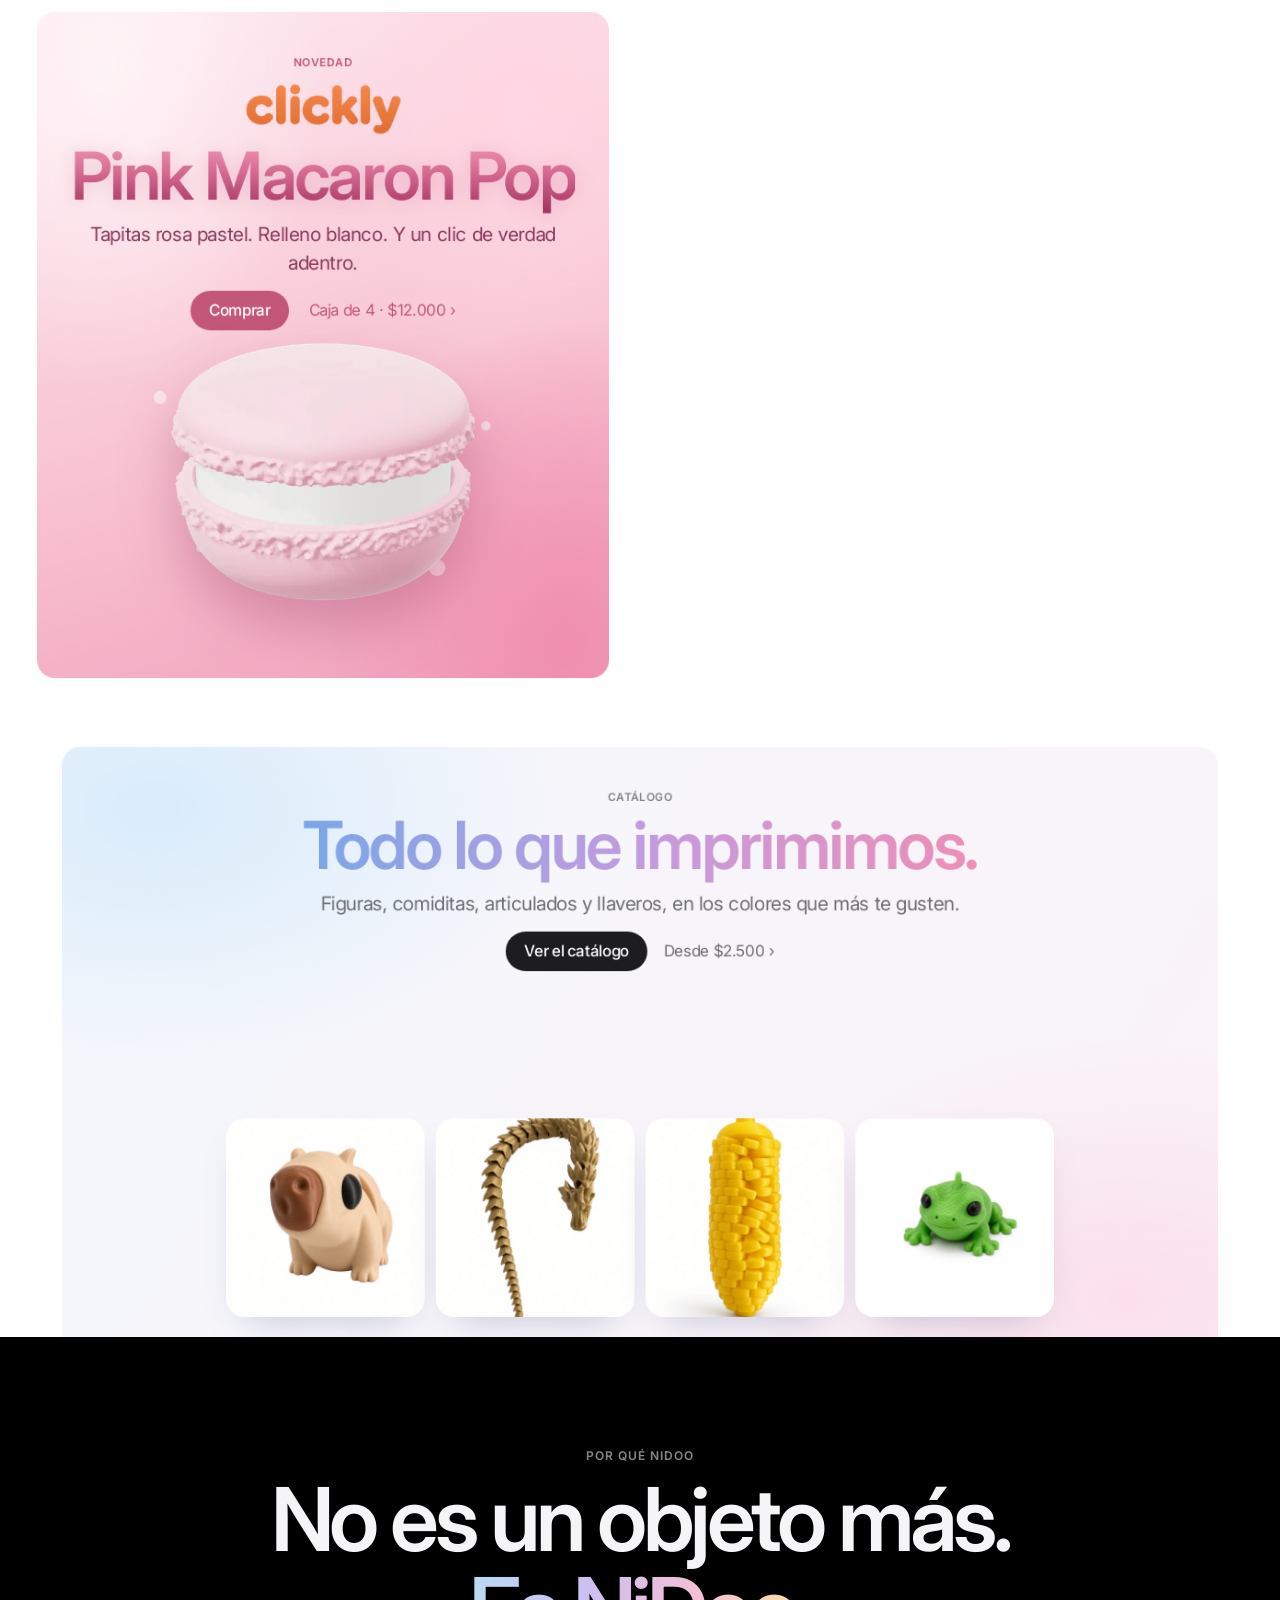
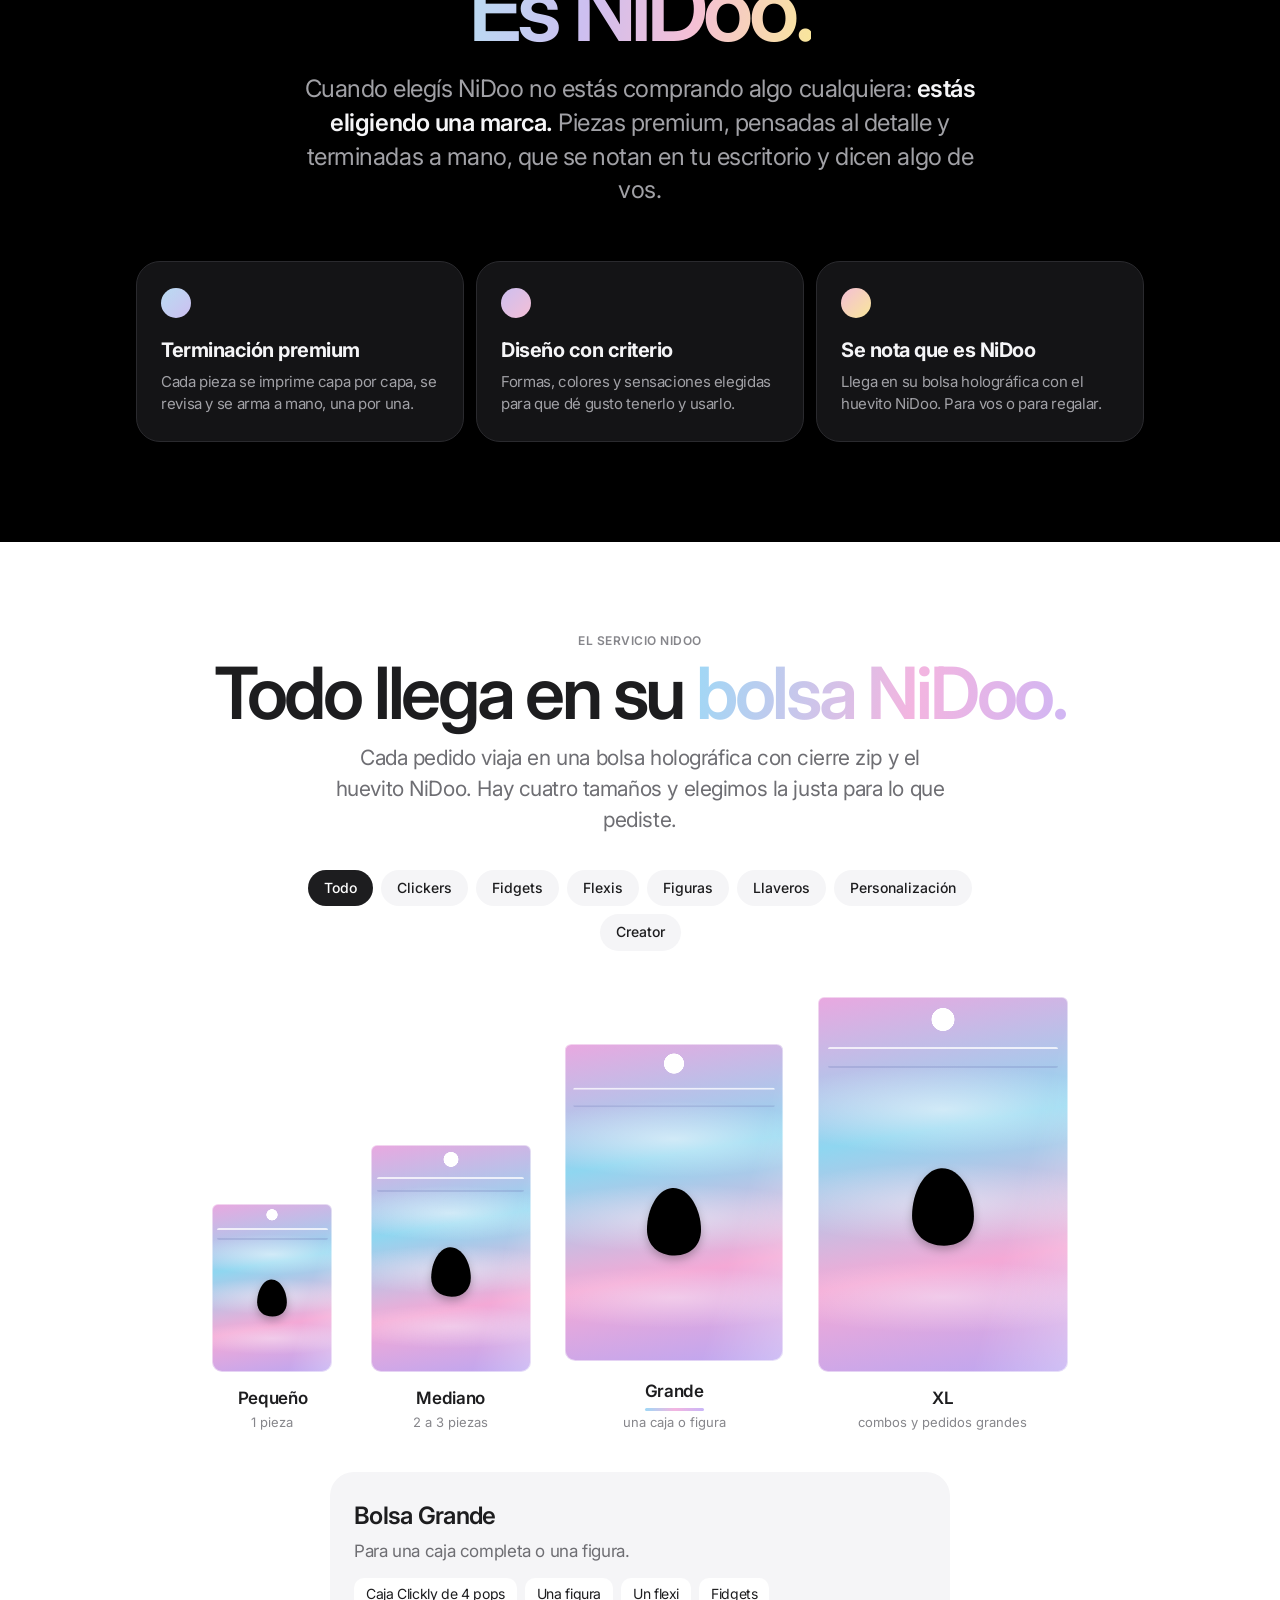
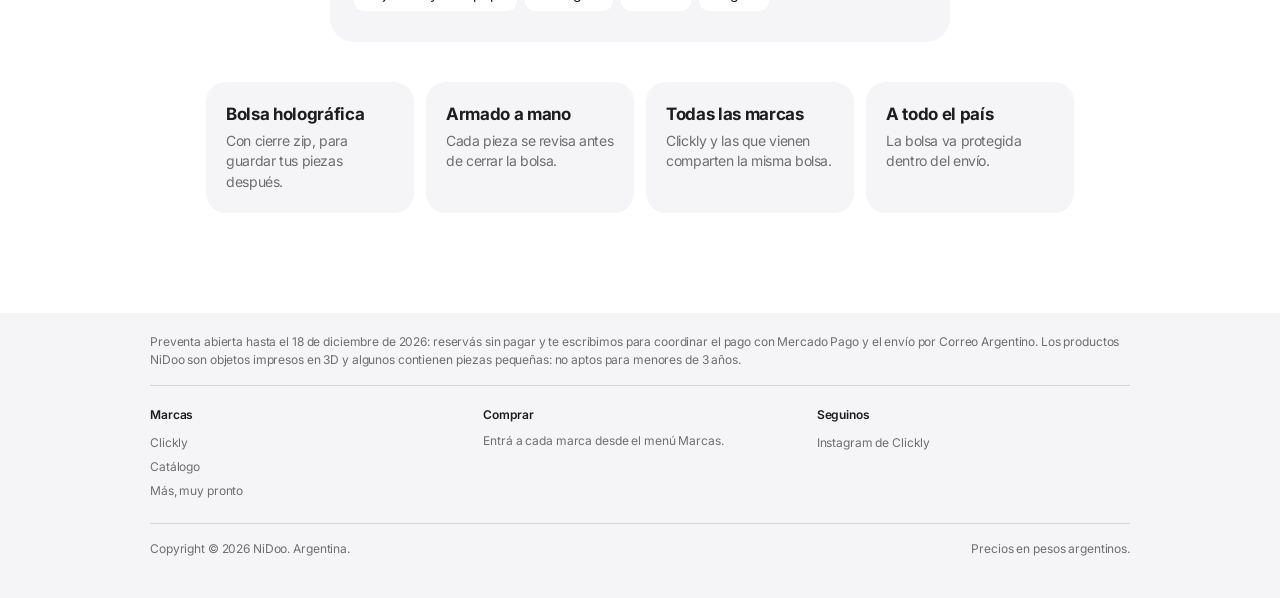
==== commit 7ae56595: "Clickly: caja de 4 a $12.000 Co-Authored-By: Claude Opus 5.5 <noreply@anthropic.com> Claude-Session:" ====
--- a/index.html
+++ b/index.html
@@ -303,7 +303,7 @@
   <div class="grid" id="grid">
     <a class="tile nov" href="clickly/" data-tilt style="--clk:url([data-uri])" aria-label="Novedad: Pink Macaron Pop de Clickly">
       <div class="eyebrow">Novedad</div><div class="clogo" aria-hidden="true"></div><h3>Pink Macaron Pop</h3><p class="sub">Tapitas rosa pastel. Relleno blanco. Y un clic de verdad adentro.</p>
-      <div class="cta"><b>Comprar</b><span>Caja de 4 · $14.500 ›</span></div>
+      <div class="cta"><b>Comprar</b><span>Caja de 4 · $12.000 ›</span></div>
       <div class="mac" aria-hidden="true"><i style="left:18%;top:20%;width:14px;height:14px"></i><i style="left:80%;top:30%;width:10px;height:10px;animation-delay:-1s"></i><i style="left:70%;top:75%;width:18px;height:18px;animation-delay:-2s"></i><i style="left:26%;top:70%;width:8px;height:8px;animation-delay:-3s"></i><img src="[data-uri]" alt=""></div>
     </a>
     <a class="tile ad cat" href="catalogo/" data-tilt aria-label="Catálogo NiDoo">
